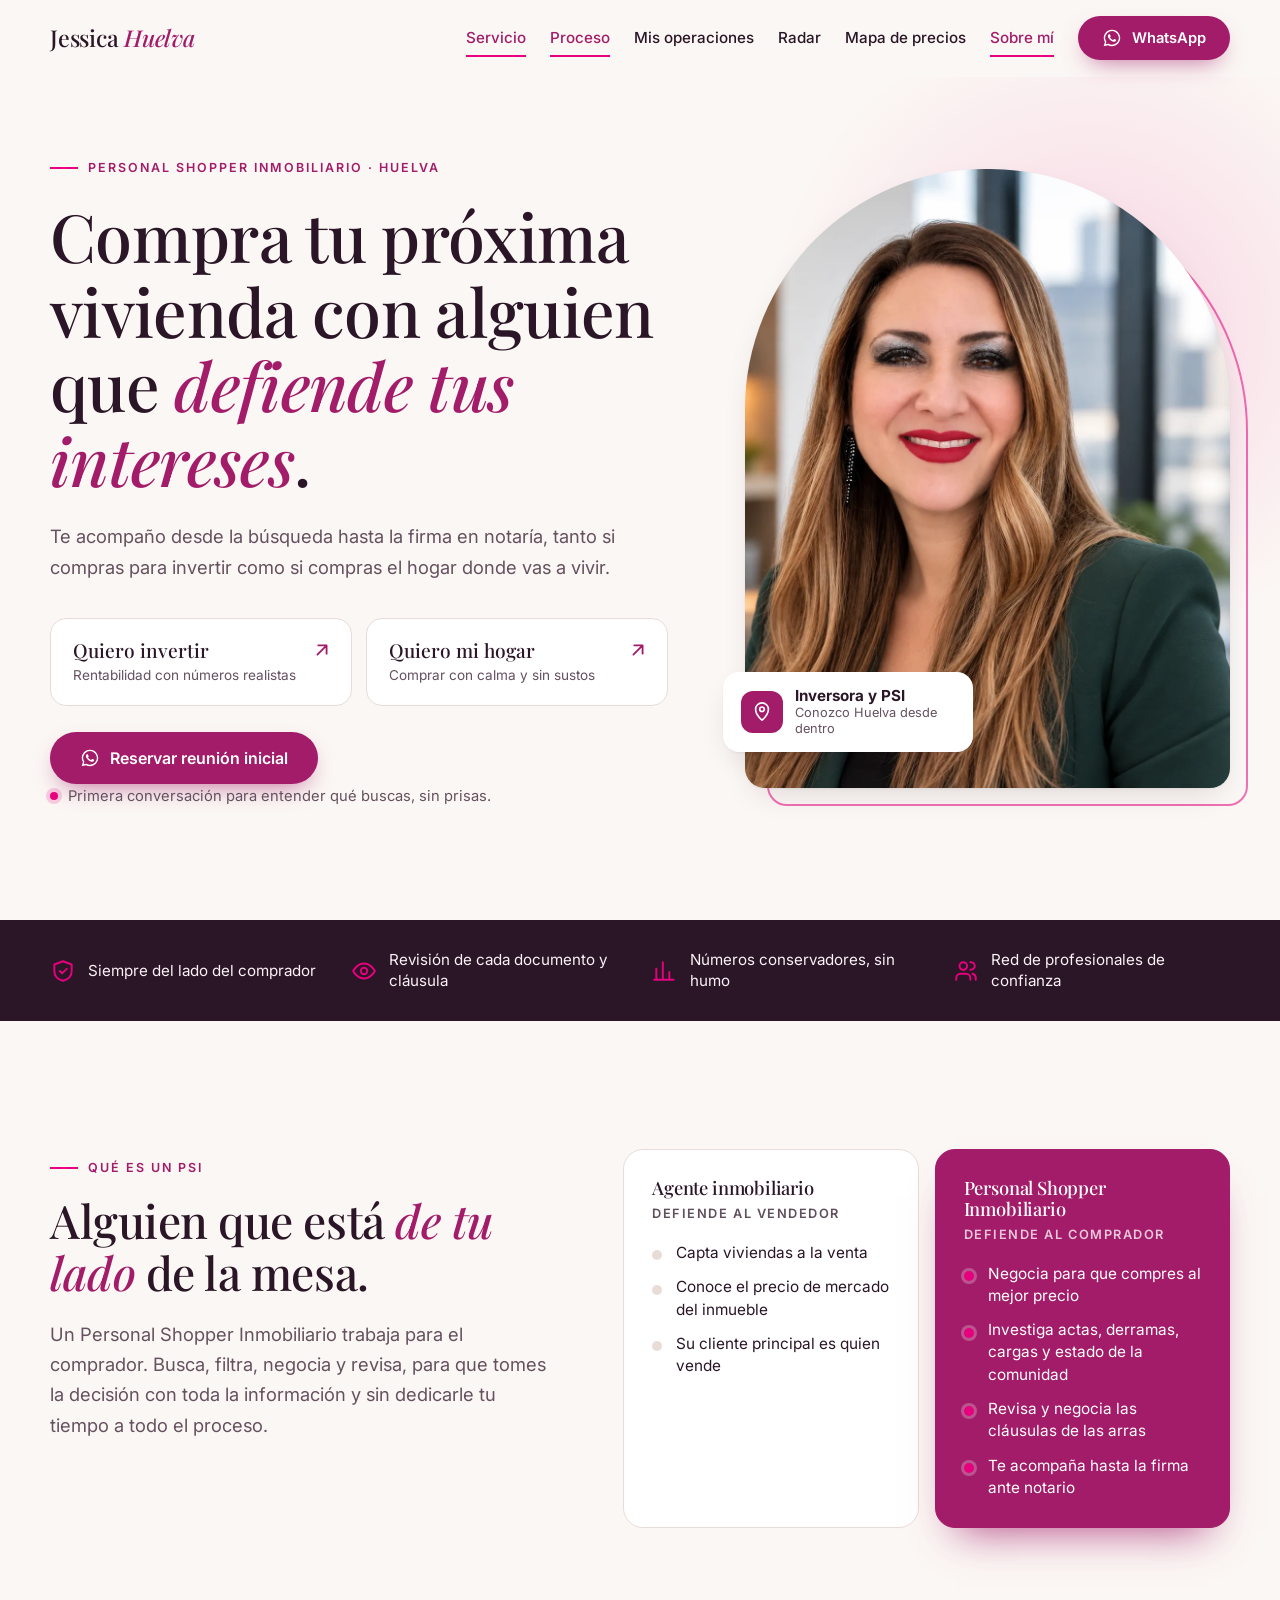
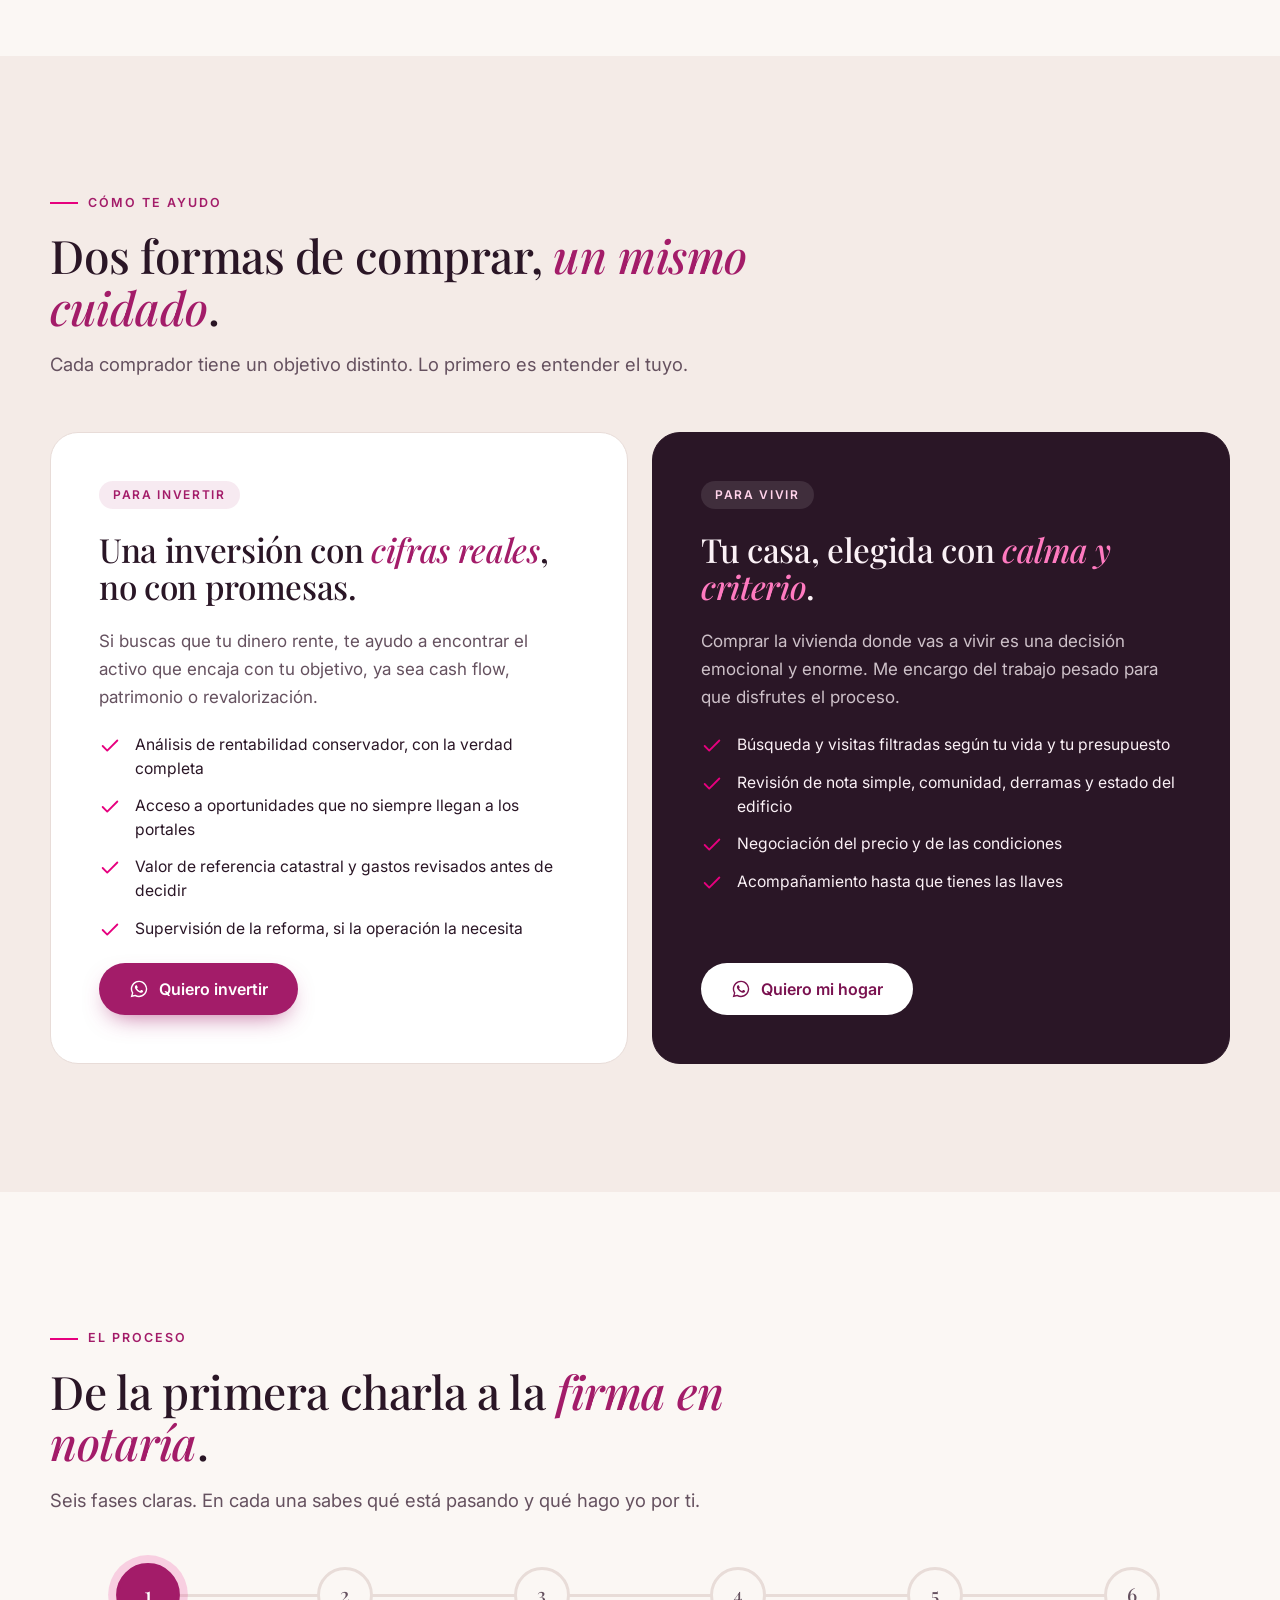
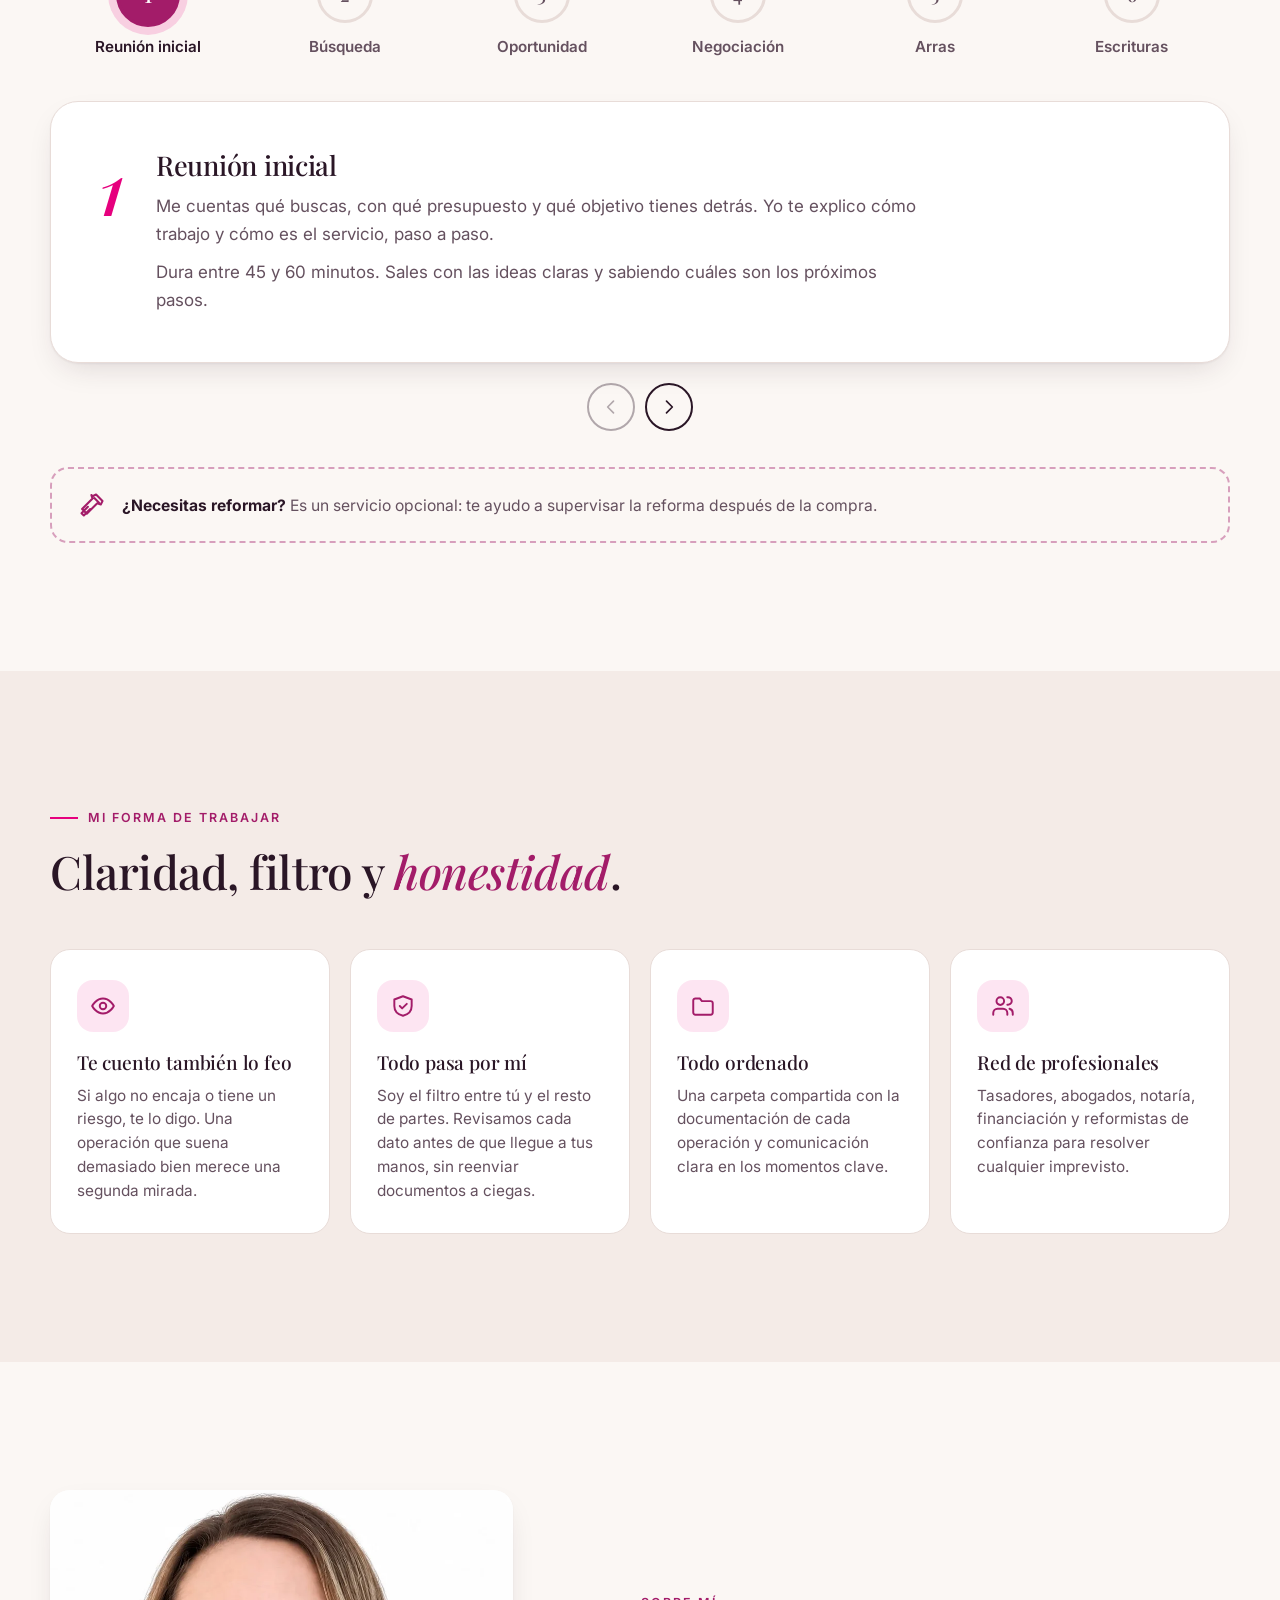
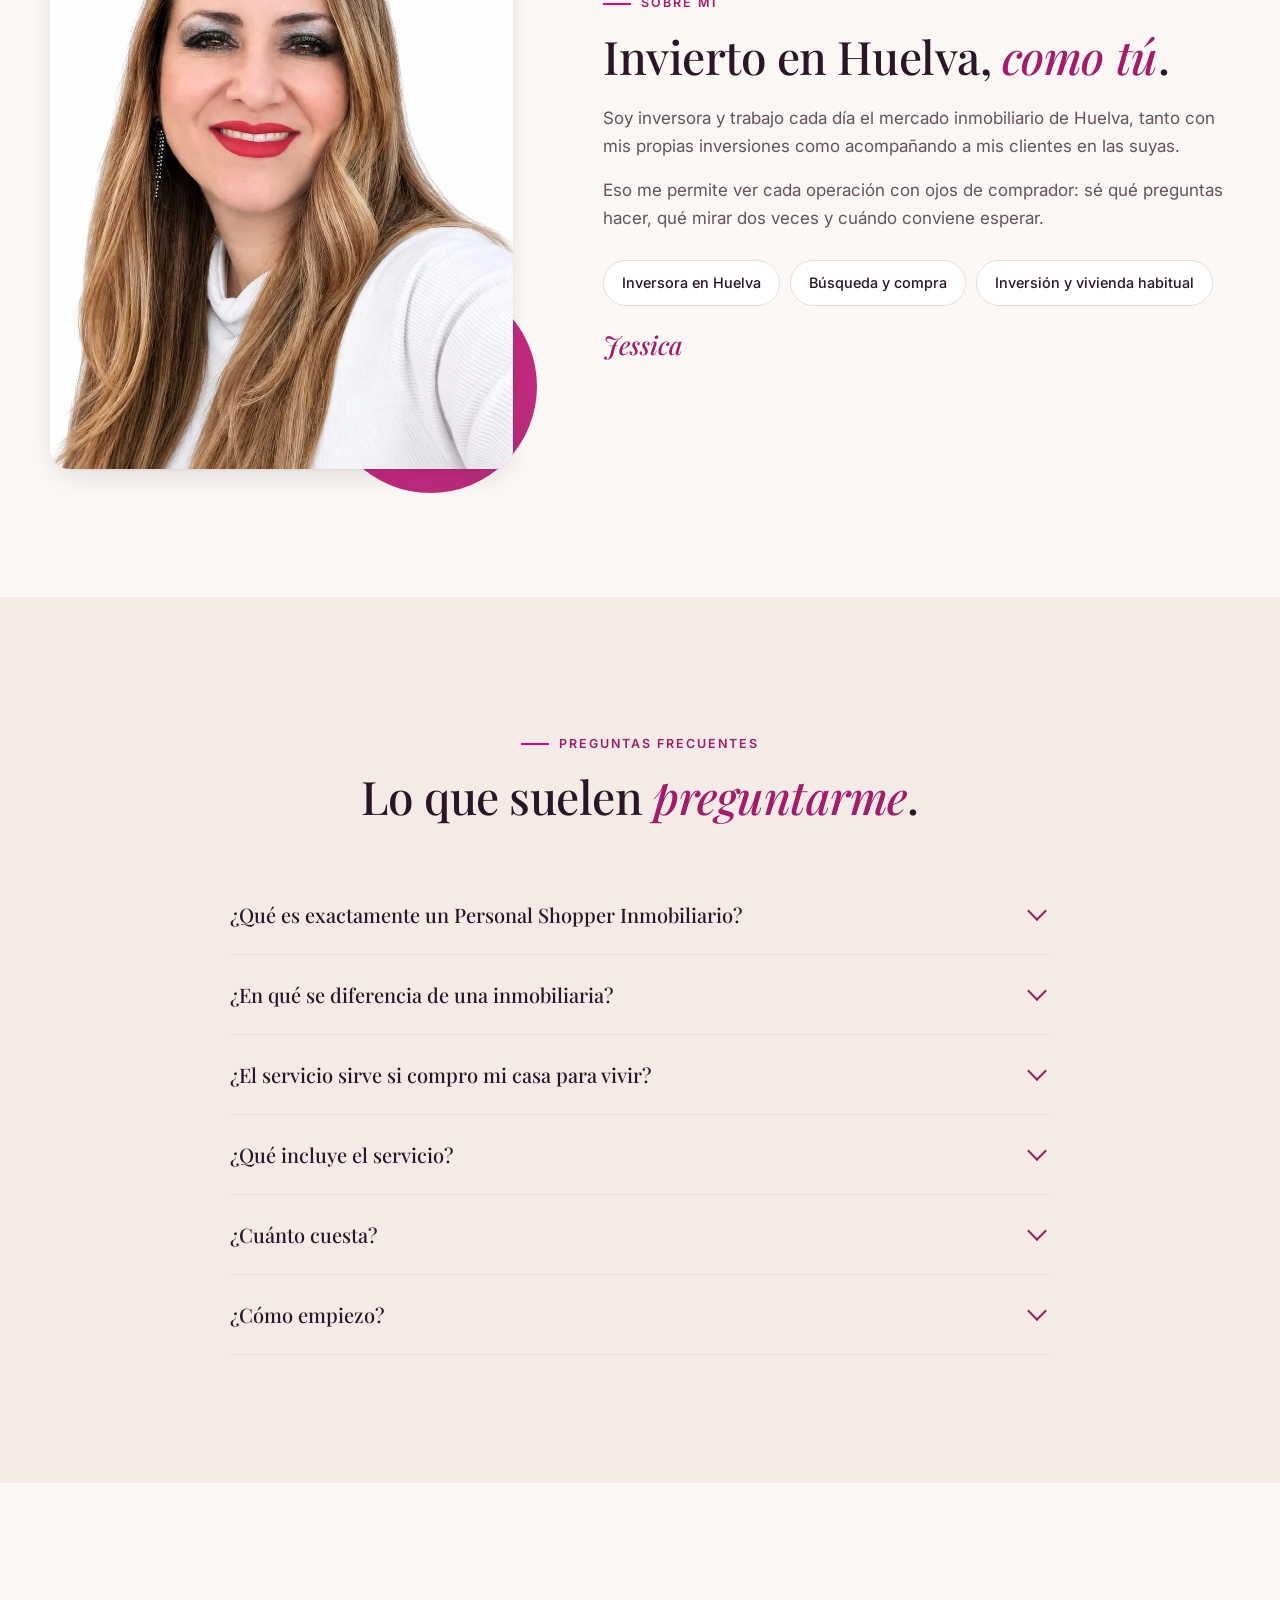
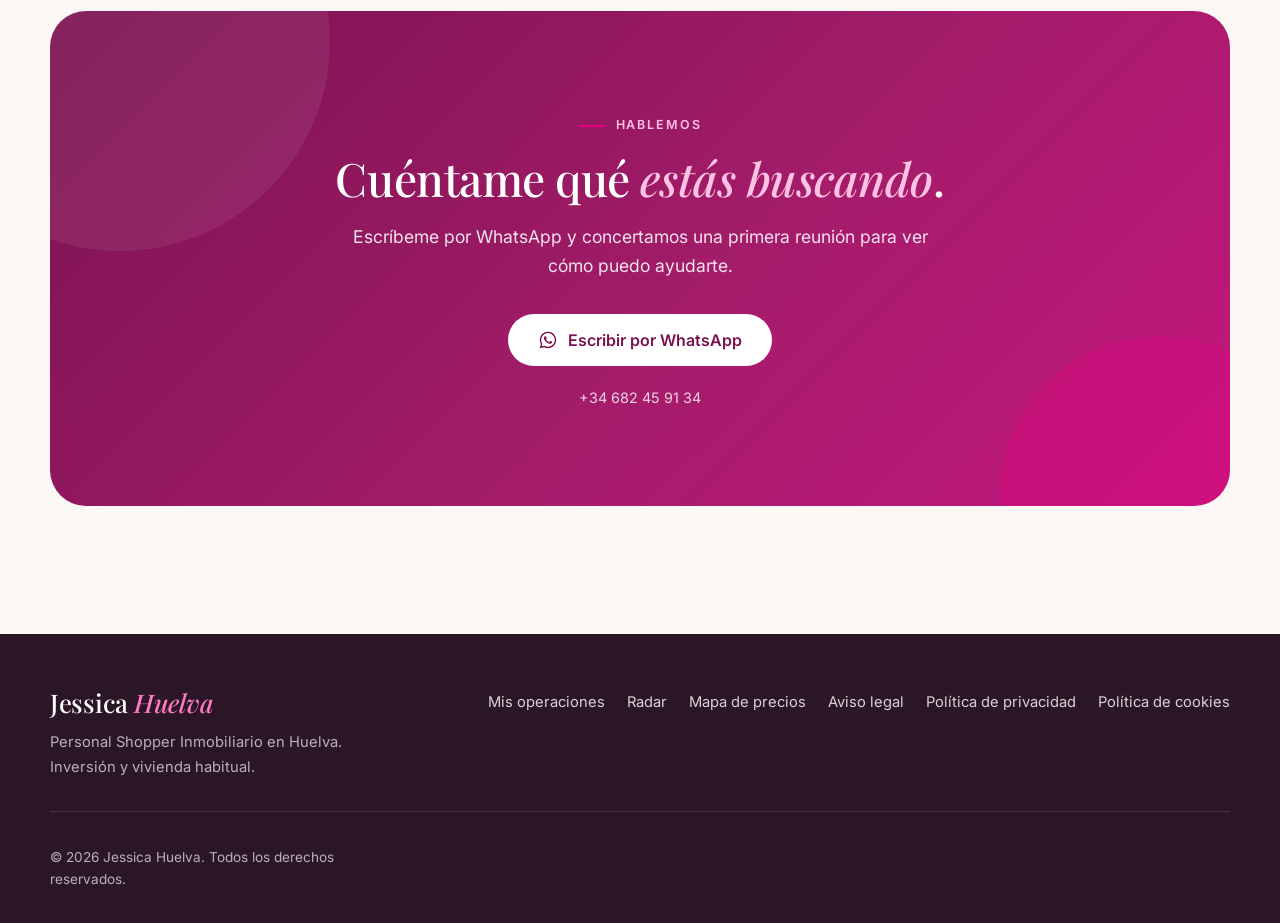
==== index.html @ d4043e0d "Añade radar de inversión y página Mis operaciones; menú actualizado Radar: capital, financiación, ob" ====
<!doctype html>
<html lang="es" class="no-js">
<head>
<meta charset="utf-8">
<meta name="viewport" content="width=device-width, initial-scale=1">
<title>Jessica Huelva · Personal Shopper Inmobiliario en Huelva</title>
<meta name="description" content="Personal Shopper Inmobiliario en Huelva. Te acompaño desde la búsqueda hasta la firma en notaría, tanto si compras para invertir como si compras tu hogar.">
<meta name="theme-color" content="#a31c69">
<meta property="og:title" content="Jessica Huelva · Personal Shopper Inmobiliario en Huelva">
<meta property="og:description" content="Compra con alguien que defiende tus intereses. Inversión y vivienda habitual en Huelva.">
<meta property="og:type" content="website">
<meta property="og:locale" content="es_ES">
<link rel="preconnect" href="https://fonts.googleapis.com">
<link rel="preconnect" href="https://fonts.gstatic.com" crossorigin>
<link rel="stylesheet" href="https://fonts.googleapis.com/css2?family=Inter:wght@400;500;600&family=Playfair+Display:ital,wght@0,400;0,500;0,600;1,400;1,500&display=swap">
<link rel="stylesheet" href="styles.css?v=20261005">
<script>document.documentElement.className = "js";</script>
</head>
<body>

<!-- Iconos reutilizables -->
<svg width="0" height="0" style="position:absolute" aria-hidden="true">
  <symbol id="i-wa" viewBox="0 0 24 24"><path fill="currentColor" d="M12.04 2a9.9 9.9 0 0 0-8.5 14.9L2 22l5.25-1.38A9.9 9.9 0 1 0 12.04 2Zm0 18.1a8.2 8.2 0 0 1-4.18-1.14l-.3-.18-3.12.82.83-3.04-.2-.31A8.2 8.2 0 1 1 12.04 20.1Zm4.5-6.1c-.25-.12-1.46-.72-1.69-.8-.22-.09-.39-.12-.55.12-.16.25-.63.8-.78.96-.14.17-.29.18-.53.06a6.7 6.7 0 0 1-3.34-2.92c-.25-.43.25-.4.72-1.33.08-.16.04-.3-.02-.42-.06-.12-.55-1.33-.76-1.82-.2-.48-.4-.41-.55-.42h-.47c-.16 0-.43.06-.65.3-.22.25-.85.83-.85 2.03s.87 2.36 1 2.52c.12.17 1.71 2.6 4.13 3.65 1.53.66 2.13.72 2.9.6.47-.07 1.46-.6 1.66-1.17.2-.58.2-1.07.14-1.17-.06-.1-.22-.16-.47-.28Z"/></symbol>
  <symbol id="i-arrow" viewBox="0 0 24 24"><path fill="none" stroke="currentColor" stroke-width="2" stroke-linecap="round" stroke-linejoin="round" d="M7 17 17 7M8 7h9v9"/></symbol>
  <symbol id="i-check" viewBox="0 0 24 24"><path fill="none" stroke="currentColor" stroke-width="2" stroke-linecap="round" stroke-linejoin="round" d="M20 6 9 17l-5-5"/></symbol>
  <symbol id="i-pin" viewBox="0 0 24 24"><path fill="none" stroke="currentColor" stroke-width="1.8" stroke-linecap="round" stroke-linejoin="round" d="M12 21s7-6.2 7-12a7 7 0 1 0-14 0c0 5.8 7 12 7 12Zm0-9.5a2.5 2.5 0 1 0 0-5 2.5 2.5 0 0 0 0 5Z"/></symbol>
  <symbol id="i-shield" viewBox="0 0 24 24"><path fill="none" stroke="currentColor" stroke-width="1.8" stroke-linecap="round" stroke-linejoin="round" d="M12 3 4 6v6c0 4.5 3.2 7.8 8 9 4.8-1.2 8-4.5 8-9V6l-8-3Zm-3 9 2.2 2.2L15.5 10"/></symbol>
  <symbol id="i-chart" viewBox="0 0 24 24"><path fill="none" stroke="currentColor" stroke-width="1.8" stroke-linecap="round" stroke-linejoin="round" d="M4 20V10m6 10V4m6 16v-7m4 7H2"/></symbol>
  <symbol id="i-people" viewBox="0 0 24 24"><path fill="none" stroke="currentColor" stroke-width="1.8" stroke-linecap="round" stroke-linejoin="round" d="M16 20v-1.5a4 4 0 0 0-4-4H7a4 4 0 0 0-4 4V20m13-9.2a3.5 3.5 0 1 0 0-6.9m5 16.1v-1.5a4 4 0 0 0-3-3.9M9.5 11a3.5 3.5 0 1 0 0-7 3.5 3.5 0 0 0 0 7Z"/></symbol>
  <symbol id="i-folder" viewBox="0 0 24 24"><path fill="none" stroke="currentColor" stroke-width="1.8" stroke-linecap="round" stroke-linejoin="round" d="M3 7a2 2 0 0 1 2-2h4l2 2.5h8a2 2 0 0 1 2 2V18a2 2 0 0 1-2 2H5a2 2 0 0 1-2-2V7Z"/></symbol>
  <symbol id="i-eye" viewBox="0 0 24 24"><path fill="none" stroke="currentColor" stroke-width="1.8" stroke-linecap="round" stroke-linejoin="round" d="M2 12s3.6-7 10-7 10 7 10 7-3.6 7-10 7S2 12 2 12Zm10 3a3 3 0 1 0 0-6 3 3 0 0 0 0 6Z"/></symbol>
  <symbol id="i-key" viewBox="0 0 24 24"><path fill="none" stroke="currentColor" stroke-width="1.8" stroke-linecap="round" stroke-linejoin="round" d="m15.5 8.5 5-5M18 6l2 2m-9.8 1.8a5 5 0 1 0 3.5 3.5L19 8M8 15.5h.01"/></symbol>
  <symbol id="i-hammer" viewBox="0 0 24 24"><path fill="none" stroke="currentColor" stroke-width="1.8" stroke-linecap="round" stroke-linejoin="round" d="m14 6 4 4m-9.5 3.5L3 19l2 2 5.5-5.5M12.5 4.5l3-1.5 5.5 5.5-1.5 3-3-1-9 9-4-4 9-9-1-3Z"/></symbol>
  <symbol id="i-left" viewBox="0 0 24 24"><path fill="none" stroke="currentColor" stroke-width="2" stroke-linecap="round" stroke-linejoin="round" d="M15 5 8 12l7 7"/></symbol>
  <symbol id="i-right" viewBox="0 0 24 24"><path fill="none" stroke="currentColor" stroke-width="2" stroke-linecap="round" stroke-linejoin="round" d="m9 5 7 7-7 7"/></symbol>
</svg>

<header class="header" id="top">
  <div class="wrap">
    <!-- PENDIENTE: apellido real de Jessica -->
    <a class="brand" href="#top" aria-label="Jessica Huelva, inicio">Jessica <span>Huelva</span></a>
    <button class="burger" aria-label="Abrir menú" aria-expanded="false" aria-controls="nav"><span></span><span></span><span></span></button>
    <nav class="nav" id="nav" aria-label="Principal">
      <a href="index.html#caminos" aria-current="page">Servicio</a>
      <a href="index.html#proceso" aria-current="page">Proceso</a>
      <a href="operaciones.html">Mis operaciones</a>
      <a href="radar.html">Radar</a>
      <a href="mapa.html">Mapa de precios</a>
      <a href="index.html#sobre-mi" aria-current="page">Sobre mí</a>
      <a class="btn btn-primary" href="https://wa.me/34682459134?text=Hola%20Jessica%2C%20me%20gustar%C3%ADa%20reservar%20una%20reuni%C3%B3n%20inicial." target="_blank" rel="noopener">
        <svg aria-hidden="true"><use href="#i-wa"/></svg>WhatsApp
      </a>
    </nav>
  </div>
</header>

<main>

<!-- ============ HERO ============ -->
<section class="hero">
  <div class="wrap hero-grid">
    <div>
      <span class="eyebrow reveal">Personal Shopper Inmobiliario · Huelva</span>
      <h1 class="reveal" style="--d:.08s">Compra tu próxima vivienda con alguien que <em>defiende tus intereses</em>.</h1>
      <p class="lead reveal" style="--d:.16s">Te acompaño desde la búsqueda hasta la firma en notaría, tanto si compras para invertir como si compras el hogar donde vas a vivir.</p>

      <div class="paths reveal" style="--d:.24s">
        <a class="path" href="#inversor">
          <svg aria-hidden="true"><use href="#i-arrow"/></svg>
          <strong>Quiero invertir</strong>
          <small>Rentabilidad con números realistas</small>
        </a>
        <a class="path" href="#hogar">
          <svg aria-hidden="true"><use href="#i-arrow"/></svg>
          <strong>Quiero mi hogar</strong>
          <small>Comprar con calma y sin sustos</small>
        </a>
      </div>

      <div class="reveal" style="--d:.32s">
        <a class="btn btn-primary" href="https://wa.me/34682459134?text=Hola%20Jessica%2C%20me%20gustar%C3%ADa%20reservar%20una%20reuni%C3%B3n%20inicial." target="_blank" rel="noopener">
          <svg aria-hidden="true"><use href="#i-wa"/></svg>Reservar reunión inicial
        </a>
      </div>
      <p class="hero-note reveal" style="--d:.4s"><i></i>Primera conversación para entender qué buscas, sin prisas.</p>
    </div>

    <div class="portrait reveal" style="--d:.2s">
      <div class="portrait-frame">
        <img src="assets/img/jessica-hero.webp" width="1000" height="1436" alt="Jessica, Personal Shopper Inmobiliario en Huelva, sonriendo con blazer verde" fetchpriority="high">
      </div>
      <div class="badge">
        <span class="badge-icon"><svg aria-hidden="true"><use href="#i-pin"/></svg></span>
        <div><b>Inversora y PSI</b><span>Conozco Huelva desde dentro</span></div>
      </div>
    </div>
  </div>
</section>

<div class="band">
  <div class="wrap">
    <ul>
      <li><svg aria-hidden="true"><use href="#i-shield"/></svg>Siempre del lado del comprador</li>
      <li><svg aria-hidden="true"><use href="#i-eye"/></svg>Revisión de cada documento y cláusula</li>
      <li><svg aria-hidden="true"><use href="#i-chart"/></svg>Números conservadores, sin humo</li>
      <li><svg aria-hidden="true"><use href="#i-people"/></svg>Red de profesionales de confianza</li>
    </ul>
  </div>
</div>

<!-- ============ QUÉ ES UN PSI ============ -->
<section class="section" id="psi">
  <div class="wrap split">
    <div>
      <span class="eyebrow reveal">Qué es un PSI</span>
      <h2 class="reveal">Alguien que está <em>de tu lado</em> de la mesa.</h2>
      <p class="lead reveal">Un Personal Shopper Inmobiliario trabaja para el comprador. Busca, filtra, negocia y revisa, para que tomes la decisión con toda la información y sin dedicarle tu tiempo a todo el proceso.</p>
    </div>
    <div class="compare reveal" style="--d:.1s">
      <article>
        <h3>Agente inmobiliario</h3>
        <span class="who">Defiende al vendedor</span>
        <ul>
          <li>Capta viviendas a la venta</li>
          <li>Conoce el precio de mercado del inmueble</li>
          <li>Su cliente principal es quien vende</li>
        </ul>
      </article>
      <article class="us">
        <h3>Personal Shopper Inmobiliario</h3>
        <span class="who">Defiende al comprador</span>
        <ul>
          <li>Negocia para que compres al mejor precio</li>
          <li>Investiga actas, derramas, cargas y estado de la comunidad</li>
          <li>Revisa y negocia las cláusulas de las arras</li>
          <li>Te acompaña hasta la firma ante notario</li>
        </ul>
      </article>
    </div>
  </div>
</section>

<!-- ============ DOS CAMINOS ============ -->
<section class="section paths-section" id="caminos">
  <div class="wrap">
    <div class="section-head">
      <span class="eyebrow reveal">Cómo te ayudo</span>
      <h2 class="reveal">Dos formas de comprar, <em>un mismo cuidado</em>.</h2>
      <p class="lead reveal">Cada comprador tiene un objetivo distinto. Lo primero es entender el tuyo.</p>
    </div>

    <div class="duo">
      <article class="card reveal" id="inversor">
        <span class="tag">Para invertir</span>
        <h3>Una inversión con <em>cifras reales</em>, no con promesas.</h3>
        <p>Si buscas que tu dinero rente, te ayudo a encontrar el activo que encaja con tu objetivo, ya sea cash flow, patrimonio o revalorización.</p>
        <ul class="checks">
          <li><svg aria-hidden="true"><use href="#i-check"/></svg>Análisis de rentabilidad conservador, con la verdad completa</li>
          <li><svg aria-hidden="true"><use href="#i-check"/></svg>Acceso a oportunidades que no siempre llegan a los portales</li>
          <li><svg aria-hidden="true"><use href="#i-check"/></svg>Valor de referencia catastral y gastos revisados antes de decidir</li>
          <li><svg aria-hidden="true"><use href="#i-check"/></svg>Supervisión de la reforma, si la operación la necesita</li>
        </ul>
        <a class="btn btn-primary" href="https://wa.me/34682459134?text=Hola%20Jessica%2C%20quiero%20invertir%20en%20vivienda%20en%20Huelva%20y%20me%20gustar%C3%ADa%20hablar%20contigo." target="_blank" rel="noopener">
          <svg aria-hidden="true"><use href="#i-wa"/></svg>Quiero invertir
        </a>
      </article>

      <article class="card alt reveal" style="--d:.1s" id="hogar">
        <span class="tag">Para vivir</span>
        <h3>Tu casa, elegida con <em>calma y criterio</em>.</h3>
        <p>Comprar la vivienda donde vas a vivir es una decisión emocional y enorme. Me encargo del trabajo pesado para que disfrutes el proceso.</p>
        <ul class="checks">
          <li><svg aria-hidden="true"><use href="#i-check"/></svg>Búsqueda y visitas filtradas según tu vida y tu presupuesto</li>
          <li><svg aria-hidden="true"><use href="#i-check"/></svg>Revisión de nota simple, comunidad, derramas y estado del edificio</li>
          <li><svg aria-hidden="true"><use href="#i-check"/></svg>Negociación del precio y de las condiciones</li>
          <li><svg aria-hidden="true"><use href="#i-check"/></svg>Acompañamiento hasta que tienes las llaves</li>
        </ul>
        <a class="btn btn-light" href="https://wa.me/34682459134?text=Hola%20Jessica%2C%20quiero%20comprar%20mi%20vivienda%20en%20Huelva%20y%20me%20gustar%C3%ADa%20hablar%20contigo." target="_blank" rel="noopener">
          <svg aria-hidden="true"><use href="#i-wa"/></svg>Quiero mi hogar
        </a>
      </article>
    </div>
  </div>
</section>

<!-- ============ PROCESO ============ -->
<section class="section" id="proceso">
  <div class="wrap">
    <div class="section-head">
      <span class="eyebrow reveal">El proceso</span>
      <h2 class="reveal">De la primera charla a la <em>firma en notaría</em>.</h2>
      <p class="lead reveal">Seis fases claras. En cada una sabes qué está pasando y qué hago yo por ti.</p>
    </div>

    <div class="timeline reveal" id="timeline">
      <span class="tl-progress" aria-hidden="true"></span>
      <ol class="tl-track">

        <li class="step">
          <button class="step-btn" type="button"><span class="dot">1</span><span class="step-title">Reunión inicial</span></button>
          <div class="step-detail">
            <p>Me cuentas qué buscas, con qué presupuesto y qué objetivo tienes detrás. Yo te explico cómo trabajo y cómo es el servicio, paso a paso.</p>
            <p>Dura entre 45 y 60 minutos. Sales con las ideas claras y sabiendo cuáles son los próximos pasos.</p>
          </div>
        </li>
        <li class="step">
          <button class="step-btn" type="button"><span class="dot">2</span><span class="step-title">Búsqueda</span></button>
          <div class="step-detail">
            <p>Es la fase que más trabajo lleva y la que menos se ve: portales a diario, contacto con inmobiliarias, llamadas y visitas.</p>
            <p>Solo ves lo que encaja con lo que me has pedido. Te mantengo al corriente aunque aún no haya nada que presentarte.</p>
          </div>
        </li>
        <li class="step">
          <button class="step-btn" type="button"><span class="dot">3</span><span class="step-title">Oportunidad</span></button>
          <div class="step-detail">
            <p>Cuando aparece una buena opción, la preparo en una carpeta compartida: fotos y vídeo, datos catastrales, nota simple y análisis.</p>
            <p>Te cuento los pros y también los contras, y lo hablamos con calma antes de decidir.</p>
          </div>
        </li>
        <li class="step">
          <button class="step-btn" type="button"><span class="dot">4</span><span class="step-title">Negociación</span></button>
          <div class="step-detail">
            <p>Negocio el precio con argumentos reales sobre el estado del inmueble, y también el plazo para escriturar.</p>
            <p>Mantengo una buena relación con quien vende para que la operación siga adelante.</p>
          </div>
        </li>
        <li class="step">
          <button class="step-btn" type="button"><span class="dot">5</span><span class="step-title">Arras</span></button>
          <div class="step-detail">
            <p>Reviso el contrato de arras antes que tú: datos, forma de pago y cláusulas. Si hay algo abusivo, se negocia.</p>
            <p>Solo cuando está todo en orden te lo paso para la firma.</p>
          </div>
        </li>
        <li class="step">
          <button class="step-btn" type="button"><span class="dot">6</span><span class="step-title">Escrituras</span></button>
          <div class="step-detail">
            <p>Coordino la fecha con todas las partes, reviso la documentación final y te acompaño en la notaría.</p>
            <p>Unos días antes te explico qué va a pasar, para llegar tranquilo/a. Después, las llaves son tuyas.</p>
          </div>
        </li>
      </ol>
    </div>

    <div class="tl-panel" id="tl-panel" aria-live="polite"></div>
    <div class="tl-controls">
      <button type="button" id="tl-prev" aria-label="Fase anterior"><svg aria-hidden="true"><use href="#i-left"/></svg></button>
      <button type="button" id="tl-next" aria-label="Fase siguiente"><svg aria-hidden="true"><use href="#i-right"/></svg></button>
    </div>

    <div class="tl-extra reveal">
      <svg aria-hidden="true"><use href="#i-hammer"/></svg>
      <p><b>¿Necesitas reformar?</b> Es un servicio opcional: te ayudo a supervisar la reforma después de la compra.</p>
    </div>
  </div>
</section>

<!-- ============ CÓMO TRABAJO ============ -->
<section class="section how" id="como-trabajo">
  <div class="wrap">
    <div class="section-head">
      <span class="eyebrow reveal">Mi forma de trabajar</span>
      <h2 class="reveal">Claridad, filtro y <em>honestidad</em>.</h2>
    </div>
    <div class="principles">
      <article class="principle reveal">
        <span class="ico"><svg aria-hidden="true"><use href="#i-eye"/></svg></span>
        <h3>Te cuento también lo feo</h3>
        <p>Si algo no encaja o tiene un riesgo, te lo digo. Una operación que suena demasiado bien merece una segunda mirada.</p>
      </article>
      <article class="principle reveal" style="--d:.08s">
        <span class="ico"><svg aria-hidden="true"><use href="#i-shield"/></svg></span>
        <h3>Todo pasa por mí</h3>
        <p>Soy el filtro entre tú y el resto de partes. Revisamos cada dato antes de que llegue a tus manos, sin reenviar documentos a ciegas.</p>
      </article>
      <article class="principle reveal" style="--d:.16s">
        <span class="ico"><svg aria-hidden="true"><use href="#i-folder"/></svg></span>
        <h3>Todo ordenado</h3>
        <p>Una carpeta compartida con la documentación de cada operación y comunicación clara en los momentos clave.</p>
      </article>
      <article class="principle reveal" style="--d:.24s">
        <span class="ico"><svg aria-hidden="true"><use href="#i-people"/></svg></span>
        <h3>Red de profesionales</h3>
        <p>Tasadores, abogados, notaría, financiación y reformistas de confianza para resolver cualquier imprevisto.</p>
      </article>
    </div>
  </div>
</section>

<!-- ============ SOBRE JESSICA ============ -->
<section class="section about" id="sobre-mi">
  <div class="wrap about-grid">
    <div class="about-photo reveal">
      <div class="frame">
        <img src="assets/img/jessica-sobre.webp" width="900" height="1170" alt="Retrato de Jessica sonriendo" loading="lazy">
      </div>
    </div>
    <div>
      <span class="eyebrow reveal">Sobre mí</span>
      <h2 class="reveal">Invierto en Huelva, <em>como tú</em>.</h2>
      <!-- PENDIENTE: sustituir por la historia real de Jessica cuando la envíe -->
      <p class="reveal">Soy inversora y trabajo cada día el mercado inmobiliario de Huelva, tanto con mis propias inversiones como acompañando a mis clientes en las suyas.</p>
      <p class="reveal">Eso me permite ver cada operación con ojos de comprador: sé qué preguntas hacer, qué mirar dos veces y cuándo conviene esperar.</p>
      <ul class="facts reveal">
        <li>Inversora en Huelva</li>
        <li>Búsqueda y compra</li>
        <li>Inversión y vivienda habitual</li>
      </ul>
      <p class="sign reveal">Jessica</p>
    </div>
  </div>
</section>

<!-- ============ FAQ ============ -->
<section class="section paths-section" id="faq">
  <div class="wrap faq-wrap">
    <div class="section-head">
      <span class="eyebrow reveal">Preguntas frecuentes</span>
      <h2 class="reveal">Lo que suelen <em>preguntarme</em>.</h2>
    </div>
    <div class="reveal">
      <details>
        <summary>¿Qué es exactamente un Personal Shopper Inmobiliario?</summary>
        <p>Es un profesional que ayuda a una persona a comprar un inmueble, para invertir o para vivir, y la acompaña durante todo el proceso, desde que se localiza la operación hasta la firma ante notario. Trabaja para el comprador.</p>
      </details>
      <details>
        <summary>¿En qué se diferencia de una inmobiliaria?</summary>
        <p>Una inmobiliaria representa a quien vende. Yo represento a quien compra: negocio el precio, reviso la documentación y las cláusulas, y te digo con franqueza si la operación te conviene o no.</p>
      </details>
      <details>
        <summary>¿El servicio sirve si compro mi casa para vivir?</summary>
        <p>Sí. Sirve tanto a inversores como a quienes compran su vivienda habitual. Cambia el enfoque: en una inversión miramos números y rentabilidad, y en tu hogar miramos cómo vas a vivir, la zona, el edificio y que no haya sorpresas.</p>
      </details>
      <details>
        <summary>¿Qué incluye el servicio?</summary>
        <p>Lo principal es la búsqueda y localización, la presentación de oportunidades, la negociación, la revisión de arras y el acompañamiento hasta la escritura. La supervisión de la reforma es un servicio opcional.</p>
      </details>
      <details>
        <summary>¿Cuánto cuesta?</summary>
        <p>Depende del tipo de operación y de lo que necesites. Lo explico con detalle en la reunión inicial, antes de que tomes ninguna decisión.</p>
      </details>
      <details>
        <summary>¿Cómo empiezo?</summary>
        <p>Escríbeme por WhatsApp y quedamos para una reunión inicial, presencial o por videollamada, de unos 45 a 60 minutos. Allí me cuentas qué buscas y yo te explico cómo trabajo.</p>
      </details>
    </div>
  </div>
</section>

<!-- ============ CTA ============ -->
<section class="section cta" id="contacto">
  <div class="wrap">
    <div class="cta-box reveal">
      <span class="eyebrow" style="color:#ffc2e3;justify-content:center">Hablemos</span>
      <h2 style="margin-top:18px">Cuéntame qué <em>estás buscando</em>.</h2>
      <p>Escríbeme por WhatsApp y concertamos una primera reunión para ver cómo puedo ayudarte.</p>
      <a class="btn btn-light" href="https://wa.me/34682459134?text=Hola%20Jessica%2C%20me%20gustar%C3%ADa%20reservar%20una%20reuni%C3%B3n%20inicial." target="_blank" rel="noopener">
        <svg aria-hidden="true"><use href="#i-wa"/></svg>Escribir por WhatsApp
      </a>
      <small>+34 682 45 91 34</small>
    </div>
  </div>
</section>

</main>

<footer class="footer">
  <div class="wrap">
    <div class="footer-grid">
      <div>
        <a class="brand" href="#top">Jessica <span>Huelva</span></a>
        <p>Personal Shopper Inmobiliario en Huelva. Inversión y vivienda habitual.</p>
      </div>
      <nav aria-label="Legal">
        <a href="operaciones.html">Mis operaciones</a>
        <a href="radar.html">Radar</a>
        <a href="mapa.html">Mapa de precios</a>
        <a href="aviso-legal.html">Aviso legal</a>
        <a href="privacidad.html">Política de privacidad</a>
        <a href="cookies.html">Política de cookies</a>
      </nav>
    </div>
    <p class="copy">© <span id="year">2026</span> Jessica Huelva. Todos los derechos reservados.</p>
  </div>
</footer>

<a class="wa-float" href="https://wa.me/34682459134?text=Hola%20Jessica%2C%20me%20gustar%C3%ADa%20reservar%20una%20reuni%C3%B3n%20inicial." target="_blank" rel="noopener" aria-label="Escribir por WhatsApp">
  <svg aria-hidden="true"><use href="#i-wa"/></svg>
</a>

<script defer src="main.js?v=20261005"></script>
</body>
</html>
---- styles.css ----
/* =========================================================
   Jessica Huelva — Personal Shopper Inmobiliario
   Paleta: fondo cálido · magenta (marca) · fucsia (acento) · tinta ciruela
   ========================================================= */
:root {
  --bg: #fbf7f4;
  --bg-soft: #f4ebe7;
  --card: #ffffff;
  --ink: #2a1626;
  --muted: #65515f;
  --line: #e8dcd8;
  --magenta: #a31c69;
  --magenta-deep: #7a1250;
  --fucsia: #e6007e;
  --ink-bg: #2a1626;
  --on-dark: #fbf1f6;

  --serif: "Playfair Display", Georgia, "Times New Roman", serif;
  --sans: "Inter", system-ui, -apple-system, "Segoe UI", Roboto, sans-serif;

  --r: 20px;
  --shadow: 0 1px 2px rgba(42, 22, 38, .05), 0 12px 32px -12px rgba(42, 22, 38, .18);
  --ease: cubic-bezier(.22, .8, .24, 1);
  --wrap: 1180px;
}

*, *::before, *::after { box-sizing: border-box; }
html { scroll-behavior: smooth; scroll-padding-top: 84px; -webkit-text-size-adjust: 100%; }
body {
  margin: 0; background: var(--bg); color: var(--ink);
  font: 400 17px/1.65 var(--sans);
  -webkit-font-smoothing: antialiased; overflow-x: clip;
}
img { max-width: 100%; display: block; }
svg[aria-hidden="true"]:not([width]) { aspect-ratio: 1; }
a { color: inherit; }
h1, h2, h3 { font-family: var(--serif); font-weight: 500; line-height: 1.12; margin: 0; letter-spacing: -.01em; }
h1 { font-size: clamp(2.35rem, 5.2vw, 4.2rem); }
h2 { font-size: clamp(1.9rem, 3.6vw, 3rem); }
h3 { font-size: 1.35rem; }
h1 em, h2 em { font-style: italic; color: var(--magenta); }
p { margin: 0; }
.wrap { width: min(var(--wrap), 100% - 40px); margin-inline: auto; }
.section { padding: clamp(72px, 10vw, 128px) 0; }
.eyebrow {
  display: inline-flex; align-items: center; gap: 10px;
  font: 600 .78rem/1 var(--sans); letter-spacing: .16em; text-transform: uppercase; color: var(--magenta);
}
.eyebrow::before { content: ""; width: 28px; height: 2px; background: var(--fucsia); }
.lead { font-size: 1.15rem; color: var(--muted); max-width: 56ch; }
.sr-only { position: absolute; width: 1px; height: 1px; overflow: hidden; clip: rect(0 0 0 0); white-space: nowrap; }
:focus-visible { outline: 3px solid var(--fucsia); outline-offset: 3px; border-radius: 6px; }

/* ---------- Botones ---------- */
.btn {
  display: inline-flex; align-items: center; justify-content: center; gap: 10px;
  min-height: 52px; padding: 0 28px; border-radius: 999px; border: 2px solid transparent;
  font: 600 1rem/1 var(--sans); text-decoration: none; cursor: pointer;
  transition: transform .25s var(--ease), background .25s, box-shadow .25s, color .25s, border-color .25s;
}
.btn svg { width: 20px; height: 20px; flex: none; }
.btn-primary { background: var(--magenta); color: #fff; box-shadow: 0 10px 24px -10px rgba(163, 28, 105, .7); }
.btn-primary:hover { background: var(--magenta-deep); transform: translateY(-2px); box-shadow: 0 16px 28px -10px rgba(163, 28, 105, .75); }
.btn-ghost { border-color: var(--ink); color: var(--ink); }
.btn-ghost:hover { background: var(--ink); color: #fff; }
.btn-light { background: #fff; color: var(--magenta-deep); }
.btn-light:hover { transform: translateY(-2px); background: var(--on-dark); }

/* ---------- Cabecera ---------- */
.header {
  position: sticky; top: 0; z-index: 50;
  background: rgba(251, 247, 244, .86); backdrop-filter: blur(14px); -webkit-backdrop-filter: blur(14px);
  border-bottom: 1px solid transparent; transition: border-color .3s, box-shadow .3s;
}
.header.is-scrolled { border-color: var(--line); box-shadow: 0 8px 24px -18px rgba(42, 22, 38, .4); }
.header .wrap { display: flex; align-items: center; justify-content: space-between; height: 76px; gap: 24px; }
.brand { font: 500 1.45rem/1 var(--serif); text-decoration: none; letter-spacing: -.01em; }
.brand span { color: var(--magenta); font-style: italic; }
.nav { display: flex; align-items: center; gap: 30px; }
.nav a:not(.btn) { text-decoration: none; font-size: .95rem; font-weight: 500; position: relative; padding: 6px 0; }
.nav a:not(.btn)::after {
  content: ""; position: absolute; left: 0; right: 100%; bottom: 0; height: 2px; background: var(--fucsia);
  transition: right .3s var(--ease);
}
.nav a:not(.btn):hover::after { right: 0; }
.nav .btn { min-height: 44px; padding: 0 22px; font-size: .92rem; }
.burger { display: none; width: 48px; height: 48px; border: 0; background: none; cursor: pointer; border-radius: 12px; }
.burger span { display: block; width: 24px; height: 2px; background: var(--ink); margin: 5px auto; transition: transform .3s, opacity .3s; }
.burger[aria-expanded="true"] span:nth-child(1) { transform: translateY(7px) rotate(45deg); }
.burger[aria-expanded="true"] span:nth-child(2) { opacity: 0; }
.burger[aria-expanded="true"] span:nth-child(3) { transform: translateY(-7px) rotate(-45deg); }

/* ---------- Hero ---------- */
.hero { padding: clamp(32px, 6vw, 72px) 0 clamp(64px, 9vw, 112px); position: relative; overflow: hidden; }
.hero::before {
  content: ""; position: absolute; z-index: -1; right: -10%; top: -8%; width: 640px; height: 640px; border-radius: 50%;
  background: radial-gradient(closest-side, rgba(230, 0, 126, .14), rgba(230, 0, 126, 0));
}
.hero-grid { display: grid; grid-template-columns: 1.12fr .88fr; gap: clamp(32px, 6vw, 88px); align-items: center; }
.hero h1 { margin: 22px 0 24px; }
.hero .lead { margin-bottom: 36px; }
.paths { display: grid; grid-template-columns: 1fr 1fr; gap: 14px; margin-bottom: 26px; }
.path {
  display: flex; flex-direction: column; gap: 4px; padding: 20px 22px; text-decoration: none;
  background: var(--card); border: 1px solid var(--line); border-radius: 16px; position: relative;
  transition: transform .3s var(--ease), border-color .3s, box-shadow .3s;
}
.path small { color: var(--muted); font-size: .85rem; line-height: 1.4; }
.path strong { font: 500 1.2rem/1.2 var(--serif); }
.path svg { position: absolute; right: 18px; top: 20px; width: 22px; height: 22px; color: var(--magenta); transition: transform .3s var(--ease); }
.path:hover { transform: translateY(-3px); border-color: var(--magenta); box-shadow: var(--shadow); }
.path:hover svg { transform: translate(3px, -3px); }
.hero-note { font-size: .92rem; color: var(--muted); display: flex; gap: 10px; align-items: center; }
.hero-note i { width: 8px; height: 8px; border-radius: 50%; background: var(--fucsia); box-shadow: 0 0 0 4px rgba(230, 0, 126, .18); flex: none; }

.portrait { position: relative; }
.portrait-frame {
  border-radius: 240px 240px var(--r) var(--r); overflow: hidden; aspect-ratio: 4 / 5.1;
  box-shadow: var(--shadow); background: var(--bg-soft);
}
.portrait-frame img { width: 100%; height: 100%; object-fit: cover; object-position: 50% 18%; }
.portrait::before {
  content: ""; position: absolute; inset: 22px -18px -18px 22px; border: 2px solid var(--fucsia);
  border-radius: 240px 240px var(--r) var(--r); z-index: -1; opacity: .55;
}
.badge {
  position: absolute; left: -22px; bottom: 36px; background: var(--card); border-radius: 16px; padding: 14px 18px;
  box-shadow: var(--shadow); display: flex; align-items: center; gap: 12px; max-width: 250px;
}
.badge .badge-icon { color: #fff; width: 42px; height: 42px; border-radius: 12px; background: var(--magenta); color: #fff; display: grid; place-items: center; flex: none; }
.badge-icon svg { width: 22px; height: 22px; }
.badge b { display: block; font-size: .95rem; line-height: 1.25; }
.badge span { font-size: .8rem; color: var(--muted); line-height: 1.3; display: block; }

/* ---------- Banda de valores ---------- */
.band { background: var(--ink-bg); color: var(--on-dark); padding: 30px 0; }
.band ul { list-style: none; margin: 0; padding: 0; display: grid; grid-template-columns: repeat(4, 1fr); gap: 24px; }
.band li { display: flex; gap: 12px; align-items: center; font-size: .95rem; line-height: 1.35; }
.band svg { width: 26px; height: 26px; color: var(--fucsia); flex: none; }

/* ---------- Qué es un PSI ---------- */
.split { display: grid; grid-template-columns: .9fr 1.1fr; gap: clamp(32px, 6vw, 88px); align-items: start; }
.split h2 { margin: 18px 0 20px; }
.compare { display: grid; grid-template-columns: 1fr 1fr; gap: 16px; }
.compare article { background: var(--card); border: 1px solid var(--line); border-radius: var(--r); padding: 28px; }
.compare article.us { background: var(--magenta); border-color: var(--magenta); color: #fff; box-shadow: 0 24px 40px -22px rgba(163, 28, 105, .8); }
.compare h3 { font-size: 1.15rem; margin-bottom: 4px; }
.compare .who { font-size: .8rem; letter-spacing: .12em; text-transform: uppercase; font-weight: 600; opacity: .75; margin-bottom: 18px; display: block; }
.compare ul { list-style: none; padding: 0; margin: 0; display: grid; gap: 12px; font-size: .96rem; line-height: 1.45; }
.compare li { padding-left: 24px; position: relative; }
.compare li::before { content: ""; position: absolute; left: 0; top: .55em; width: 10px; height: 10px; border-radius: 50%; background: var(--line); }
.compare .us li::before { background: var(--fucsia); box-shadow: 0 0 0 3px rgba(255, 255, 255, .25); }

/* ---------- Dos caminos ---------- */
.paths-section { background: var(--bg-soft); }
.section-head { max-width: 720px; margin-bottom: 52px; }
.section-head h2 { margin: 18px 0 16px; }
.duo { display: grid; grid-template-columns: 1fr 1fr; gap: 24px; }
.card {
  background: var(--card); border-radius: 28px; padding: clamp(28px, 4vw, 48px);
  border: 1px solid var(--line); display: flex; flex-direction: column; gap: 22px; position: relative; overflow: hidden;
}
.card .tag {
  align-self: flex-start; font: 600 .75rem/1 var(--sans); letter-spacing: .14em; text-transform: uppercase;
  color: var(--magenta); background: rgba(163, 28, 105, .09); padding: 8px 14px; border-radius: 999px;
}
.card h3 { font-size: clamp(1.6rem, 2.6vw, 2.1rem); }
.card p { color: var(--muted); }
.checks { list-style: none; padding: 0; margin: 0; display: grid; gap: 14px; }
.checks li { display: flex; gap: 14px; align-items: flex-start; font-size: .98rem; line-height: 1.5; }
.checks svg { width: 22px; height: 22px; color: var(--fucsia); flex: none; margin-top: 2px; }
.card .btn { margin-top: auto; align-self: flex-start; }
.card.alt { background: var(--ink-bg); color: var(--on-dark); border-color: var(--ink-bg); }
.card.alt p { color: rgba(251, 241, 246, .78); }
.card.alt .tag { color: #ffd3ea; background: rgba(255, 255, 255, .1); }
.card.alt h3 em { color: #ff7ac0; font-style: italic; }
.card h3 em { font-style: italic; color: var(--magenta); }

/* ---------- Proceso / línea de tiempo ---------- */
.timeline { position: relative; }
.tl-track { list-style: none; margin: 0; padding: 0; }
.tl-track { position: relative; display: grid; grid-template-columns: repeat(6, 1fr); }
.tl-track::before {
  content: ""; position: absolute; left: calc(100% / 12); right: calc(100% / 12); top: 27px; height: 3px;
  background: var(--line); border-radius: 3px;
}
.tl-progress {
  position: absolute; left: calc(100% / 12); top: 27px; height: 3px; border-radius: 3px;
  background: linear-gradient(90deg, var(--magenta), var(--fucsia)); width: 0; z-index: 1; transition: width .5s var(--ease);
}
.step { position: relative; text-align: center; padding: 0 6px; }
.step-btn {
  all: unset; box-sizing: border-box; cursor: pointer; display: flex; flex-direction: column; align-items: center; gap: 14px; width: 100%;
}
.step-btn:focus-visible { outline: 3px solid var(--fucsia); outline-offset: 6px; border-radius: 12px; }
.dot {
  width: 56px; height: 56px; border-radius: 50%; display: grid; place-items: center; position: relative; z-index: 2;
  background: var(--bg); border: 3px solid var(--line); font: 500 1.2rem/1 var(--serif); color: var(--muted);
  transition: all .35s var(--ease);
}
.step-title { font-weight: 600; font-size: .95rem; line-height: 1.3; color: var(--muted); transition: color .3s; }
.step.is-done .dot { border-color: var(--magenta); color: var(--magenta); }
.step.is-active .dot { background: var(--magenta); border-color: var(--magenta); color: #fff; transform: scale(1.14); box-shadow: 0 0 0 7px rgba(230, 0, 126, .16); }
.step.is-active .step-title, .step.is-done .step-title { color: var(--ink); }
.step-btn:hover .dot { border-color: var(--fucsia); }
.step-detail { display: none; }
.js .tl-panel {
  margin-top: 44px; background: var(--card); border: 1px solid var(--line); border-radius: 28px;
  padding: clamp(28px, 4vw, 48px); display: grid; grid-template-columns: auto 1fr; gap: 12px 32px; align-items: start;
  box-shadow: var(--shadow); min-height: 190px;
}
.tl-panel .num { font: italic 500 4.5rem/1 var(--serif); color: var(--fucsia); grid-row: span 2; }
.tl-panel h3 { font-size: 1.7rem; align-self: end; }
.tl-panel p { color: var(--muted); max-width: 70ch; align-self: start; }
.tl-panel p + p { margin-top: 10px; }
.tl-panel .body { grid-column: 2; }
.tl-controls { display: flex; gap: 10px; margin-top: 20px; justify-content: center; }
.tl-controls button {
  width: 48px; height: 48px; border-radius: 50%; border: 2px solid var(--ink); background: none; cursor: pointer;
  display: grid; place-items: center; color: var(--ink); transition: all .25s;
}
.tl-controls button:hover { background: var(--ink); color: #fff; }
.tl-controls svg { width: 20px; height: 20px; }
.tl-extra {
  margin-top: 36px; padding: 22px 26px; border-radius: 18px; border: 2px dashed rgba(163, 28, 105, .4);
  display: flex; gap: 16px; align-items: center; color: var(--muted); font-size: .98rem;
}
.tl-extra svg { width: 28px; height: 28px; color: var(--magenta); flex: none; }
.tl-extra b { color: var(--ink); }
.no-js .tl-panel, .no-js .tl-controls { display: none; }

/* ---------- Cómo trabajo ---------- */
.how { background: var(--bg-soft); }
.principles { display: grid; grid-template-columns: repeat(4, 1fr); gap: 20px; }
.principle { background: var(--card); border-radius: var(--r); padding: 30px 26px; border: 1px solid var(--line); transition: transform .35s var(--ease), box-shadow .35s; }
.principle:hover { transform: translateY(-5px); box-shadow: var(--shadow); }
.principle .ico { width: 52px; height: 52px; border-radius: 16px; background: rgba(230, 0, 126, .1); color: var(--magenta); display: grid; place-items: center; margin-bottom: 20px; }
.principle .ico svg { width: 26px; height: 26px; }
.principle h3 { font-size: 1.2rem; margin-bottom: 10px; }
.principle p { font-size: .96rem; color: var(--muted); line-height: 1.55; }

/* ---------- Sobre Jessica ---------- */
.about-grid { display: grid; grid-template-columns: .85fr 1.15fr; gap: clamp(32px, 7vw, 100px); align-items: center; }
.about-photo { position: relative; }
.about-photo .frame { border-radius: var(--r); overflow: hidden; box-shadow: var(--shadow); background: #fff; aspect-ratio: 4 / 5; }
.about-photo img { width: 100%; height: 100%; object-fit: cover; object-position: 50% 15%; }
.about-photo::after {
  content: ""; position: absolute; width: 46%; aspect-ratio: 1; right: -24px; bottom: -24px; z-index: -1; border-radius: 50%;
  background: radial-gradient(circle at 30% 30%, var(--fucsia), var(--magenta)); opacity: .9;
}
.about h2 { margin: 18px 0 22px; }
.about p { color: var(--muted); margin-bottom: 16px; max-width: 58ch; }
.about .sign { font: italic 500 1.6rem/1 var(--serif); color: var(--magenta); margin-top: 26px; }
.facts { display: flex; flex-wrap: wrap; gap: 10px; margin: 28px 0 0; padding: 0; list-style: none; }
.facts li { padding: 10px 18px; border-radius: 999px; background: var(--card); border: 1px solid var(--line); font-size: .9rem; font-weight: 500; }

/* ---------- FAQ ---------- */
.faq-wrap { max-width: 820px; margin-inline: auto; }
.faq-wrap .section-head { text-align: center; margin-inline: auto; }
.faq-wrap .eyebrow { justify-content: center; }
details { border-bottom: 1px solid var(--line); }
summary {
  list-style: none; cursor: pointer; padding: 26px 56px 26px 0; position: relative;
  font: 500 1.25rem/1.35 var(--serif);
}
summary::-webkit-details-marker { display: none; }
summary::after {
  content: ""; position: absolute; right: 6px; top: 50%; width: 14px; height: 14px; margin-top: -10px;
  border-right: 2.5px solid var(--magenta); border-bottom: 2.5px solid var(--magenta); transform: rotate(45deg);
  transition: transform .3s var(--ease);
}
details[open] summary::after { transform: rotate(-135deg); margin-top: -4px; }
details p { padding: 0 56px 28px 0; color: var(--muted); }

/* ---------- CTA final ---------- */
.cta { padding-bottom: clamp(72px, 10vw, 128px); }
.cta-box {
  background: linear-gradient(135deg, var(--magenta-deep), var(--magenta) 55%, #c4167f);
  border-radius: 36px; color: #fff; text-align: center; padding: clamp(48px, 8vw, 96px) 24px; position: relative; overflow: hidden;
}
.cta-box::before, .cta-box::after { content: ""; position: absolute; border-radius: 50%; background: rgba(255, 255, 255, .07); }
.cta-box::before { width: 420px; height: 420px; left: -140px; top: -180px; }
.cta-box::after { width: 320px; height: 320px; right: -90px; bottom: -150px; background: rgba(230, 0, 126, .28); }
.cta-box > * { position: relative; z-index: 1; }
.cta-box h2 { color: #fff; margin-bottom: 18px; }
.cta-box h2 em { color: #ffc2e3; }
.cta-box p { max-width: 54ch; margin: 0 auto 34px; color: rgba(255, 255, 255, .88); font-size: 1.1rem; }
.cta-box small { display: block; margin-top: 20px; opacity: .8; font-size: .9rem; }

/* ---------- Footer ---------- */
.footer { background: var(--ink-bg); color: var(--on-dark); padding: 56px 0 32px; font-size: .92rem; }
.footer-grid { display: flex; justify-content: space-between; gap: 32px; flex-wrap: wrap; padding-bottom: 32px; border-bottom: 1px solid rgba(255, 255, 255, .12); }
.footer .brand { color: #fff; font-size: 1.6rem; }
.footer .brand span { color: #ff7ac0; }
.footer p { color: rgba(251, 241, 246, .7); margin-top: 10px; max-width: 36ch; }
.footer nav { display: flex; gap: 22px; flex-wrap: wrap; align-items: flex-start; }
.footer nav a { color: rgba(251, 241, 246, .85); text-decoration: none; }
.footer nav a:hover { color: #fff; text-decoration: underline; }
.copy { padding-top: 24px; color: rgba(251, 241, 246, .55); font-size: .85rem; }

/* ---------- WhatsApp flotante ---------- */
.wa-float {
  position: fixed; right: 18px; bottom: 18px; z-index: 60; width: 60px; height: 60px; border-radius: 50%;
  background: var(--magenta); color: #fff; display: none; place-items: center; box-shadow: 0 14px 28px -8px rgba(163, 28, 105, .8);
}
.wa-float svg { width: 30px; height: 30px; }

/* ---------- Revelado al hacer scroll (mejora progresiva) ---------- */
.js .reveal { opacity: 0; transform: translateY(26px); transition: opacity .8s var(--ease), transform .8s var(--ease); transition-delay: var(--d, 0s); }
.js .reveal.in { opacity: 1; transform: none; }

/* ---------- Páginas legales ---------- */
.legal { padding: 64px 0 96px; }
.legal .wrap { max-width: 780px; }
.legal h1 { font-size: clamp(2rem, 4vw, 3rem); margin-bottom: 12px; }
.legal h2 { font-size: 1.4rem; margin: 36px 0 10px; }
.legal p, .legal li { color: var(--muted); margin-bottom: 10px; }
.legal .todo { background: rgba(230, 0, 126, .1); border-left: 4px solid var(--fucsia); padding: 14px 18px; border-radius: 10px; color: var(--ink); margin: 20px 0 32px; font-size: .95rem; }
.legal mark { background: rgba(230, 0, 126, .18); padding: 0 4px; border-radius: 4px; color: var(--ink); }

/* ---------- Responsive ---------- */
@media (max-width: 1000px) {
  .hero-grid, .split, .about-grid { grid-template-columns: 1fr; }
  .portrait { max-width: 460px; margin-inline: auto; width: 100%; order: -1; }
  .band ul { grid-template-columns: 1fr 1fr; }
  .principles { grid-template-columns: 1fr 1fr; }
  .about-photo { max-width: 420px; }
}
@media (max-width: 899px) {
  /* Línea de tiempo en vertical */
  .tl-track { grid-template-columns: 1fr; gap: 0; padding-left: 0; }
  .tl-track::before { left: 27px; right: auto; top: 28px; bottom: 28px; width: 3px; height: auto; }
  .tl-progress { display: none; }
  .step { text-align: left; padding: 0 0 30px; }
  .step:last-child { padding-bottom: 0; }
  .step-btn { flex-direction: row; align-items: center; gap: 18px; }
  .step-title { font-size: 1.1rem; color: var(--ink); }
  .step.is-active .dot { transform: none; box-shadow: none; }
  .step-detail, .js .step-detail { display: block; margin: 12px 0 0 74px; color: var(--muted); font-size: .96rem; line-height: 1.6; }
  .step-detail p + p { margin-top: 8px; }
  .js .tl-panel, .tl-controls { display: none; }
  .step.is-active .dot, .step .dot { background: var(--bg); }
  .step .dot, .step.is-active .dot { border-color: var(--magenta); color: var(--magenta); }
}
@media (max-width: 820px) {
  body { font-size: 16px; }
  .nav {
    position: fixed; inset: 76px 0 auto 0; background: var(--bg); flex-direction: column; align-items: stretch; gap: 0;
    padding: 12px 20px 28px; border-bottom: 1px solid var(--line); box-shadow: 0 24px 40px -24px rgba(42, 22, 38, .45);
    transform: translateY(-12px); opacity: 0; pointer-events: none; transition: opacity .25s, transform .25s var(--ease);
  }
  .nav.open { transform: none; opacity: 1; pointer-events: auto; }
  .nav a:not(.btn) { padding: 16px 4px; font-size: 1.05rem; border-bottom: 1px solid var(--line); }
  .nav a:not(.btn)::after { display: none; }
  .nav .btn { margin-top: 18px; }
  .burger { display: block; }
  .paths, .duo, .compare { grid-template-columns: 1fr; }
  .badge { left: 12px; bottom: 12px; }
  .portrait::before { inset: 14px -10px -10px 14px; }
  .wa-float { display: grid; }
  .tl-extra { flex-direction: column; text-align: center; }
  summary { font-size: 1.12rem; padding-right: 40px; }
  details p { padding-right: 0; }
}
@media (max-width: 520px) {
  .band ul, .principles { grid-template-columns: 1fr; }
  .btn { width: 100%; }
  .card .btn { align-self: stretch; }
}
@media (prefers-reduced-motion: reduce) {
  html { scroll-behavior: auto; }
  .js .reveal { transition-duration: .01s; transform: none; }
}

/* ---------- Mapa de precios (subpágina) ---------- */
.map-hero { padding: clamp(40px, 7vw, 88px) 0 24px; }
.map-hero h1 { margin: 20px 0 18px; font-size: clamp(2.1rem, 4.6vw, 3.6rem); }
.crumb { font-size: .9rem; color: var(--muted); margin-bottom: 20px; }
.crumb a { color: var(--magenta); text-decoration: none; font-weight: 500; }
.stat-row { display: flex; flex-wrap: wrap; gap: 14px; margin-top: 30px; }
.stat { background: var(--card); border: 1px solid var(--line); border-radius: 16px; padding: 16px 22px; min-width: 170px; }
.stat small { display: block; color: var(--muted); font-size: .8rem; letter-spacing: .06em; text-transform: uppercase; font-weight: 600; }
.stat strong { font: 500 1.9rem/1.2 var(--serif); }
.map-grid { display: grid; grid-template-columns: 1.25fr .75fr; gap: 24px; align-items: start; }
.tiles { display: grid; grid-template-columns: repeat(6, 1fr); gap: 12px; }
.tile {
  all: unset; box-sizing: border-box; cursor: pointer; grid-column: span 2; min-height: 150px; border-radius: 20px; padding: 18px 20px;
  display: flex; flex-direction: column; justify-content: space-between; border: 2px solid transparent;
  transition: transform .3s var(--ease), box-shadow .3s, border-color .3s;
}
.tile:first-child { grid-column: span 4; grid-row: span 2; min-height: 312px; }
.tile:hover { transform: translateY(-3px); box-shadow: var(--shadow); }
.tile:focus-visible { outline: 3px solid var(--fucsia); outline-offset: 3px; }
.tile.is-selected { border-color: var(--ink); box-shadow: var(--shadow); }
.tile .rank { font-size: .75rem; font-weight: 600; letter-spacing: .12em; text-transform: uppercase; opacity: .75; }
.tile .name { font: 500 1.15rem/1.25 var(--serif); margin-top: 6px; }
.tile:first-child .name { font-size: 1.7rem; }
.tile .val { font: 500 1.9rem/1 var(--serif); }
.tile:first-child .val { font-size: 3rem; }
.tile .val small { font: 500 .8rem/1 var(--sans); opacity: .8; margin-left: 4px; }
.scale { display: flex; align-items: center; gap: 12px; margin-top: 18px; font-size: .85rem; color: var(--muted); }
.scale i { flex: 1; height: 10px; border-radius: 6px; background: linear-gradient(90deg, #f6dfe9, #a31c69); max-width: 260px; }
.detail { background: var(--card); border: 1px solid var(--line); border-radius: 24px; padding: 30px; box-shadow: var(--shadow); position: sticky; top: 100px; }
.detail .tag { font: 600 .75rem/1 var(--sans); letter-spacing: .14em; text-transform: uppercase; color: var(--magenta); }
.detail h2 { font-size: 1.7rem; margin: 10px 0 6px; }
.detail .big { font: 500 3.2rem/1.1 var(--serif); color: var(--magenta); }
.detail .big small { font: 500 1rem/1 var(--sans); color: var(--muted); margin-left: 6px; }
.vs { margin: 8px 0 22px; color: var(--muted); font-size: .95rem; }
.vs b { color: var(--ink); }
.chips { display: grid; grid-template-columns: repeat(3, 1fr); gap: 10px; margin-bottom: 20px; }
.chip { background: var(--bg); border-radius: 14px; padding: 12px 8px; text-align: center; }
.chip small { display: block; font-size: .72rem; color: var(--muted); text-transform: uppercase; letter-spacing: .06em; font-weight: 600; }
.chip b { font-size: 1.05rem; }
.up { color: #2f7a3d; } .down { color: #b3261e; } .nd { color: var(--muted); }
.maxline { font-size: .88rem; color: var(--muted); border-top: 1px solid var(--line); padding-top: 16px; }
.ranking { margin-top: 56px; }
.ranking h2 { font-size: 1.8rem; margin-bottom: 24px; }
.bars { display: grid; gap: 14px; position: relative; }
.bar-row { display: grid; grid-template-columns: minmax(130px, 220px) 1fr 90px; gap: 16px; align-items: center; font-size: .95rem; }
.bar-row .track { height: 16px; background: var(--bg-soft); border-radius: 10px; position: relative; }
.bar-row .fill { height: 100%; border-radius: 10px; background: linear-gradient(90deg, var(--magenta), var(--fucsia)); width: 0; transition: width .9s var(--ease); }
.bar-row b { text-align: right; font-weight: 600; }
.avg-mark { position: absolute; top: -6px; bottom: -6px; width: 2px; background: var(--ink); opacity: .7; }
.avg-label { font-size: .8rem; color: var(--muted); margin-top: 10px; }
.source { margin-top: 40px; padding: 20px 24px; border-radius: 16px; background: var(--bg-soft); color: var(--muted); font-size: .9rem; line-height: 1.6; }
@media (max-width: 1000px) { .map-grid { grid-template-columns: 1fr; } .detail { position: static; } }
@media (max-width: 620px) {
  .tiles { grid-template-columns: 1fr 1fr; }
  .tile, .tile:first-child { grid-column: span 1; grid-row: auto; min-height: 140px; }
  .tile:first-child { grid-column: span 2; min-height: 170px; }
  .tile:first-child .val { font-size: 2.4rem; }
  .bar-row { grid-template-columns: 1fr 80px; }
  .bar-row .track { grid-column: 1 / -1; order: 3; }
  .chips { grid-template-columns: 1fr 1fr 1fr; }
}

/* Mapa de calor (Leaflet) */
.mapbox { border-radius: 24px; overflow: hidden; border: 1px solid var(--line); box-shadow: var(--shadow); background: #eef0ef; }
#map { height: clamp(380px, 58vw, 560px); z-index: 1; }
.mode { display: inline-flex; gap: 4px; padding: 5px; background: var(--card); border: 1px solid var(--line); border-radius: 999px; margin-bottom: 14px; }
.mode button { all: unset; cursor: pointer; padding: 10px 20px; border-radius: 999px; font: 600 .9rem/1 var(--sans); color: var(--muted); transition: all .25s; }
.mode button.is-on { background: var(--ink); color: #fff; }
.mode button:focus-visible { outline: 3px solid var(--fucsia); outline-offset: 2px; }
.nodata { display: inline-flex; align-items: center; gap: 6px; margin-left: 12px; font-style: normal; }
.nodata b { width: 14px; height: 10px; border-radius: 3px; background: #d9d4d6; display: inline-block; }
.zone-label { background: rgba(255,255,255,.94); border: 0; border-radius: 10px; box-shadow: 0 4px 14px rgba(42,22,38,.25); font: 600 12px/1.25 var(--sans); color: var(--ink); padding: 4px 8px; text-align: center; }
.zone-label::before { display: none; }
.zone-label small { display: block; font-weight: 500; color: var(--magenta); font-size: 12px; }
.bar-row { cursor: pointer; border-radius: 10px; padding: 4px 6px; margin: -4px -6px; transition: background .2s; }
.bar-row:hover, .bar-row.is-selected { background: rgba(163,28,105,.07); }
.bar-row:focus-visible { outline: 3px solid var(--fucsia); }
@media (max-width: 620px) {
  .zone-label { font-size: 0; padding: 3px 7px; }
  .zone-label small { font-size: 12px; color: var(--ink); font-weight: 600; }
}

.mode .toggle { margin-left: 6px; border-left: 1px solid var(--line); border-radius: 0 999px 999px 0; padding-left: 22px; }
.mode .toggle.is-on { background: var(--magenta); }
.barrio-label span { display: block; transform: translate(-50%, -50%); white-space: nowrap; font: 600 10px/1 var(--sans); color: #4a3a46; text-shadow: 0 0 3px #fff, 0 0 3px #fff, 0 0 3px #fff; pointer-events: none; }
.maxline.pending { color: var(--magenta); font-weight: 500; }

.nav { gap: 24px; }
.nav a[aria-current="page"]:not(.btn) { color: var(--magenta); }
.nav a[aria-current="page"]:not(.btn)::after { right: 0; }
@media (max-width: 1060px) {
  .nav {
    position: fixed; inset: 76px 0 auto 0; background: var(--bg); flex-direction: column; align-items: stretch; gap: 0;
    padding: 12px 20px 28px; border-bottom: 1px solid var(--line); box-shadow: 0 24px 40px -24px rgba(42, 22, 38, .45);
    transform: translateY(-12px); opacity: 0; pointer-events: none; transition: opacity .25s, transform .25s var(--ease);
  }
  .nav.open { transform: none; opacity: 1; pointer-events: auto; }
  .nav a:not(.btn) { padding: 16px 4px; font-size: 1.05rem; border-bottom: 1px solid var(--line); }
  .nav a:not(.btn)::after { display: none; }
  .nav .btn { margin-top: 18px; }
  .burger { display: block; }
}
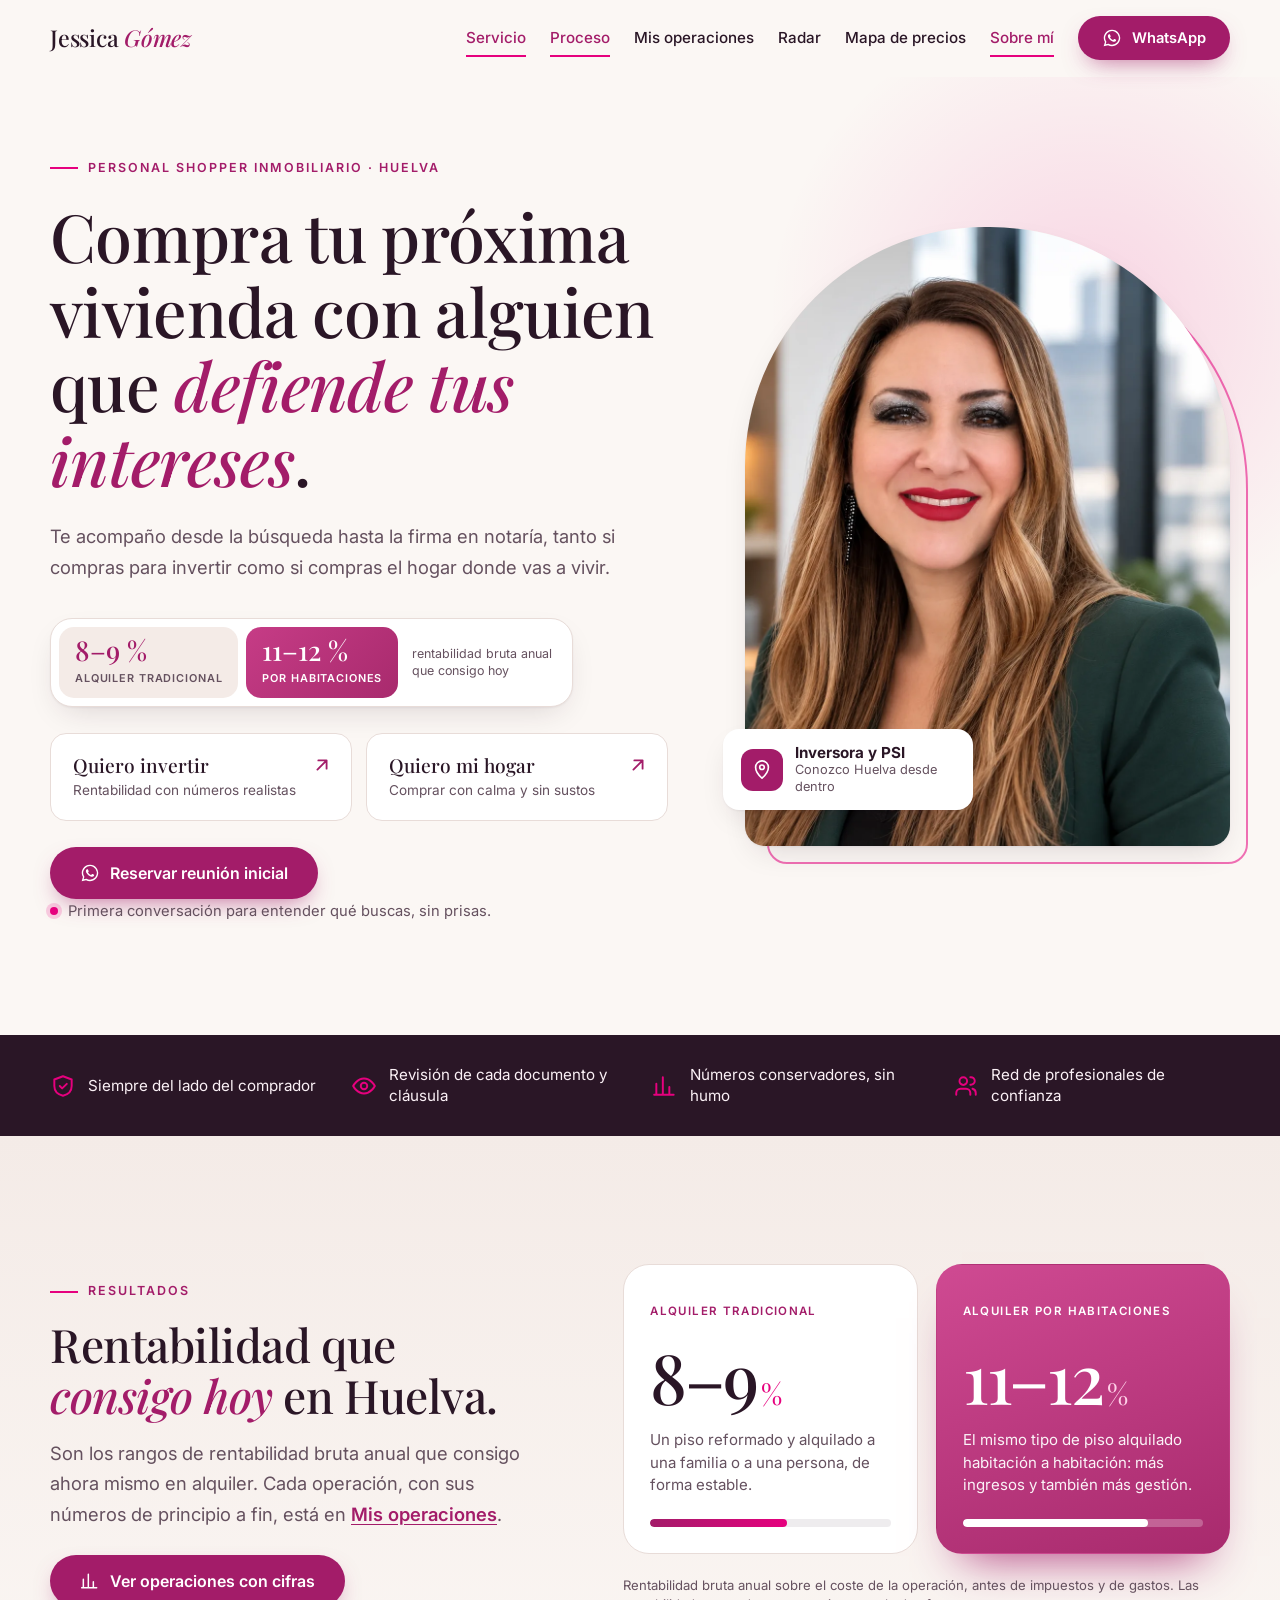
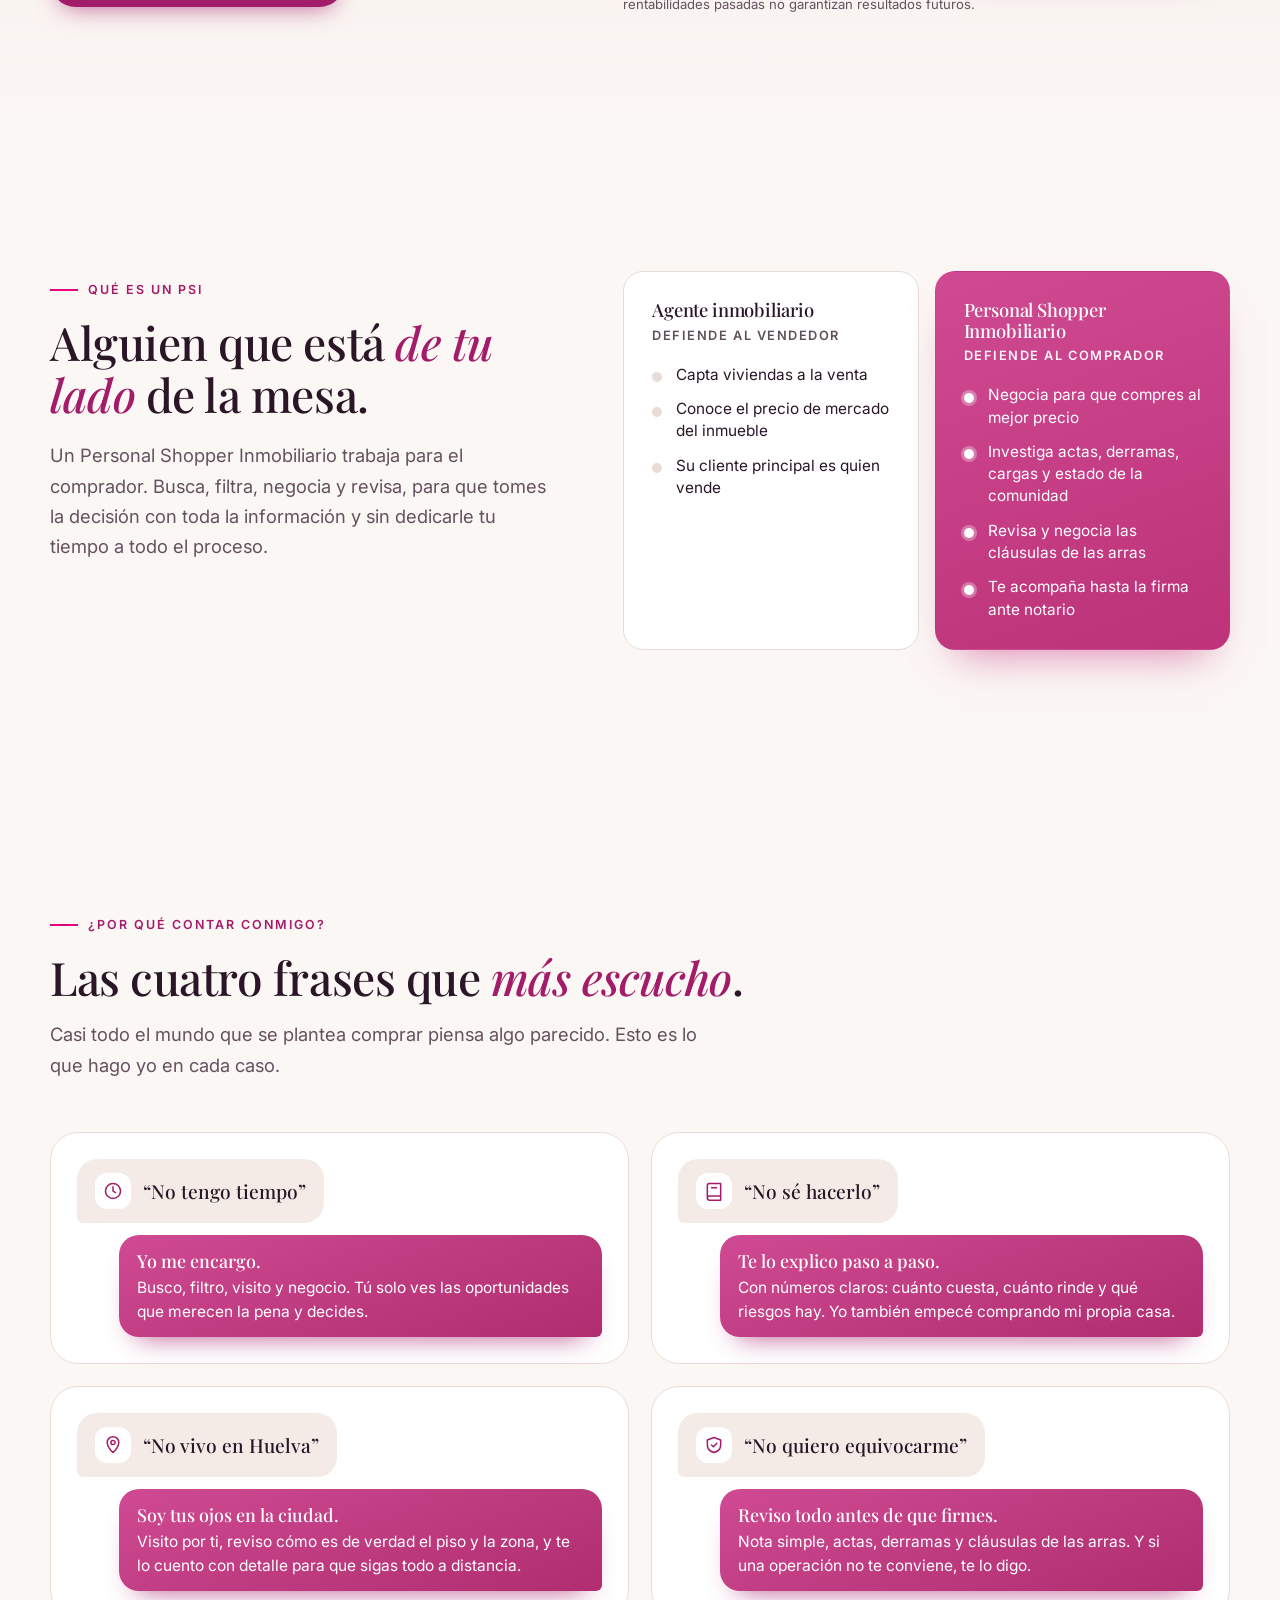
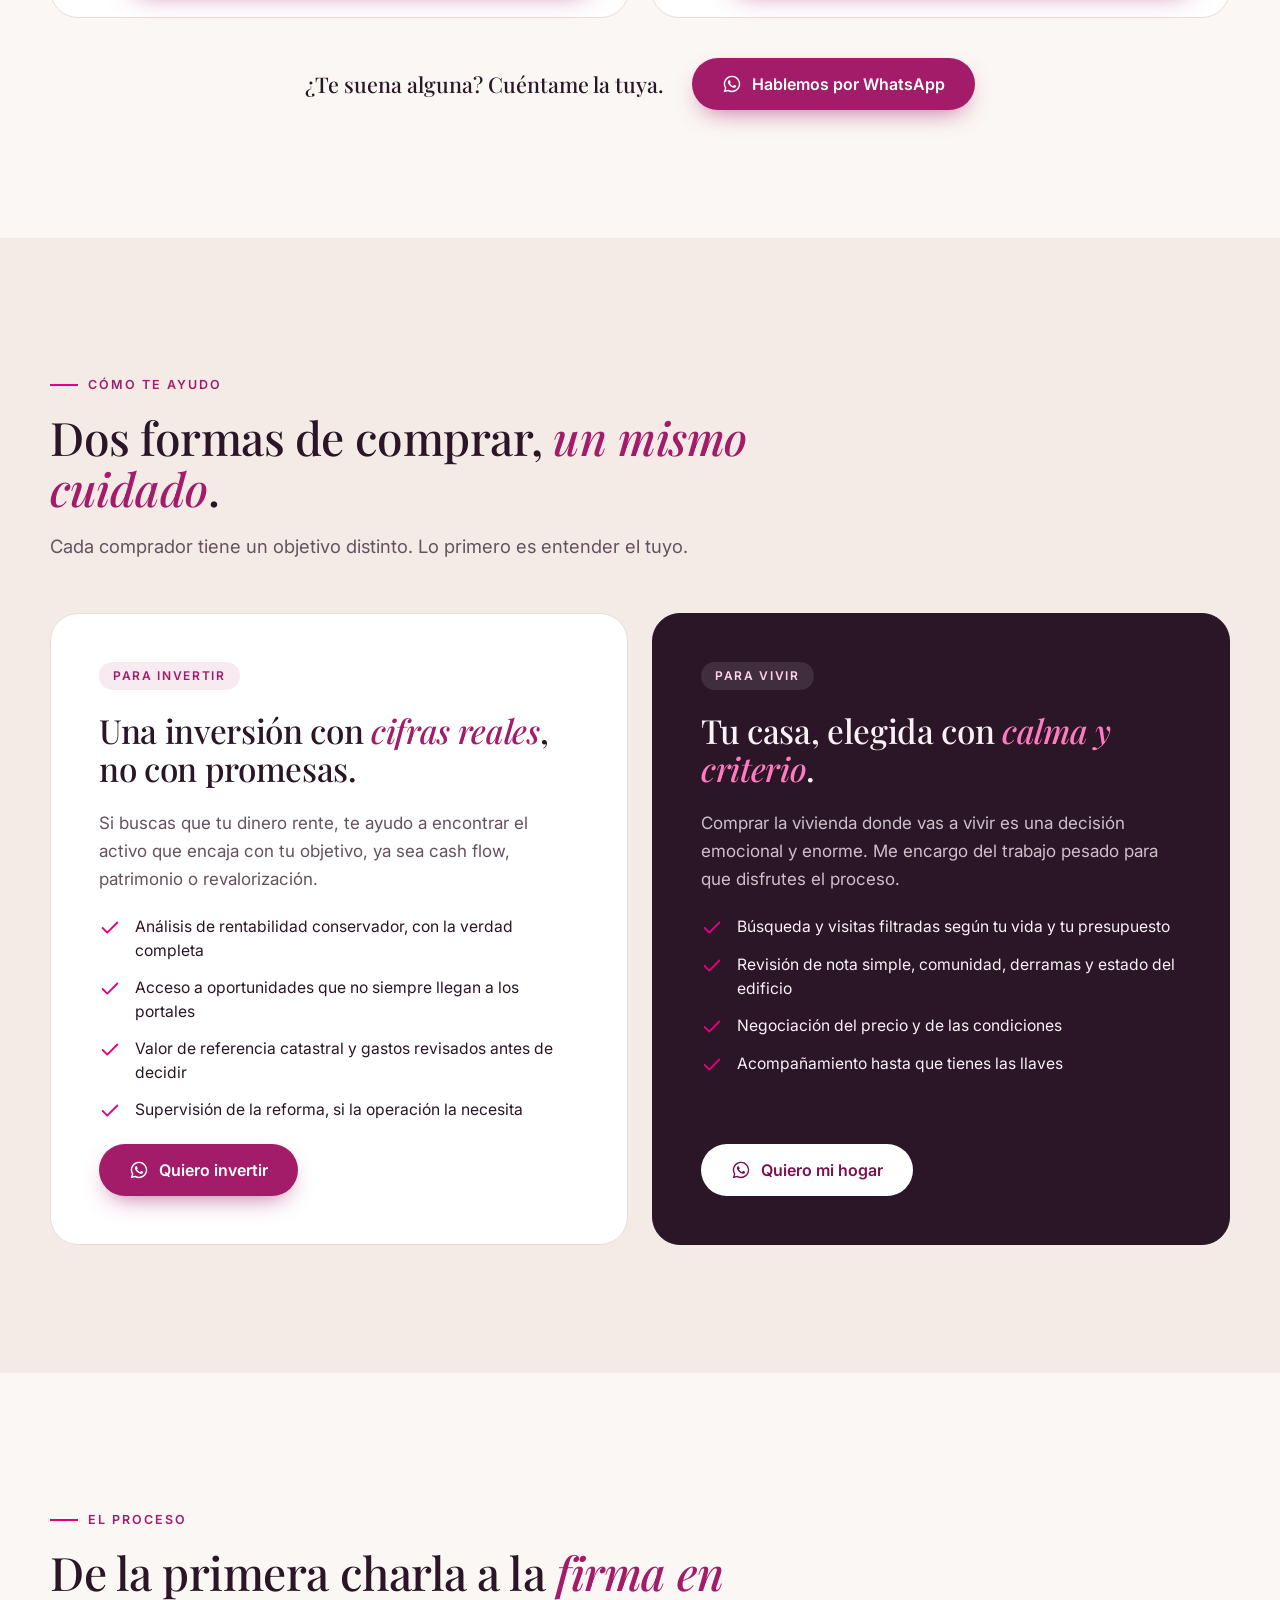
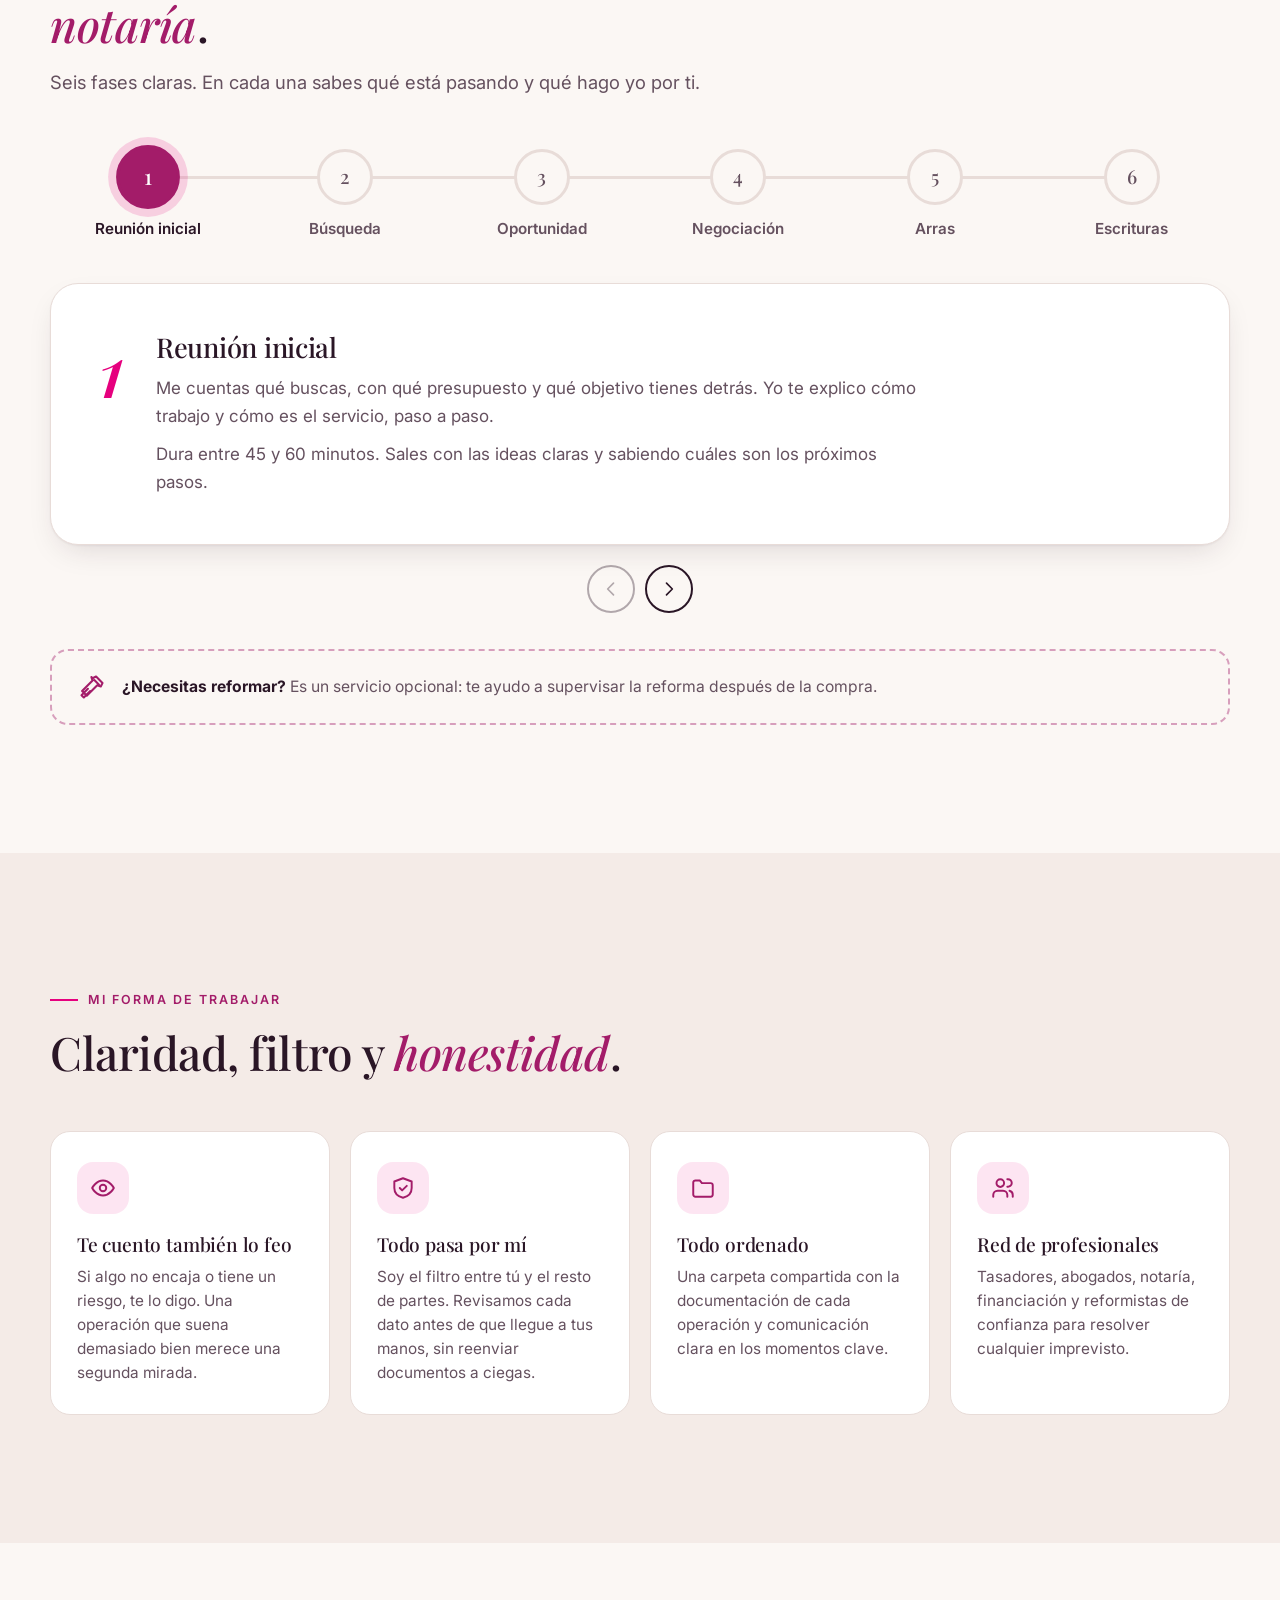
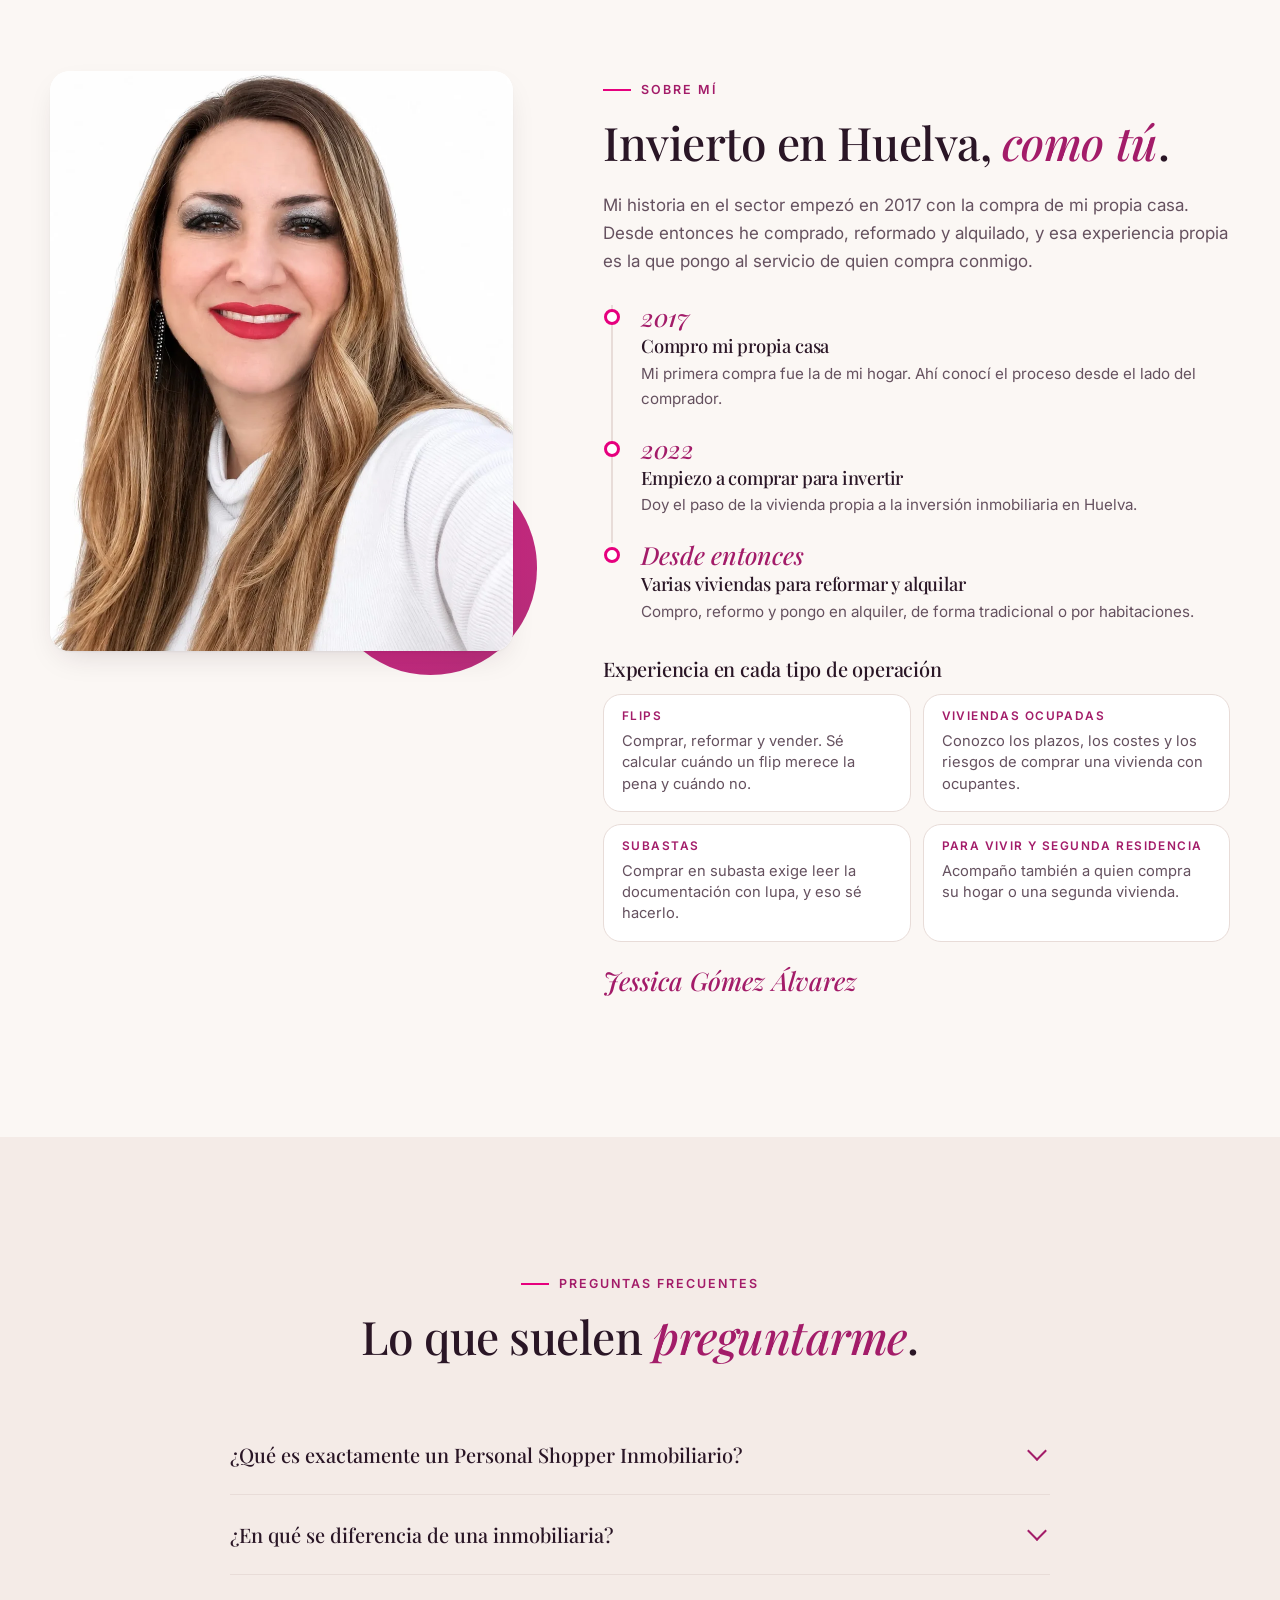
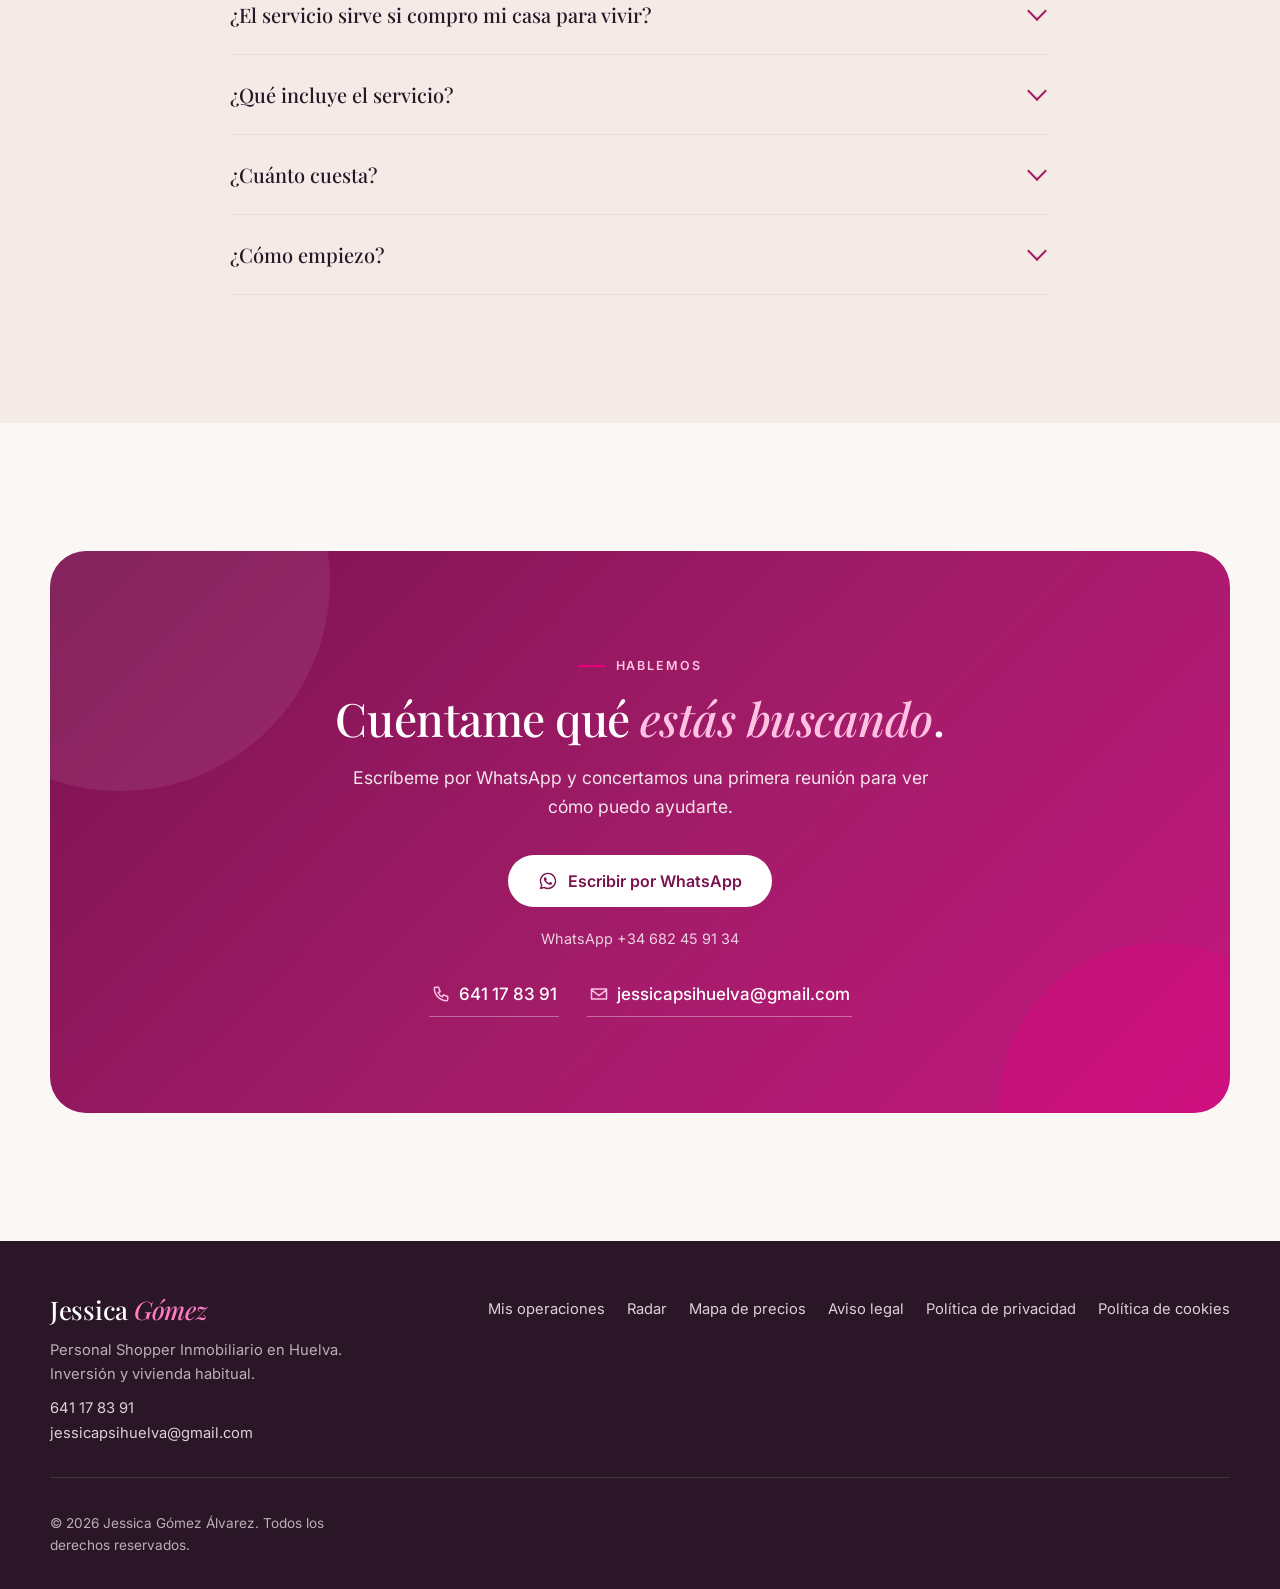
==== commit d7ff9c11: "feat: operaciones reales, rentabilidad visible, por qué contar conmigo y sobre mí ampliado - Mis ope" ====
--- a/index.html
+++ b/index.html
@@ -3,17 +3,18 @@
 <head>
 <meta charset="utf-8">
 <meta name="viewport" content="width=device-width, initial-scale=1">
-<title>Jessica Huelva · Personal Shopper Inmobiliario en Huelva</title>
+<title>Jessica Gómez · Personal Shopper Inmobiliario en Huelva</title>
 <meta name="description" content="Personal Shopper Inmobiliario en Huelva. Te acompaño desde la búsqueda hasta la firma en notaría, tanto si compras para invertir como si compras tu hogar.">
 <meta name="theme-color" content="#a31c69">
-<meta property="og:title" content="Jessica Huelva · Personal Shopper Inmobiliario en Huelva">
+<meta property="og:title" content="Jessica Gómez · Personal Shopper Inmobiliario en Huelva">
 <meta property="og:description" content="Compra con alguien que defiende tus intereses. Inversión y vivienda habitual en Huelva.">
 <meta property="og:type" content="website">
 <meta property="og:locale" content="es_ES">
 <link rel="preconnect" href="https://fonts.googleapis.com">
 <link rel="preconnect" href="https://fonts.gstatic.com" crossorigin>
 <link rel="stylesheet" href="https://fonts.googleapis.com/css2?family=Inter:wght@400;500;600&family=Playfair+Display:ital,wght@0,400;0,500;0,600;1,400;1,500&display=swap">
-<link rel="stylesheet" href="styles.css?v=20261005">
+<link rel="stylesheet" href="styles.css?v=20261021">
+<link rel="stylesheet" href="home.css?v=20261021">
 <script>document.documentElement.className = "js";</script>
 </head>
 <body>
@@ -31,14 +32,17 @@
   <symbol id="i-eye" viewBox="0 0 24 24"><path fill="none" stroke="currentColor" stroke-width="1.8" stroke-linecap="round" stroke-linejoin="round" d="M2 12s3.6-7 10-7 10 7 10 7-3.6 7-10 7S2 12 2 12Zm10 3a3 3 0 1 0 0-6 3 3 0 0 0 0 6Z"/></symbol>
   <symbol id="i-key" viewBox="0 0 24 24"><path fill="none" stroke="currentColor" stroke-width="1.8" stroke-linecap="round" stroke-linejoin="round" d="m15.5 8.5 5-5M18 6l2 2m-9.8 1.8a5 5 0 1 0 3.5 3.5L19 8M8 15.5h.01"/></symbol>
   <symbol id="i-hammer" viewBox="0 0 24 24"><path fill="none" stroke="currentColor" stroke-width="1.8" stroke-linecap="round" stroke-linejoin="round" d="m14 6 4 4m-9.5 3.5L3 19l2 2 5.5-5.5M12.5 4.5l3-1.5 5.5 5.5-1.5 3-3-1-9 9-4-4 9-9-1-3Z"/></symbol>
+  <symbol id="i-clock" viewBox="0 0 24 24"><path fill="none" stroke="currentColor" stroke-width="1.8" stroke-linecap="round" stroke-linejoin="round" d="M12 7v5l3 2m6-2a9 9 0 1 1-18 0 9 9 0 0 1 18 0Z"/></symbol>
+  <symbol id="i-book" viewBox="0 0 24 24"><path fill="none" stroke="currentColor" stroke-width="1.8" stroke-linecap="round" stroke-linejoin="round" d="M4 5.5A2.5 2.5 0 0 1 6.5 3H20v15H6.5A2.5 2.5 0 0 0 4 20.5v-15Zm0 15A2.5 2.5 0 0 0 6.5 23H20v-5M9 8h6"/></symbol>
+  <symbol id="i-mail" viewBox="0 0 24 24"><path fill="none" stroke="currentColor" stroke-width="1.8" stroke-linecap="round" stroke-linejoin="round" d="M3 6h18v12H3V6Zm0 1 9 7 9-7"/></symbol>
+  <symbol id="i-phone" viewBox="0 0 24 24"><path fill="none" stroke="currentColor" stroke-width="1.8" stroke-linecap="round" stroke-linejoin="round" d="M5 4h4l2 5-2.5 1.5a11 11 0 0 0 5 5L15 13l5 2v4a1 1 0 0 1-1 1A15 15 0 0 1 4 5a1 1 0 0 1 1-1Z"/></symbol>
   <symbol id="i-left" viewBox="0 0 24 24"><path fill="none" stroke="currentColor" stroke-width="2" stroke-linecap="round" stroke-linejoin="round" d="M15 5 8 12l7 7"/></symbol>
   <symbol id="i-right" viewBox="0 0 24 24"><path fill="none" stroke="currentColor" stroke-width="2" stroke-linecap="round" stroke-linejoin="round" d="m9 5 7 7-7 7"/></symbol>
 </svg>
 
 <header class="header" id="top">
   <div class="wrap">
-    <!-- PENDIENTE: apellido real de Jessica -->
-    <a class="brand" href="#top" aria-label="Jessica Huelva, inicio">Jessica <span>Huelva</span></a>
+    <a class="brand" href="#top" aria-label="Jessica Gómez, inicio">Jessica <span>Gómez</span></a>
     <button class="burger" aria-label="Abrir menú" aria-expanded="false" aria-controls="nav"><span></span><span></span><span></span></button>
     <nav class="nav" id="nav" aria-label="Principal">
       <a href="index.html#caminos" aria-current="page">Servicio</a>
@@ -64,6 +68,12 @@
       <h1 class="reveal" style="--d:.08s">Compra tu próxima vivienda con alguien que <em>defiende tus intereses</em>.</h1>
       <p class="lead reveal" style="--d:.16s">Te acompaño desde la búsqueda hasta la firma en notaría, tanto si compras para invertir como si compras el hogar donde vas a vivir.</p>
 
+      <a class="yield-chips reveal" style="--d:.2s" href="#rentabilidad" aria-label="Rentabilidad bruta que consigo hoy: 8 a 9 por ciento en alquiler tradicional y 11 a 12 por ciento en alquiler por habitaciones">
+        <span class="yc"><b>8–9 %</b><small>alquiler tradicional</small></span>
+        <span class="yc yc-hab"><b>11–12 %</b><small>por habitaciones</small></span>
+        <span class="yc-note">rentabilidad bruta anual <br>que consigo hoy</span>
+      </a>
+
       <div class="paths reveal" style="--d:.24s">
         <a class="path" href="#inversor">
           <svg aria-hidden="true"><use href="#i-arrow"/></svg>
@@ -108,6 +118,33 @@
   </div>
 </div>
 
+<!-- ============ RENTABILIDAD ============ -->
+<section class="section yield" id="rentabilidad">
+  <div class="wrap yield-grid">
+    <div>
+      <span class="eyebrow reveal">Resultados</span>
+      <h2 class="reveal">Rentabilidad que <em>consigo hoy</em> en Huelva.</h2>
+      <p class="lead reveal">Son los rangos de rentabilidad bruta anual que consigo ahora mismo en alquiler. Cada operación, con sus números de principio a fin, está en <a class="txt-link" href="operaciones.html">Mis operaciones</a>.</p>
+      <a class="btn btn-primary reveal" href="operaciones.html"><svg aria-hidden="true"><use href="#i-chart"/></svg>Ver operaciones con cifras</a>
+    </div>
+    <div class="yield-cards">
+      <article class="yield-card reveal">
+        <span class="yield-tag">Alquiler tradicional</span>
+        <div class="yield-num"><b>8–9</b><span>%</span></div>
+        <p>Un piso reformado y alquilado a una familia o a una persona, de forma estable.</p>
+        <div class="yield-bar" aria-hidden="true"><i style="--w:57%"></i></div>
+      </article>
+      <article class="yield-card hot reveal" style="--d:.1s">
+        <span class="yield-tag">Alquiler por habitaciones</span>
+        <div class="yield-num"><b>11–12</b><span>%</span></div>
+        <p>El mismo tipo de piso alquilado habitación a habitación: más ingresos y también más gestión.</p>
+        <div class="yield-bar" aria-hidden="true"><i style="--w:77%"></i></div>
+      </article>
+      <p class="yield-foot reveal">Rentabilidad bruta anual sobre el coste de la operación, antes de impuestos y de gastos. Las rentabilidades pasadas no garantizan resultados futuros.</p>
+    </div>
+  </div>
+</section>
+
 <!-- ============ QUÉ ES UN PSI ============ -->
 <section class="section" id="psi">
   <div class="wrap split">
@@ -136,6 +173,41 @@
           <li>Te acompaña hasta la firma ante notario</li>
         </ul>
       </article>
+    </div>
+  </div>
+</section>
+
+<!-- ============ POR QUÉ CONTAR CONMIGO ============ -->
+<section class="section why" id="por-que">
+  <div class="wrap">
+    <div class="section-head">
+      <span class="eyebrow reveal">¿Por qué contar conmigo?</span>
+      <h2 class="reveal">Las cuatro frases que <em>más escucho</em>.</h2>
+      <p class="lead reveal">Casi todo el mundo que se plantea comprar piensa algo parecido. Esto es lo que hago yo en cada caso.</p>
+    </div>
+    <div class="chats">
+      <article class="chat reveal">
+        <div class="bubble in"><span class="ico"><svg aria-hidden="true"><use href="#i-clock"/></svg></span><q>No tengo tiempo</q></div>
+        <div class="bubble out"><b>Yo me encargo.</b> Busco, filtro, visito y negocio. Tú solo ves las oportunidades que merecen la pena y decides.</div>
+      </article>
+      <article class="chat reveal" style="--d:.08s">
+        <div class="bubble in"><span class="ico"><svg aria-hidden="true"><use href="#i-book"/></svg></span><q>No sé hacerlo</q></div>
+        <div class="bubble out"><b>Te lo explico paso a paso.</b> Con números claros: cuánto cuesta, cuánto rinde y qué riesgos hay. Yo también empecé comprando mi propia casa.</div>
+      </article>
+      <article class="chat reveal" style="--d:.16s">
+        <div class="bubble in"><span class="ico"><svg aria-hidden="true"><use href="#i-pin"/></svg></span><q>No vivo en Huelva</q></div>
+        <div class="bubble out"><b>Soy tus ojos en la ciudad.</b> Visito por ti, reviso cómo es de verdad el piso y la zona, y te lo cuento con detalle para que sigas todo a distancia.</div>
+      </article>
+      <article class="chat reveal" style="--d:.24s">
+        <div class="bubble in"><span class="ico"><svg aria-hidden="true"><use href="#i-shield"/></svg></span><q>No quiero equivocarme</q></div>
+        <div class="bubble out"><b>Reviso todo antes de que firmes.</b> Nota simple, actas, derramas y cláusulas de las arras. Y si una operación no te conviene, te lo digo.</div>
+      </article>
+    </div>
+    <div class="why-cta reveal">
+      <p>¿Te suena alguna? Cuéntame la tuya.</p>
+      <a class="btn btn-primary" href="https://wa.me/34682459134?text=Hola%20Jessica%2C%20me%20gustar%C3%ADa%20reservar%20una%20reuni%C3%B3n%20inicial." target="_blank" rel="noopener">
+        <svg aria-hidden="true"><use href="#i-wa"/></svg>Hablemos por WhatsApp
+      </a>
     </div>
   </div>
 </section>
@@ -297,15 +369,33 @@
     <div>
       <span class="eyebrow reveal">Sobre mí</span>
       <h2 class="reveal">Invierto en Huelva, <em>como tú</em>.</h2>
-      <!-- PENDIENTE: sustituir por la historia real de Jessica cuando la envíe -->
-      <p class="reveal">Soy inversora y trabajo cada día el mercado inmobiliario de Huelva, tanto con mis propias inversiones como acompañando a mis clientes en las suyas.</p>
-      <p class="reveal">Eso me permite ver cada operación con ojos de comprador: sé qué preguntas hacer, qué mirar dos veces y cuándo conviene esperar.</p>
-      <ul class="facts reveal">
-        <li>Inversora en Huelva</li>
-        <li>Búsqueda y compra</li>
-        <li>Inversión y vivienda habitual</li>
+      <!-- PENDIENTE: ampliar con la historia real de Jessica cuando la envíe (este texto parte de su resumen) -->
+      <p class="reveal">Mi historia en el sector empezó en 2017 con la compra de mi propia casa. Desde entonces he comprado, reformado y alquilado, y esa experiencia propia es la que pongo al servicio de quien compra conmigo.</p>
+
+      <ol class="story reveal">
+        <li>
+          <span class="when">2017</span>
+          <div><h3>Compro mi propia casa</h3><p>Mi primera compra fue la de mi hogar. Ahí conocí el proceso desde el lado del comprador.</p></div>
+        </li>
+        <li>
+          <span class="when">2022</span>
+          <div><h3>Empiezo a comprar para invertir</h3><p>Doy el paso de la vivienda propia a la inversión inmobiliaria en Huelva.</p></div>
+        </li>
+        <li>
+          <span class="when">Desde entonces</span>
+          <div><h3>Varias viviendas para reformar y alquilar</h3><p>Compro, reformo y pongo en alquiler, de forma tradicional o por habitaciones.</p></div>
+        </li>
+      </ol>
+
+      <h3 class="exp-title reveal">Experiencia en cada tipo de operación</h3>
+      <ul class="exp reveal">
+        <li><b>Flips</b><span>Comprar, reformar y vender. Sé calcular cuándo un flip merece la pena y cuándo no.</span></li>
+        <li><b>Viviendas ocupadas</b><span>Conozco los plazos, los costes y los riesgos de comprar una vivienda con ocupantes.</span></li>
+        <li><b>Subastas</b><span>Comprar en subasta exige leer la documentación con lupa, y eso sé hacerlo.</span></li>
+        <li><b>Para vivir y segunda residencia</b><span>Acompaño también a quien compra su hogar o una segunda vivienda.</span></li>
       </ul>
-      <p class="sign reveal">Jessica</p>
+
+      <p class="sign reveal">Jessica Gómez Álvarez</p>
     </div>
   </div>
 </section>
@@ -356,7 +446,11 @@
       <a class="btn btn-light" href="https://wa.me/34682459134?text=Hola%20Jessica%2C%20me%20gustar%C3%ADa%20reservar%20una%20reuni%C3%B3n%20inicial." target="_blank" rel="noopener">
         <svg aria-hidden="true"><use href="#i-wa"/></svg>Escribir por WhatsApp
       </a>
-      <small>+34 682 45 91 34</small>
+      <small>WhatsApp +34 682 45 91 34</small>
+      <ul class="cta-contact">
+        <li><a href="tel:+34641178391"><svg aria-hidden="true"><use href="#i-phone"/></svg>641 17 83 91</a></li>
+        <li><a href="mailto:jessicapsihuelva@gmail.com"><svg aria-hidden="true"><use href="#i-mail"/></svg>jessicapsihuelva@gmail.com</a></li>
+      </ul>
     </div>
   </div>
 </section>
@@ -367,8 +461,9 @@
   <div class="wrap">
     <div class="footer-grid">
       <div>
-        <a class="brand" href="#top">Jessica <span>Huelva</span></a>
+        <a class="brand" href="#top">Jessica <span>Gómez</span></a>
         <p>Personal Shopper Inmobiliario en Huelva. Inversión y vivienda habitual.</p>
+        <p class="foot-contact"><a href="tel:+34641178391">641 17 83 91</a><br><a href="mailto:jessicapsihuelva@gmail.com">jessicapsihuelva@gmail.com</a></p>
       </div>
       <nav aria-label="Legal">
         <a href="operaciones.html">Mis operaciones</a>
@@ -379,7 +474,7 @@
         <a href="cookies.html">Política de cookies</a>
       </nav>
     </div>
-    <p class="copy">© <span id="year">2026</span> Jessica Huelva. Todos los derechos reservados.</p>
+    <p class="copy">© <span id="year">2026</span> Jessica Gómez Álvarez. Todos los derechos reservados.</p>
   </div>
 </footer>
 
@@ -387,6 +482,6 @@
   <svg aria-hidden="true"><use href="#i-wa"/></svg>
 </a>
 
-<script defer src="main.js?v=20261005"></script>
+<script defer src="main.js?v=20261021"></script>
 </body>
 </html>
--- a/styles.css
+++ b/styles.css
@@ -296,6 +296,8 @@
 .footer nav { display: flex; gap: 22px; flex-wrap: wrap; align-items: flex-start; }
 .footer nav a { color: rgba(251, 241, 246, .85); text-decoration: none; }
 .footer nav a:hover { color: #fff; text-decoration: underline; }
+.footer .foot-contact a { color: rgba(251, 241, 246, .85); text-decoration: none; }
+.footer .foot-contact a:hover { color: #fff; text-decoration: underline; }
 .copy { padding-top: 24px; color: rgba(251, 241, 246, .55); font-size: .85rem; }
 
 /* ---------- WhatsApp flotante ---------- */
--- a/home.css
+++ b/home.css
@@ -0,0 +1,109 @@
+/* =========================================================
+   Home v2 · rentabilidad, "por qué contar conmigo", sobre mí ampliado
+   Solo se carga en index.html, después de styles.css
+   ========================================================= */
+
+/* Tarjeta del PSI: rosa más claro y suave (antes magenta intenso) */
+.compare article.us {
+  background: linear-gradient(160deg, #cf4a92, #bd3279);
+  border-color: transparent;
+  box-shadow: 0 24px 40px -22px rgba(201, 58, 134, .65);
+}
+.compare .us .who { opacity: .95; }
+.compare .us li::before { background: #fff; box-shadow: 0 0 0 3px rgba(255, 255, 255, .3); }
+
+/* Chips de rentabilidad en el hero */
+.yield-chips {
+  display: inline-flex; align-items: stretch; gap: 8px; margin: 0 0 26px; padding: 8px; max-width: 100%;
+  border-radius: 22px; background: var(--card); border: 1px solid var(--line); box-shadow: var(--shadow);
+  text-decoration: none; color: inherit; transition: transform .3s var(--ease), border-color .3s;
+}
+.yield-chips:hover { transform: translateY(-2px); border-color: var(--magenta); }
+.yc { display: flex; flex-direction: column; justify-content: center; padding: 10px 16px; border-radius: 15px; background: var(--bg-soft); min-width: 0; }
+.yc b { font: 500 1.7rem/1 var(--serif); color: var(--magenta); white-space: nowrap; }
+.yc small { font-size: .68rem; letter-spacing: .08em; text-transform: uppercase; color: var(--muted); font-weight: 600; margin-top: 6px; }
+.yc-hab { background: linear-gradient(135deg, #c63c86, #a82a6d); }
+.yc-hab b, .yc-hab small { color: #fff; }
+.yc-note { align-self: center; padding: 0 12px 0 6px; font-size: .78rem; line-height: 1.35; color: var(--muted); }
+
+/* Sección de resultados */
+.yield { background: linear-gradient(180deg, var(--bg-soft), var(--bg)); }
+.yield-grid { display: grid; grid-template-columns: .9fr 1.1fr; gap: clamp(32px, 6vw, 80px); align-items: center; }
+.yield-grid h2 { margin: 18px 0 16px; }
+.yield .lead { margin-bottom: 26px; }
+.txt-link { color: var(--magenta); font-weight: 600; text-underline-offset: 3px; }
+.yield-cards { display: grid; grid-template-columns: 1fr 1fr; gap: 18px; }
+.yield-card { background: var(--card); border: 1px solid var(--line); border-radius: 26px; padding: 30px 26px 26px; }
+.yield-card.hot { background: linear-gradient(160deg, #cf4a92, #a82a6d); border-color: transparent; color: #fff; box-shadow: 0 28px 44px -26px rgba(163, 28, 105, .85); }
+.yield-tag { font: 600 .72rem/1 var(--sans); letter-spacing: .12em; text-transform: uppercase; color: var(--magenta); }
+.hot .yield-tag { color: #fff; }
+.yield-num { display: flex; align-items: baseline; gap: 4px; margin: 18px 0 12px; font-family: var(--serif); }
+.yield-num b { font-weight: 500; font-size: clamp(3rem, 5.4vw, 4.4rem); line-height: 1; letter-spacing: -.03em; white-space: nowrap; }
+.yield-num span { font-size: 1.8rem; color: var(--fucsia); }
+.hot .yield-num span { color: #ffd1e8; }
+.yield-card p { font-size: .94rem; line-height: 1.5; color: var(--muted); margin: 0 0 22px; }
+.yield-card.hot p { color: rgba(255, 255, 255, .94); }
+.yield-bar { height: 8px; border-radius: 8px; background: rgba(42, 22, 38, .08); overflow: hidden; }
+.yield-card.hot .yield-bar { background: rgba(255, 255, 255, .25); }
+.yield-bar i { display: block; height: 100%; width: var(--w); border-radius: 8px; background: linear-gradient(90deg, var(--magenta), var(--fucsia)); }
+.yield-card.hot .yield-bar i { background: #fff; }
+.js .yield-bar i { transform: scaleX(0); transform-origin: left; transition: transform 1.1s var(--ease) .35s; }
+.js .yield-card.in .yield-bar i { transform: none; }
+.yield-foot { grid-column: 1 / -1; font-size: .82rem; line-height: 1.5; color: var(--muted); margin: 4px 0 0; }
+
+/* ¿Por qué contar conmigo? — conversación */
+.chats { display: grid; grid-template-columns: 1fr 1fr; gap: 22px; }
+.chat { display: flex; flex-direction: column; gap: 12px; background: var(--card); border: 1px solid var(--line); border-radius: 28px; padding: 26px; }
+.bubble { max-width: 92%; padding: 14px 18px; border-radius: 20px; font-size: .97rem; line-height: 1.5; }
+.bubble.in { align-self: flex-start; display: flex; align-items: center; gap: 12px; background: var(--bg-soft); border-bottom-left-radius: 6px; font: 500 1.2rem/1.3 var(--serif); }
+.bubble.in q { quotes: none; }
+.bubble.in q::before { content: "“"; }
+.bubble.in q::after { content: "”"; }
+.bubble .ico { width: 36px; height: 36px; border-radius: 12px; background: var(--card); color: var(--magenta); display: grid; place-items: center; flex: none; }
+.bubble .ico svg { width: 20px; height: 20px; }
+.bubble.out { align-self: flex-end; background: linear-gradient(160deg, #cf4a92, #b02d70); color: #fff; border-bottom-right-radius: 6px; box-shadow: 0 16px 28px -18px rgba(163, 28, 105, .85); }
+.bubble.out b { display: block; font: 500 1.12rem/1.3 var(--serif); margin-bottom: 4px; }
+.js .chat .bubble.out { opacity: 0; transform: translateY(10px); transition: opacity .5s var(--ease) .5s, transform .5s var(--ease) .5s; }
+.js .chat.in .bubble.out { opacity: 1; transform: none; }
+.why-cta { display: flex; align-items: center; justify-content: center; gap: 18px 28px; flex-wrap: wrap; margin-top: 40px; text-align: center; }
+.why-cta p { font: 500 1.35rem/1.3 var(--serif); }
+
+/* Sobre mí ampliado */
+.about-grid { align-items: start; }
+.about-photo { position: sticky; top: 100px; }
+.story { list-style: none; margin: 30px 0 34px; padding: 0; }
+.story li { position: relative; margin-left: 8px; padding: 0 0 26px 28px; border-left: 2px solid var(--line); }
+.story li:last-child { border-color: transparent; padding-bottom: 0; }
+.story li::before { content: ""; position: absolute; left: -9px; top: 4px; width: 16px; height: 16px; border-radius: 50%; background: var(--card); border: 3px solid var(--fucsia); }
+.story .when { display: block; font: italic 500 1.55rem/1 var(--serif); color: var(--magenta); margin-bottom: 6px; }
+.story h3 { font-size: 1.15rem; }
+.story p { margin: 4px 0 0; font-size: .95rem; }
+.exp-title { font-size: 1.25rem; margin: 8px 0 14px; }
+.exp { list-style: none; margin: 0 0 8px; padding: 0; display: grid; grid-template-columns: 1fr 1fr; gap: 12px; }
+.exp li { display: flex; flex-direction: column; gap: 8px; background: var(--card); border: 1px solid var(--line); border-radius: 18px; padding: 16px 18px; transition: transform .3s var(--ease), border-color .3s; }
+.exp li:hover { transform: translateY(-3px); border-color: var(--magenta); }
+.exp b { font: 600 .74rem/1 var(--sans); letter-spacing: .12em; text-transform: uppercase; color: var(--magenta); }
+.exp span { font-size: .92rem; line-height: 1.45; color: var(--muted); }
+
+/* Contacto */
+.cta-contact { list-style: none; display: flex; justify-content: center; gap: 12px 28px; flex-wrap: wrap; margin: 22px 0 0; padding: 0; }
+.cta-contact a { display: inline-flex; gap: 8px; align-items: center; color: #fff; text-decoration: none; font-weight: 500; padding: 8px 2px; border-bottom: 1px solid rgba(255, 255, 255, .35); }
+.cta-contact a:hover { border-color: #fff; }
+.cta-contact svg { width: 20px; height: 20px; color: #ffc2e3; }
+
+@media (max-width: 1060px) {
+  .yield-grid { grid-template-columns: 1fr; }
+  .about-photo { position: static; }
+}
+@media (max-width: 820px) {
+  .chats { grid-template-columns: 1fr; }
+}
+@media (max-width: 620px) {
+  .yield-cards { grid-template-columns: 1fr; }
+  .yield-chips { display: grid; grid-template-columns: 1fr 1fr; width: 100%; }
+  .yc-note { grid-column: 1 / -1; padding: 2px 8px 4px; text-align: center; }
+  .yc-note br { display: none; }
+  .exp { grid-template-columns: 1fr; }
+  .chat { padding: 20px; }
+  .bubble { max-width: 100%; }
+}
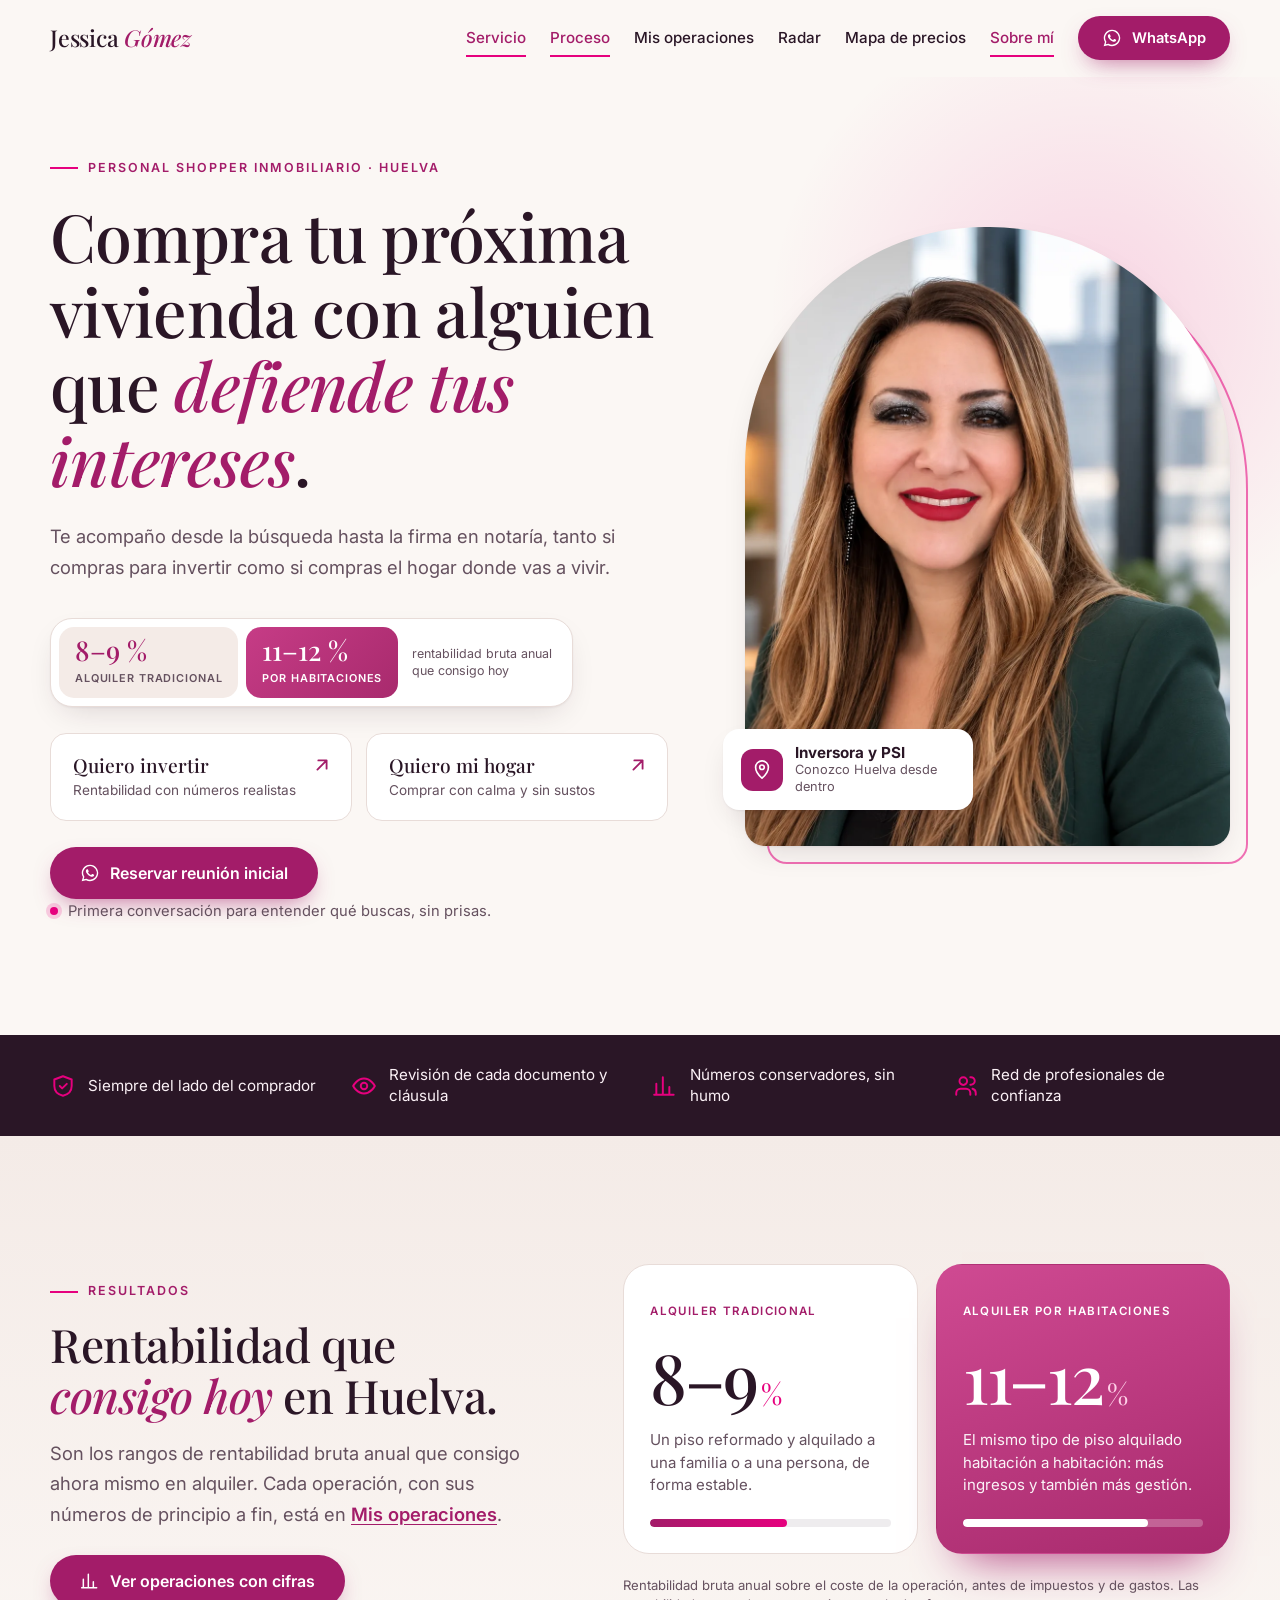
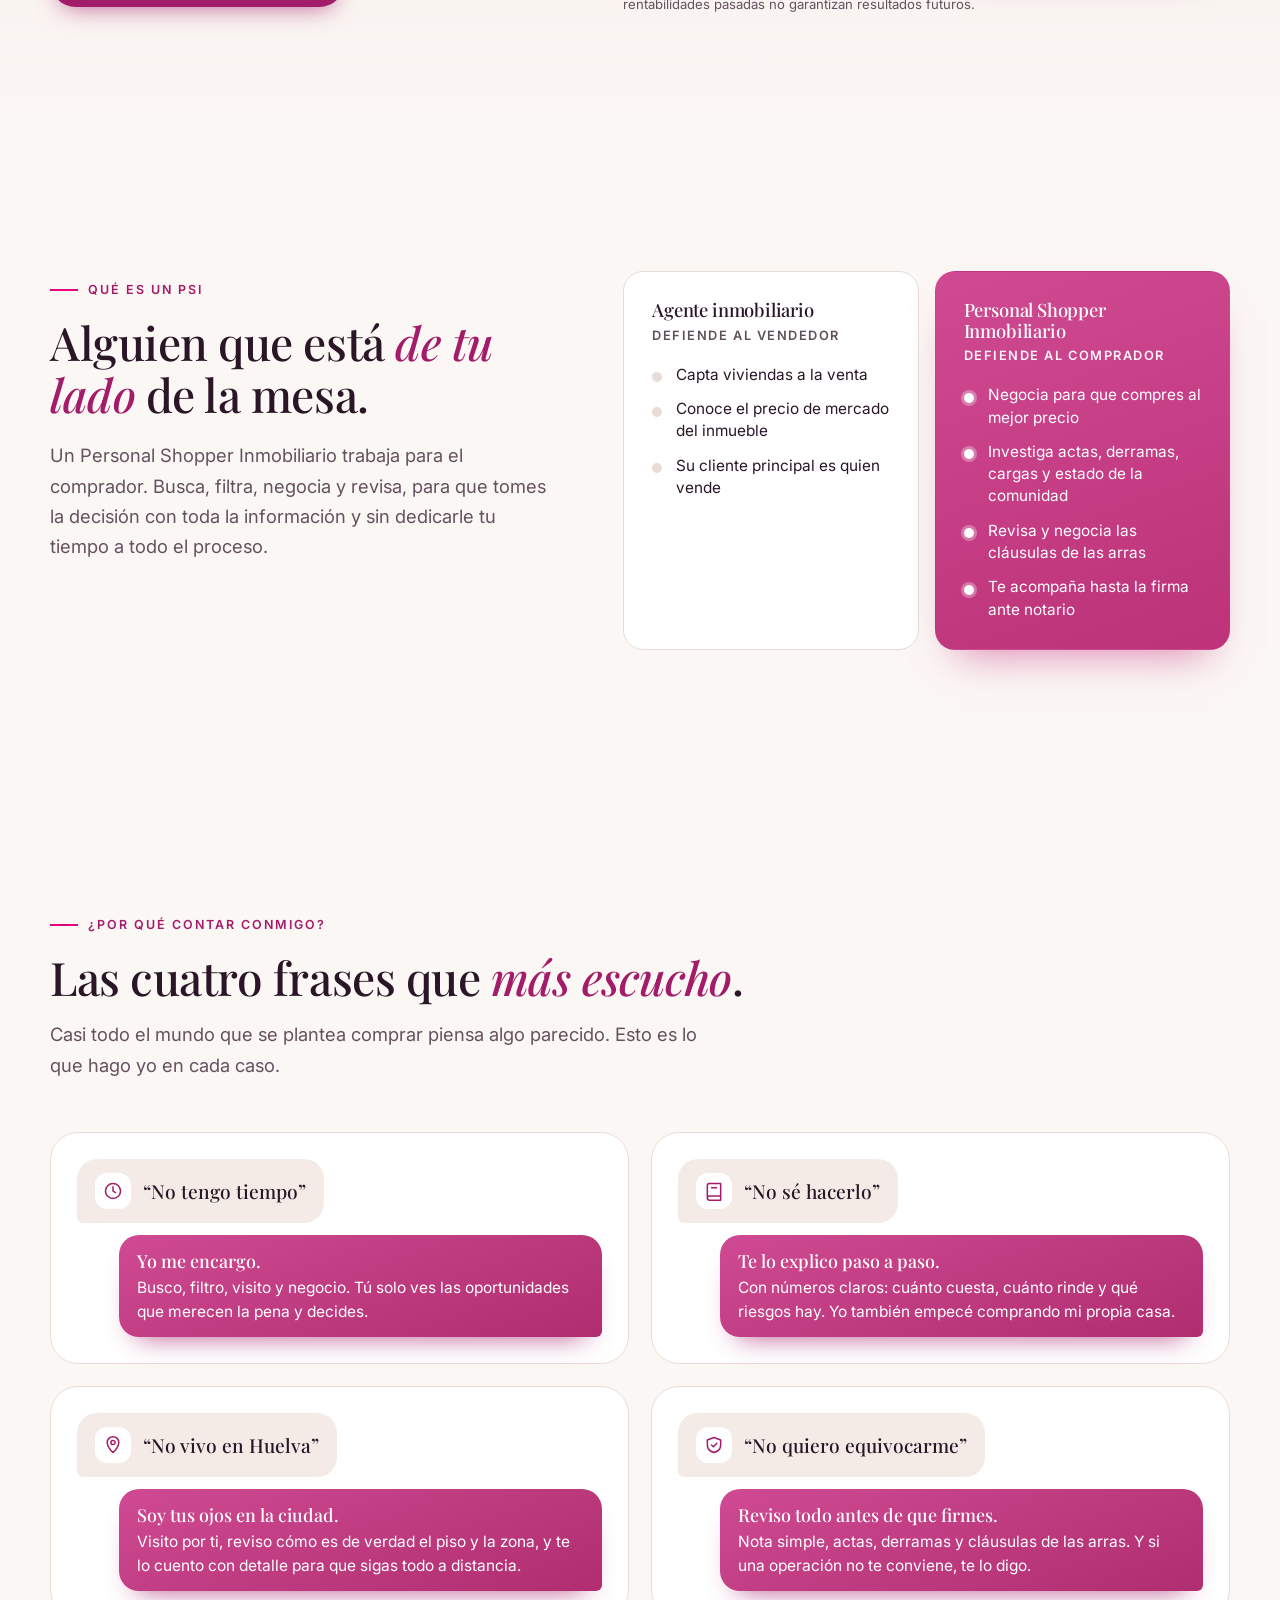
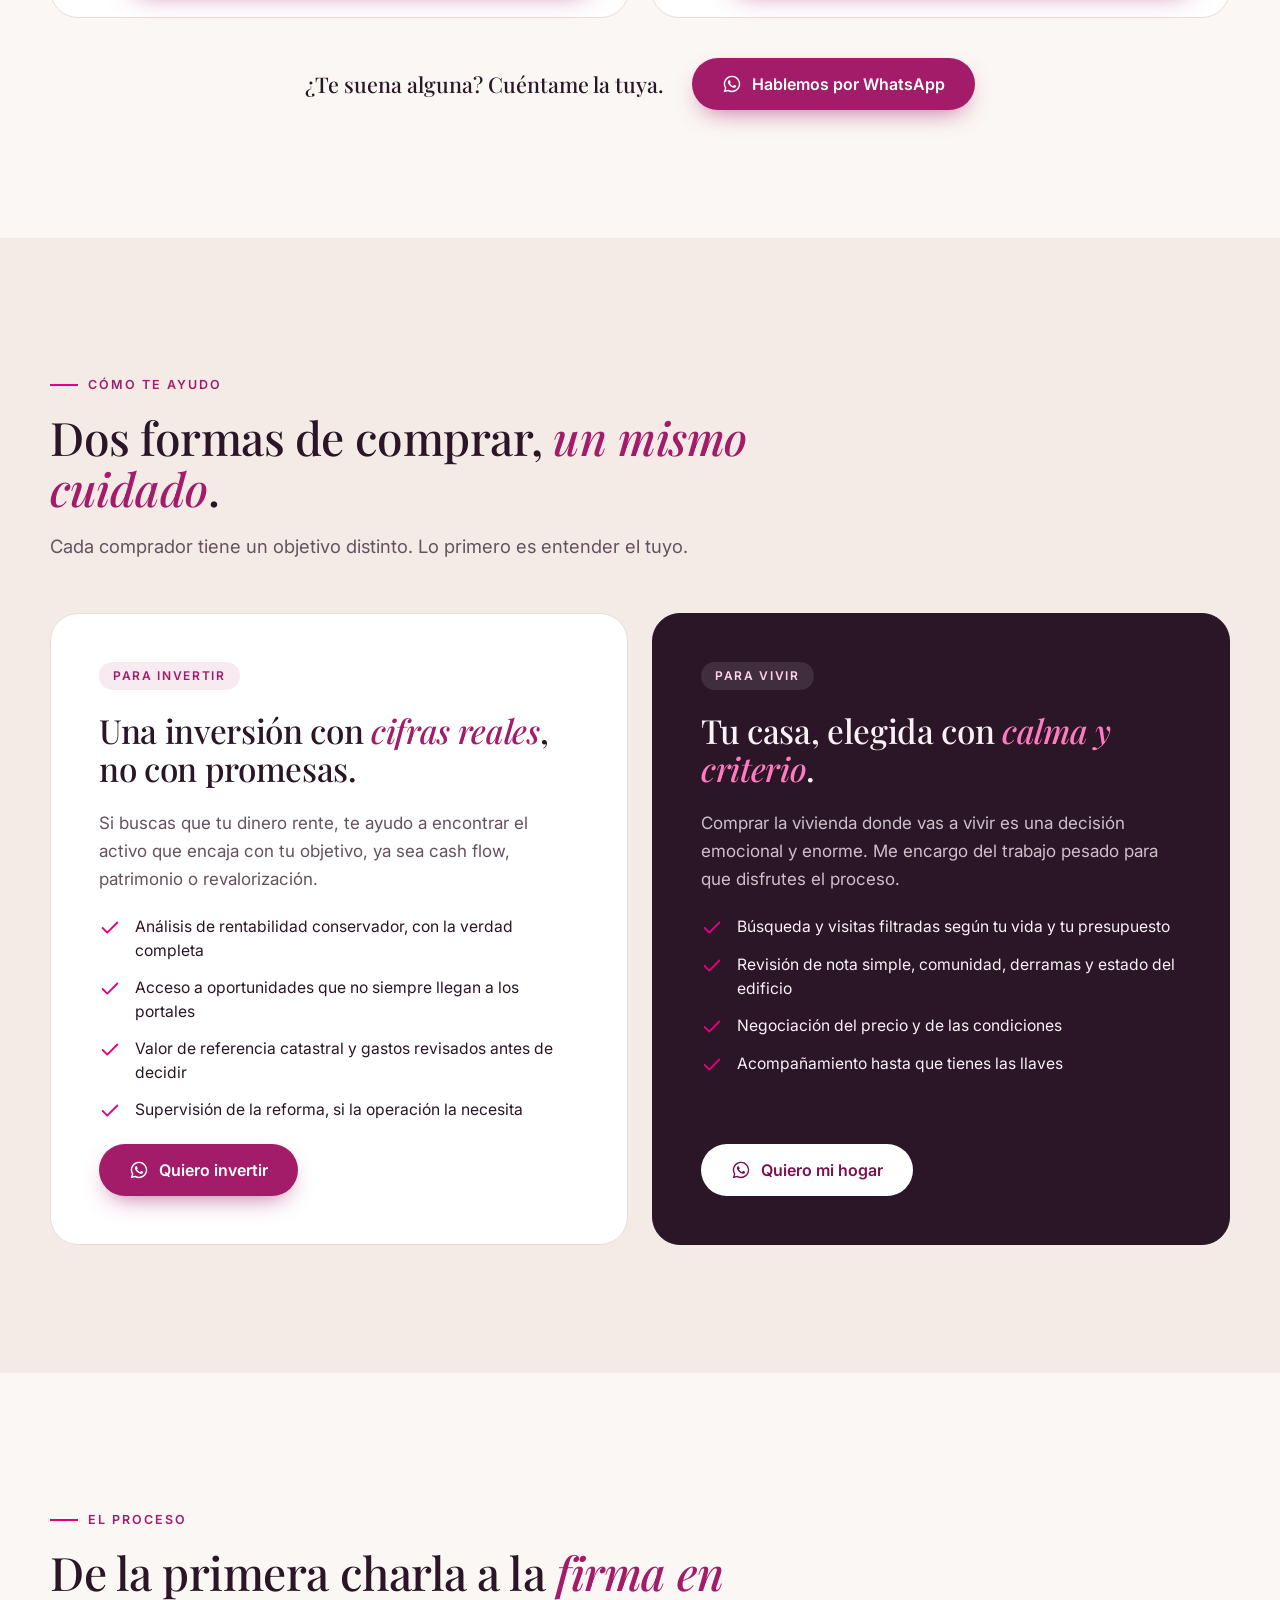
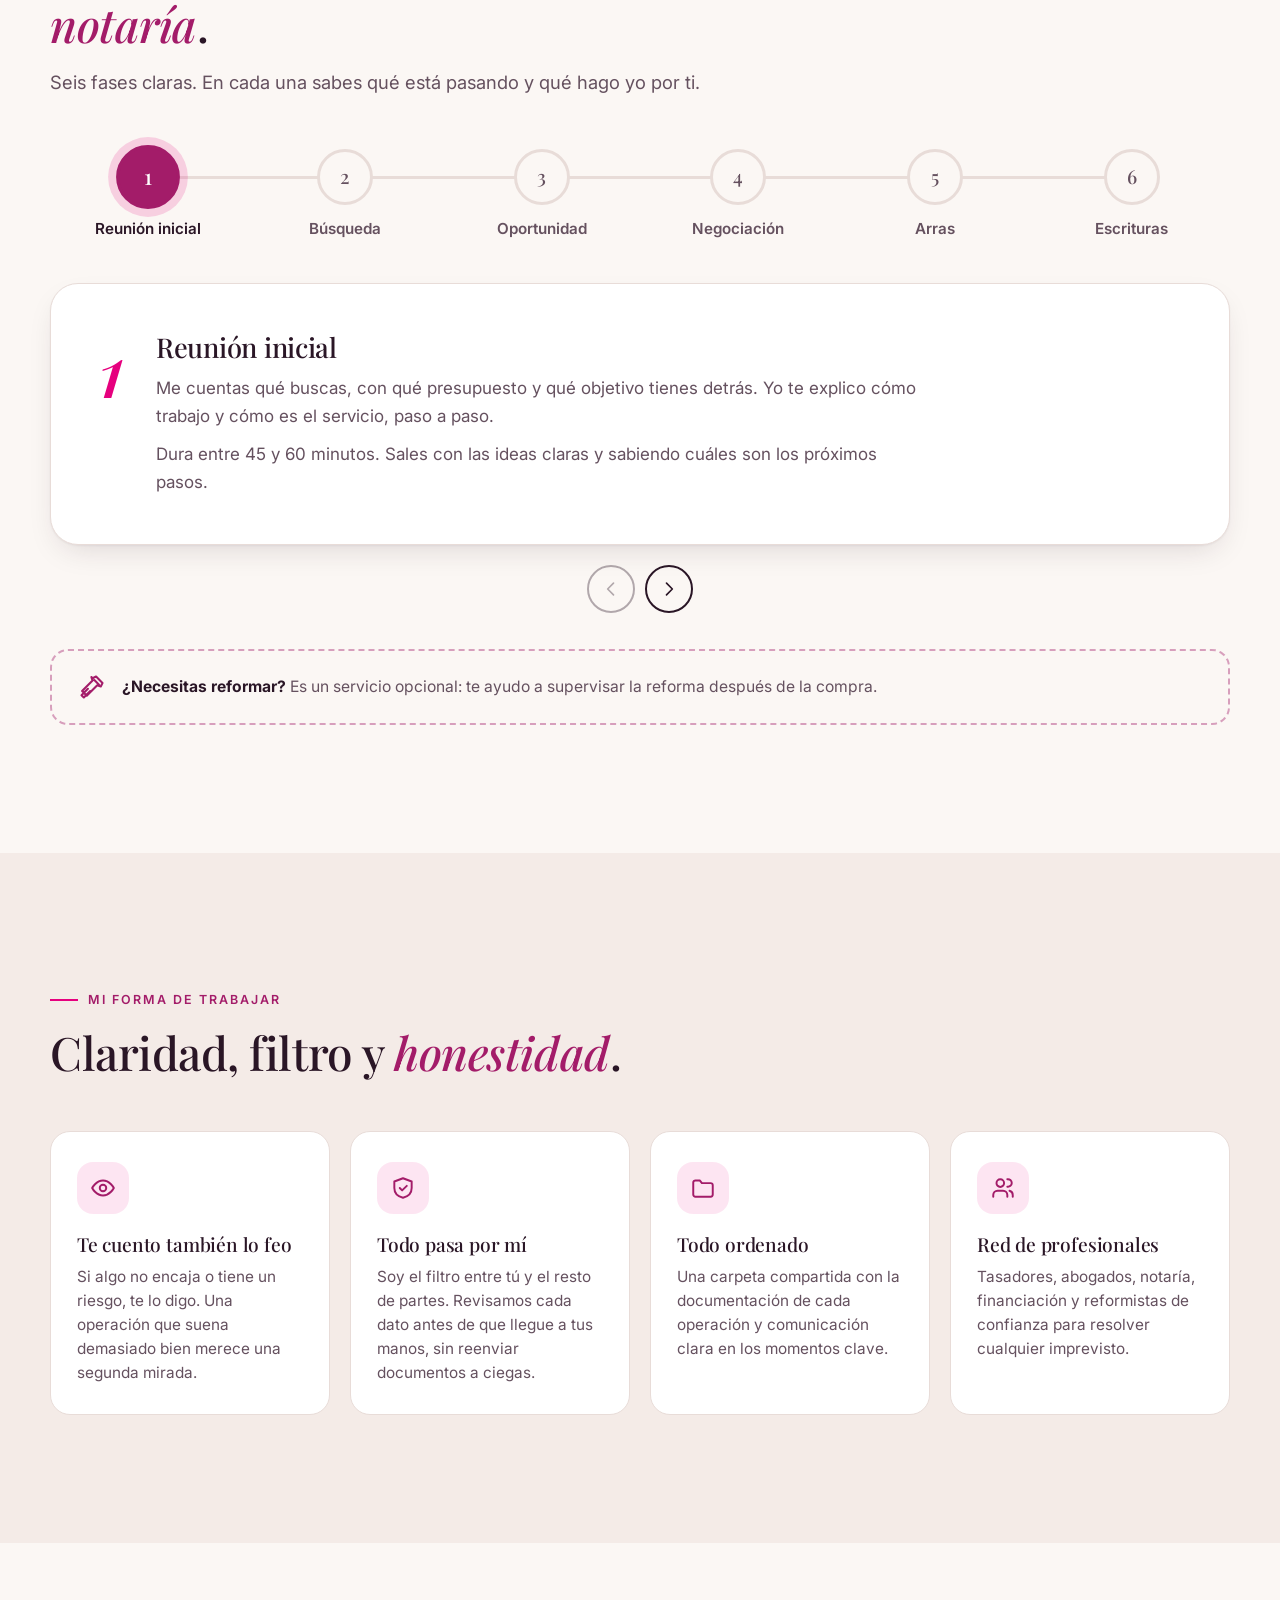
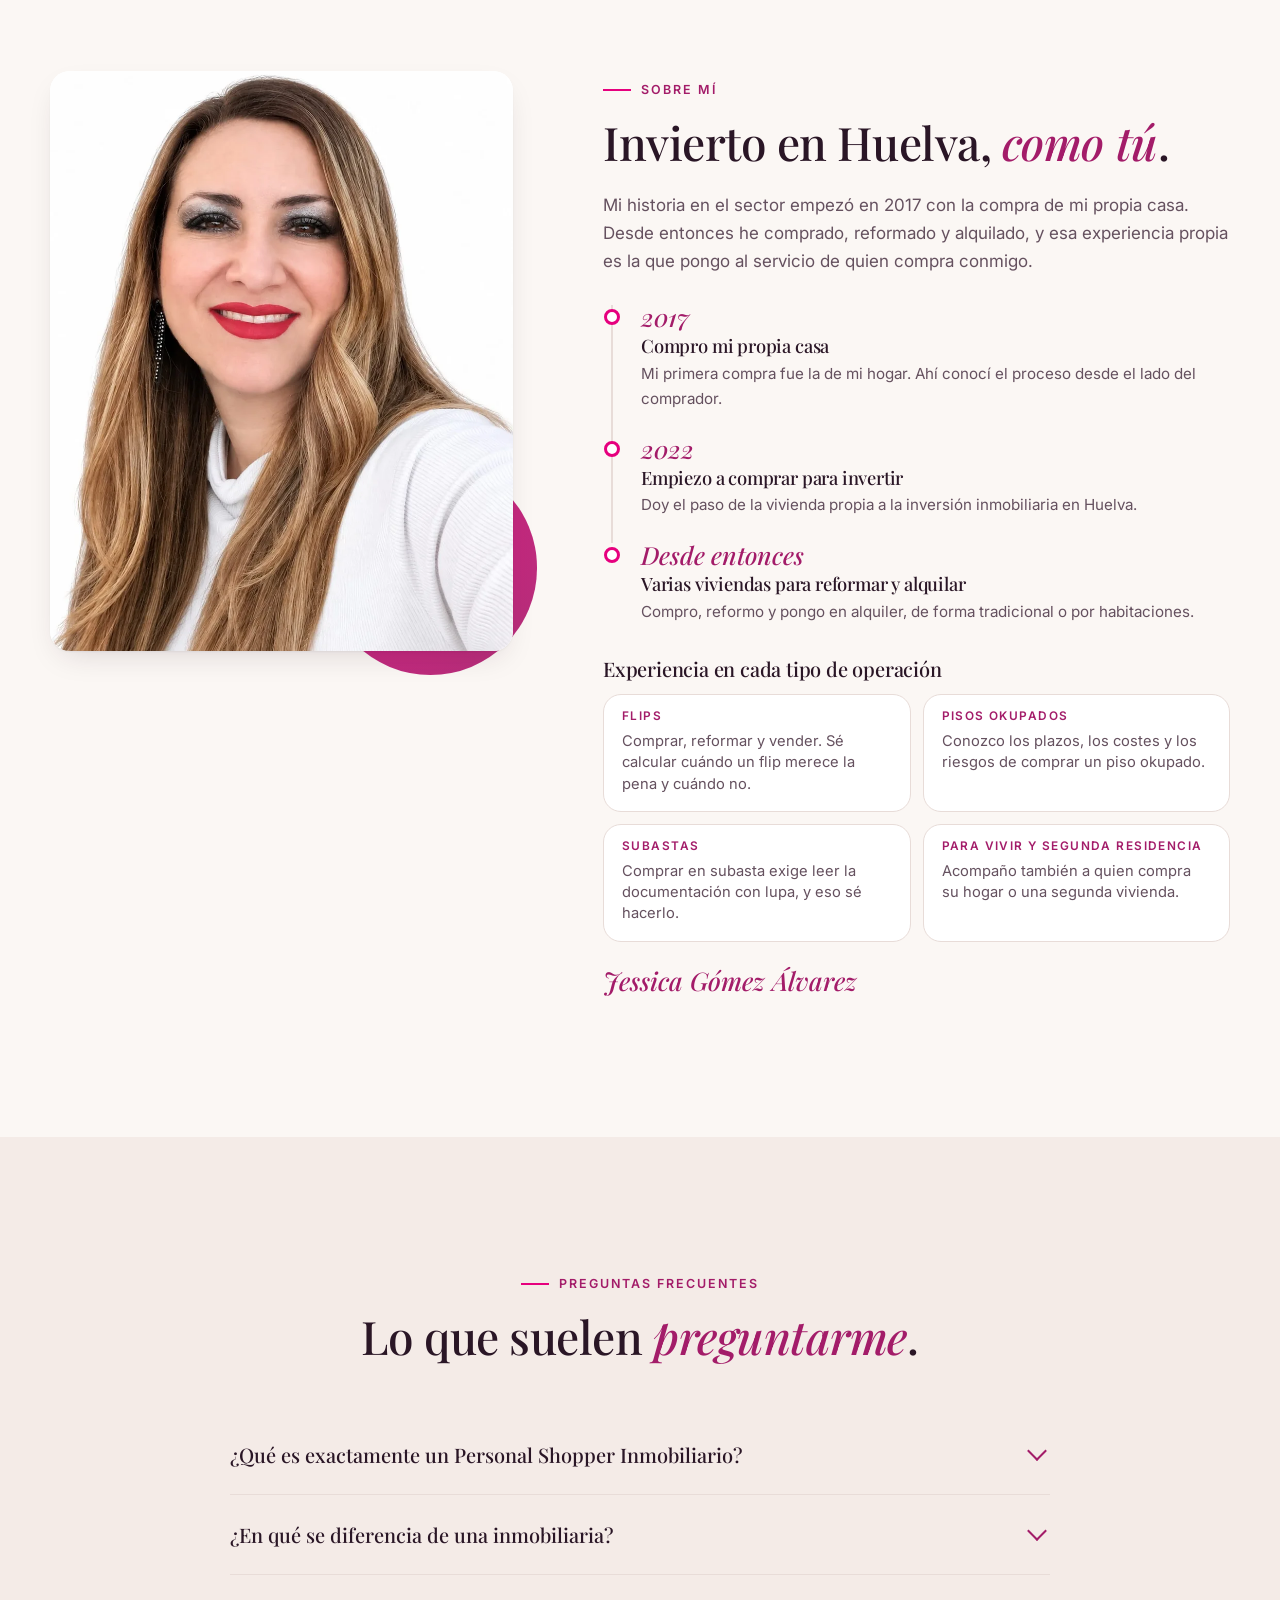
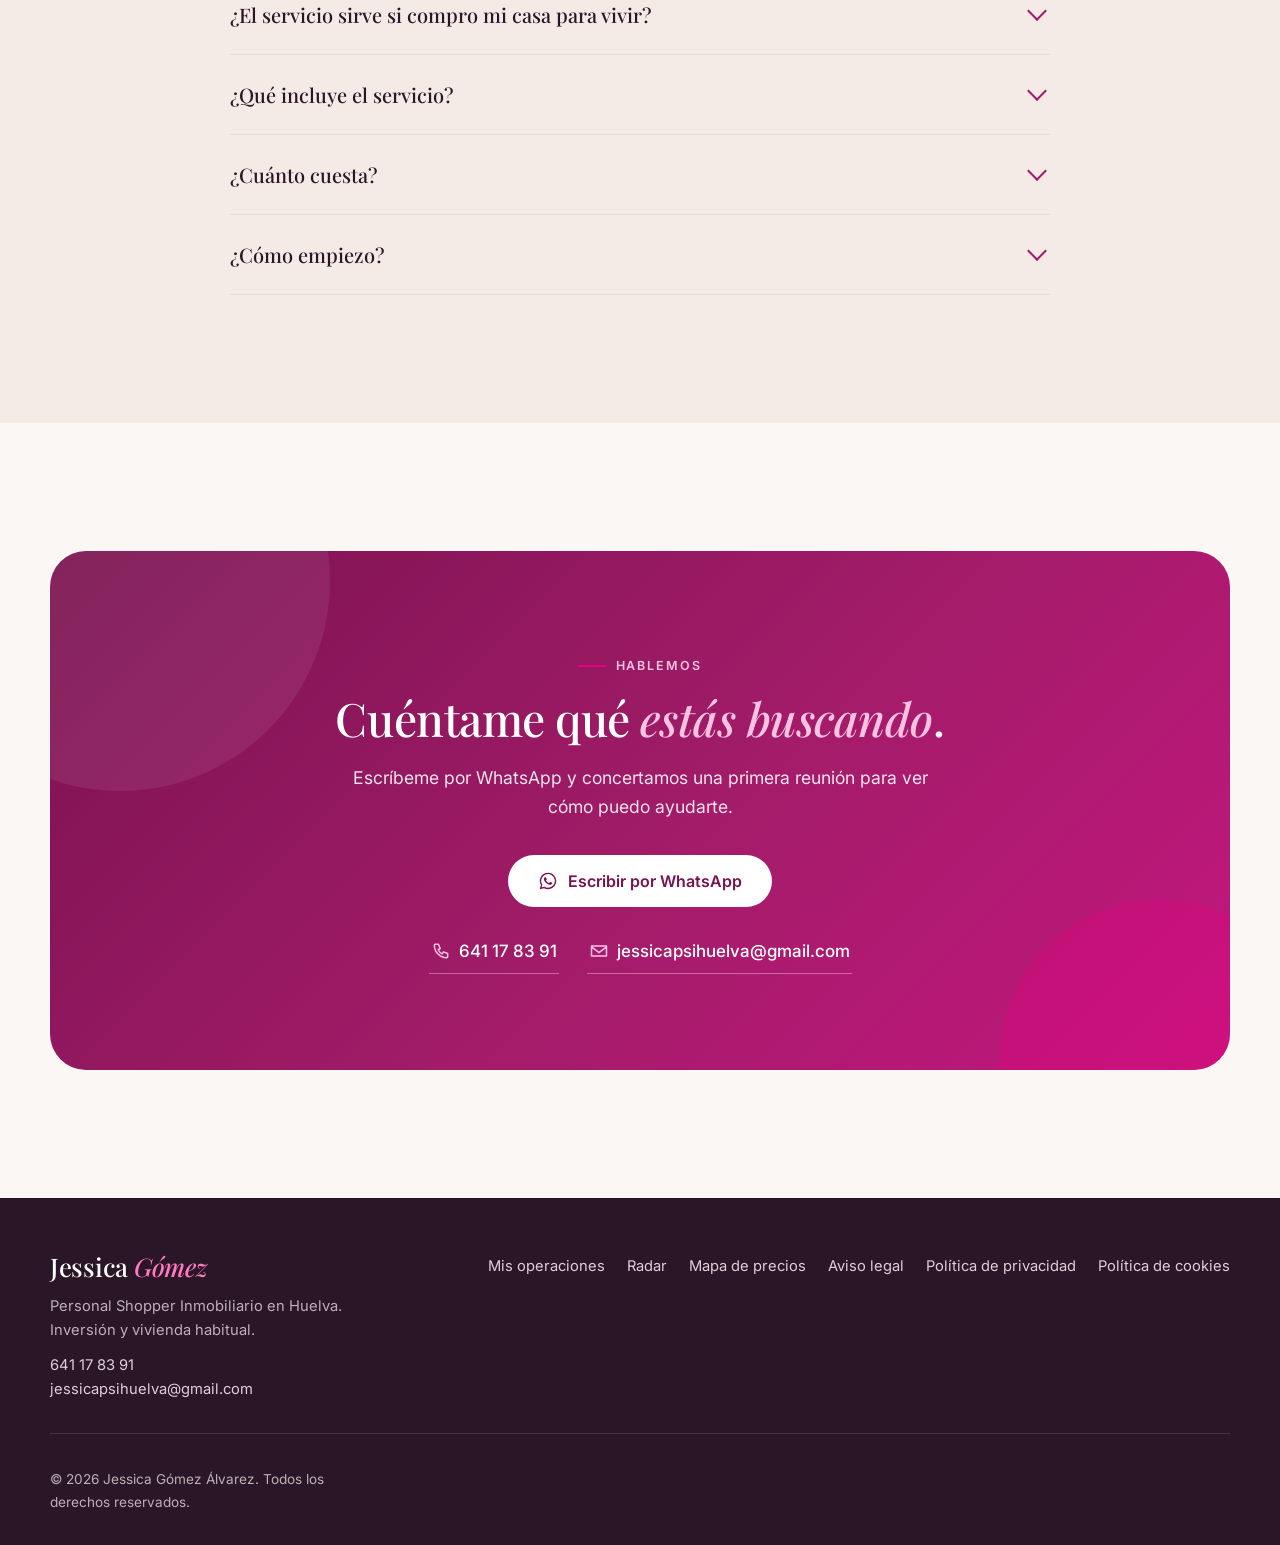
==== commit 3b6c260f: "fix: WhatsApp 641 17 83 91, comisiones de intermediarios y modalidad de alquiler - Un único número (" ====
--- a/index.html
+++ b/index.html
@@ -51,7 +51,7 @@
       <a href="radar.html">Radar</a>
       <a href="mapa.html">Mapa de precios</a>
       <a href="index.html#sobre-mi" aria-current="page">Sobre mí</a>
-      <a class="btn btn-primary" href="https://wa.me/34682459134?text=Hola%20Jessica%2C%20me%20gustar%C3%ADa%20reservar%20una%20reuni%C3%B3n%20inicial." target="_blank" rel="noopener">
+      <a class="btn btn-primary" href="https://wa.me/34641178391?text=Hola%20Jessica%2C%20me%20gustar%C3%ADa%20reservar%20una%20reuni%C3%B3n%20inicial." target="_blank" rel="noopener">
         <svg aria-hidden="true"><use href="#i-wa"/></svg>WhatsApp
       </a>
     </nav>
@@ -88,7 +88,7 @@
       </div>
 
       <div class="reveal" style="--d:.32s">
-        <a class="btn btn-primary" href="https://wa.me/34682459134?text=Hola%20Jessica%2C%20me%20gustar%C3%ADa%20reservar%20una%20reuni%C3%B3n%20inicial." target="_blank" rel="noopener">
+        <a class="btn btn-primary" href="https://wa.me/34641178391?text=Hola%20Jessica%2C%20me%20gustar%C3%ADa%20reservar%20una%20reuni%C3%B3n%20inicial." target="_blank" rel="noopener">
           <svg aria-hidden="true"><use href="#i-wa"/></svg>Reservar reunión inicial
         </a>
       </div>
@@ -205,7 +205,7 @@
     </div>
     <div class="why-cta reveal">
       <p>¿Te suena alguna? Cuéntame la tuya.</p>
-      <a class="btn btn-primary" href="https://wa.me/34682459134?text=Hola%20Jessica%2C%20me%20gustar%C3%ADa%20reservar%20una%20reuni%C3%B3n%20inicial." target="_blank" rel="noopener">
+      <a class="btn btn-primary" href="https://wa.me/34641178391?text=Hola%20Jessica%2C%20me%20gustar%C3%ADa%20reservar%20una%20reuni%C3%B3n%20inicial." target="_blank" rel="noopener">
         <svg aria-hidden="true"><use href="#i-wa"/></svg>Hablemos por WhatsApp
       </a>
     </div>
@@ -232,7 +232,7 @@
           <li><svg aria-hidden="true"><use href="#i-check"/></svg>Valor de referencia catastral y gastos revisados antes de decidir</li>
           <li><svg aria-hidden="true"><use href="#i-check"/></svg>Supervisión de la reforma, si la operación la necesita</li>
         </ul>
-        <a class="btn btn-primary" href="https://wa.me/34682459134?text=Hola%20Jessica%2C%20quiero%20invertir%20en%20vivienda%20en%20Huelva%20y%20me%20gustar%C3%ADa%20hablar%20contigo." target="_blank" rel="noopener">
+        <a class="btn btn-primary" href="https://wa.me/34641178391?text=Hola%20Jessica%2C%20quiero%20invertir%20en%20vivienda%20en%20Huelva%20y%20me%20gustar%C3%ADa%20hablar%20contigo." target="_blank" rel="noopener">
           <svg aria-hidden="true"><use href="#i-wa"/></svg>Quiero invertir
         </a>
       </article>
@@ -247,7 +247,7 @@
           <li><svg aria-hidden="true"><use href="#i-check"/></svg>Negociación del precio y de las condiciones</li>
           <li><svg aria-hidden="true"><use href="#i-check"/></svg>Acompañamiento hasta que tienes las llaves</li>
         </ul>
-        <a class="btn btn-light" href="https://wa.me/34682459134?text=Hola%20Jessica%2C%20quiero%20comprar%20mi%20vivienda%20en%20Huelva%20y%20me%20gustar%C3%ADa%20hablar%20contigo." target="_blank" rel="noopener">
+        <a class="btn btn-light" href="https://wa.me/34641178391?text=Hola%20Jessica%2C%20quiero%20comprar%20mi%20vivienda%20en%20Huelva%20y%20me%20gustar%C3%ADa%20hablar%20contigo." target="_blank" rel="noopener">
           <svg aria-hidden="true"><use href="#i-wa"/></svg>Quiero mi hogar
         </a>
       </article>
@@ -390,7 +390,7 @@
       <h3 class="exp-title reveal">Experiencia en cada tipo de operación</h3>
       <ul class="exp reveal">
         <li><b>Flips</b><span>Comprar, reformar y vender. Sé calcular cuándo un flip merece la pena y cuándo no.</span></li>
-        <li><b>Viviendas ocupadas</b><span>Conozco los plazos, los costes y los riesgos de comprar una vivienda con ocupantes.</span></li>
+        <li><b>Pisos okupados</b><span>Conozco los plazos, los costes y los riesgos de comprar un piso okupado.</span></li>
         <li><b>Subastas</b><span>Comprar en subasta exige leer la documentación con lupa, y eso sé hacerlo.</span></li>
         <li><b>Para vivir y segunda residencia</b><span>Acompaño también a quien compra su hogar o una segunda vivienda.</span></li>
       </ul>
@@ -443,10 +443,9 @@
       <span class="eyebrow" style="color:#ffc2e3;justify-content:center">Hablemos</span>
       <h2 style="margin-top:18px">Cuéntame qué <em>estás buscando</em>.</h2>
       <p>Escríbeme por WhatsApp y concertamos una primera reunión para ver cómo puedo ayudarte.</p>
-      <a class="btn btn-light" href="https://wa.me/34682459134?text=Hola%20Jessica%2C%20me%20gustar%C3%ADa%20reservar%20una%20reuni%C3%B3n%20inicial." target="_blank" rel="noopener">
+      <a class="btn btn-light" href="https://wa.me/34641178391?text=Hola%20Jessica%2C%20me%20gustar%C3%ADa%20reservar%20una%20reuni%C3%B3n%20inicial." target="_blank" rel="noopener">
         <svg aria-hidden="true"><use href="#i-wa"/></svg>Escribir por WhatsApp
       </a>
-      <small>WhatsApp +34 682 45 91 34</small>
       <ul class="cta-contact">
         <li><a href="tel:+34641178391"><svg aria-hidden="true"><use href="#i-phone"/></svg>641 17 83 91</a></li>
         <li><a href="mailto:jessicapsihuelva@gmail.com"><svg aria-hidden="true"><use href="#i-mail"/></svg>jessicapsihuelva@gmail.com</a></li>
@@ -478,7 +477,7 @@
   </div>
 </footer>
 
-<a class="wa-float" href="https://wa.me/34682459134?text=Hola%20Jessica%2C%20me%20gustar%C3%ADa%20reservar%20una%20reuni%C3%B3n%20inicial." target="_blank" rel="noopener" aria-label="Escribir por WhatsApp">
+<a class="wa-float" href="https://wa.me/34641178391?text=Hola%20Jessica%2C%20me%20gustar%C3%ADa%20reservar%20una%20reuni%C3%B3n%20inicial." target="_blank" rel="noopener" aria-label="Escribir por WhatsApp">
   <svg aria-hidden="true"><use href="#i-wa"/></svg>
 </a>
 
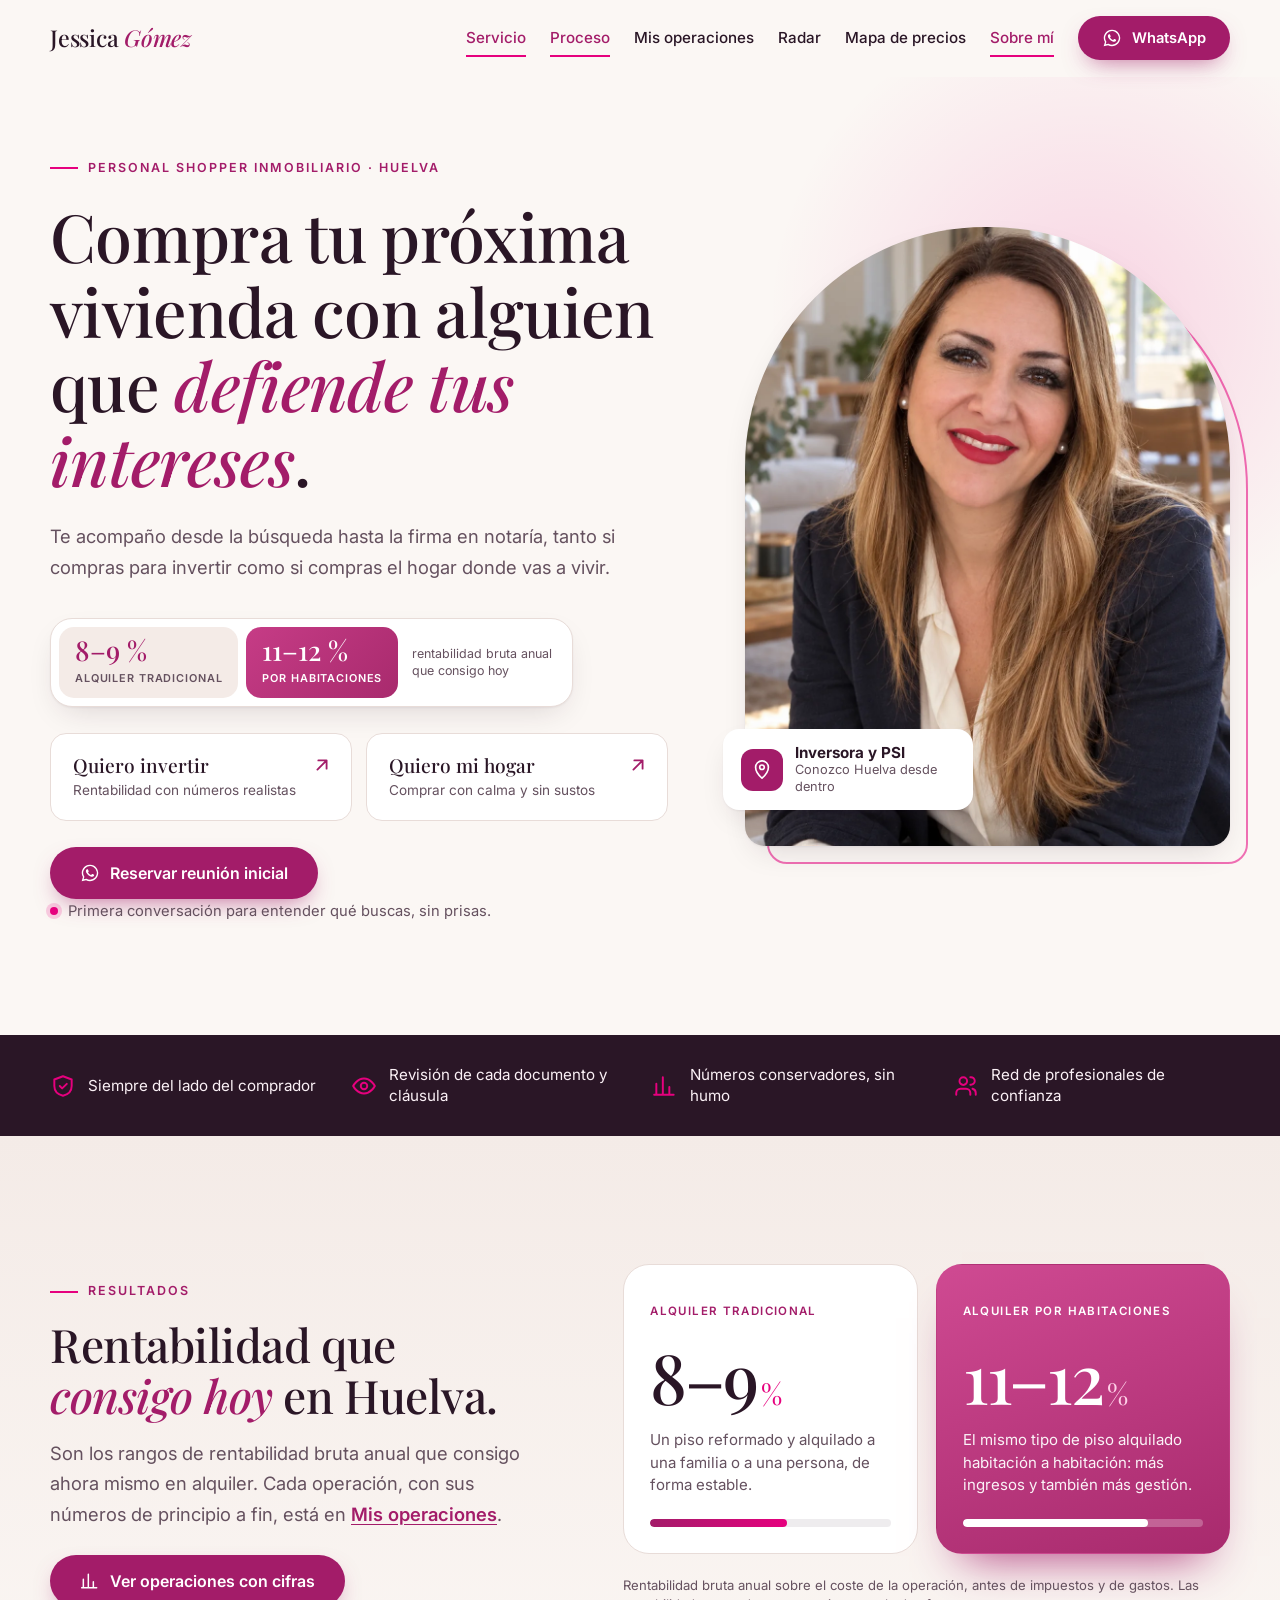
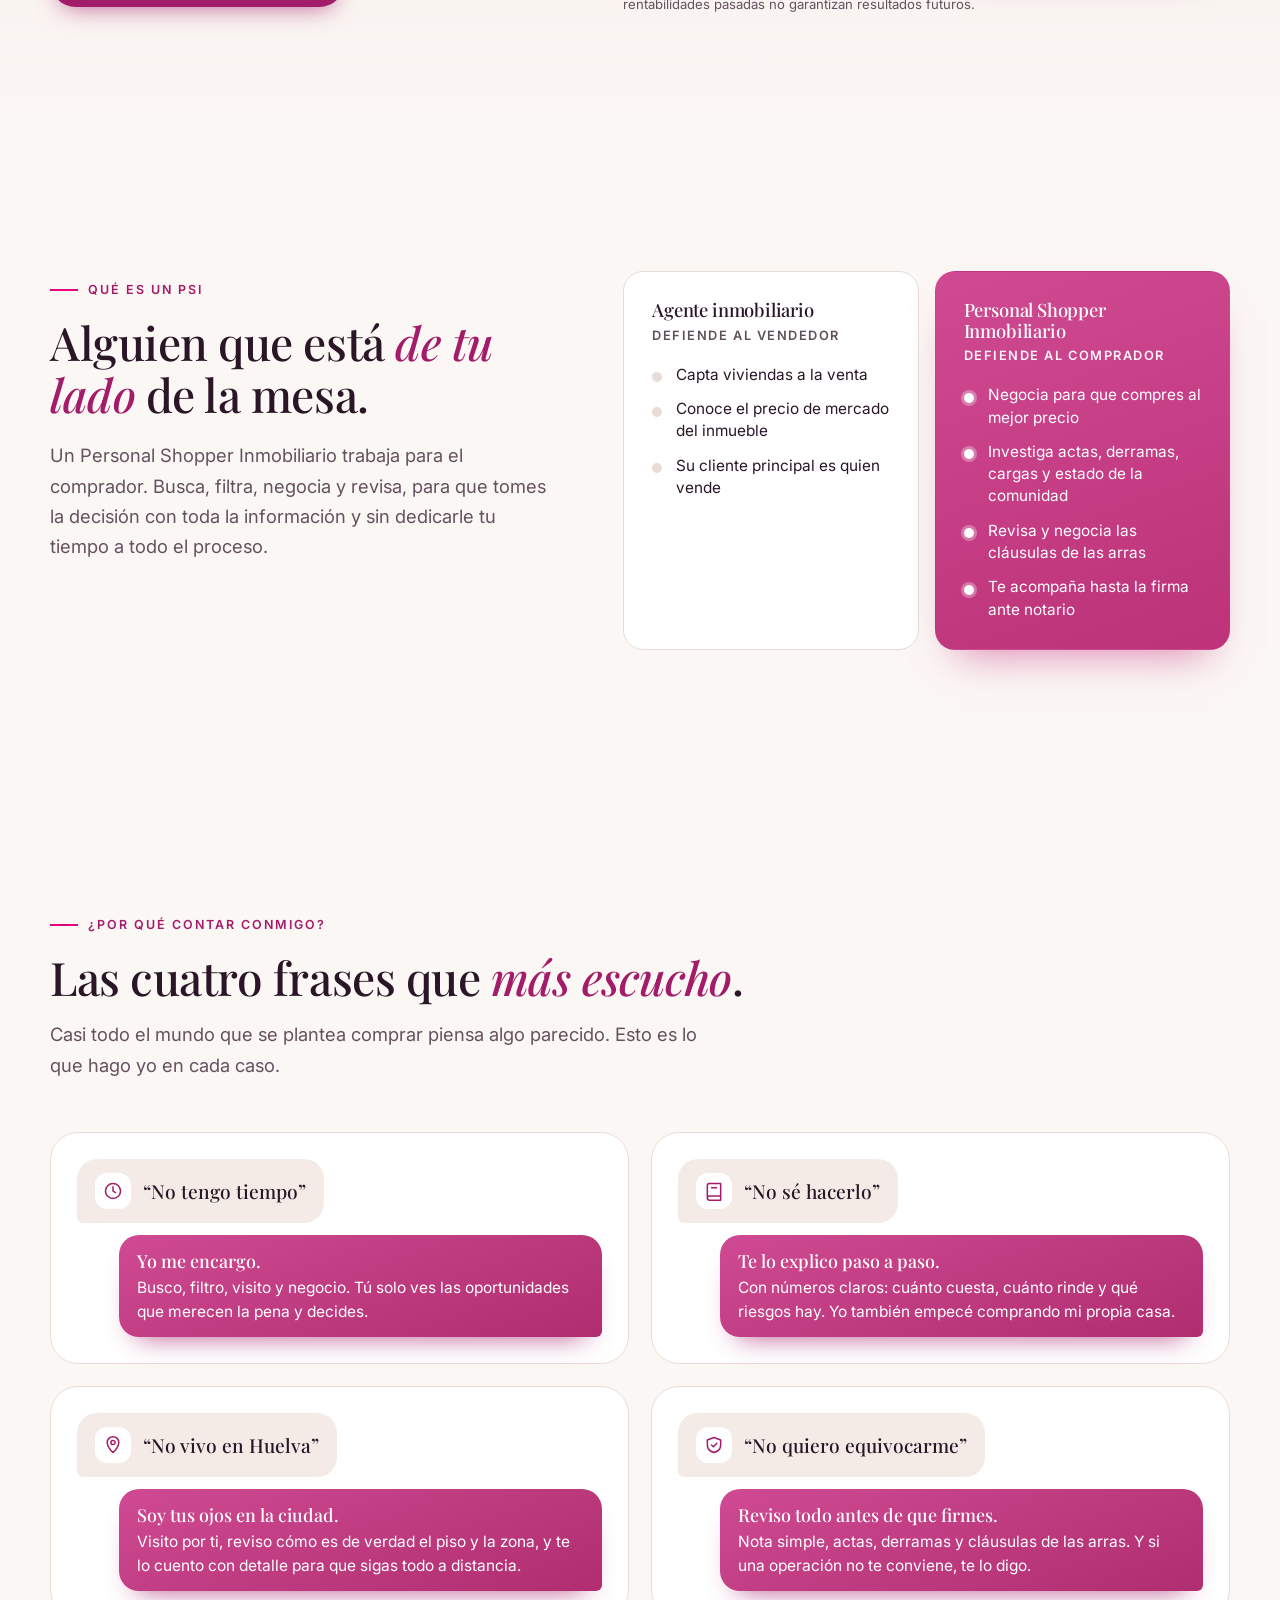
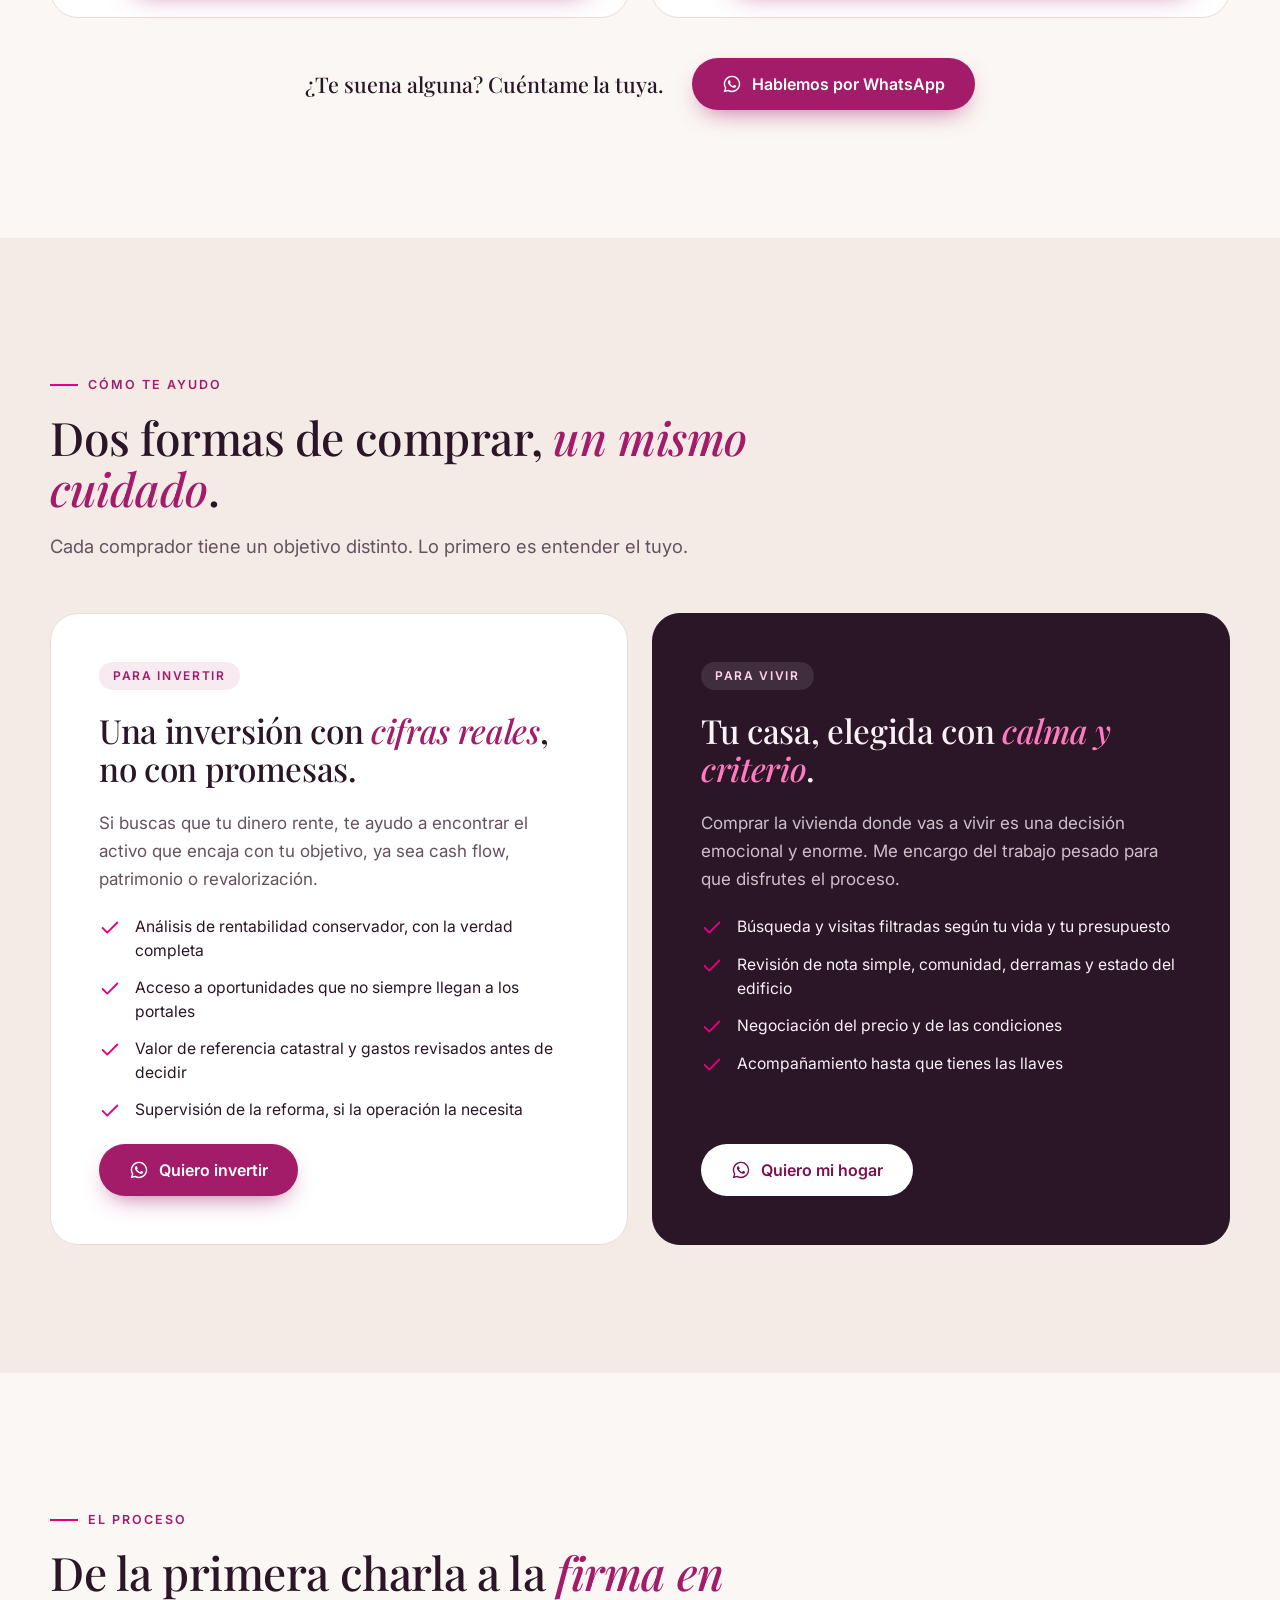
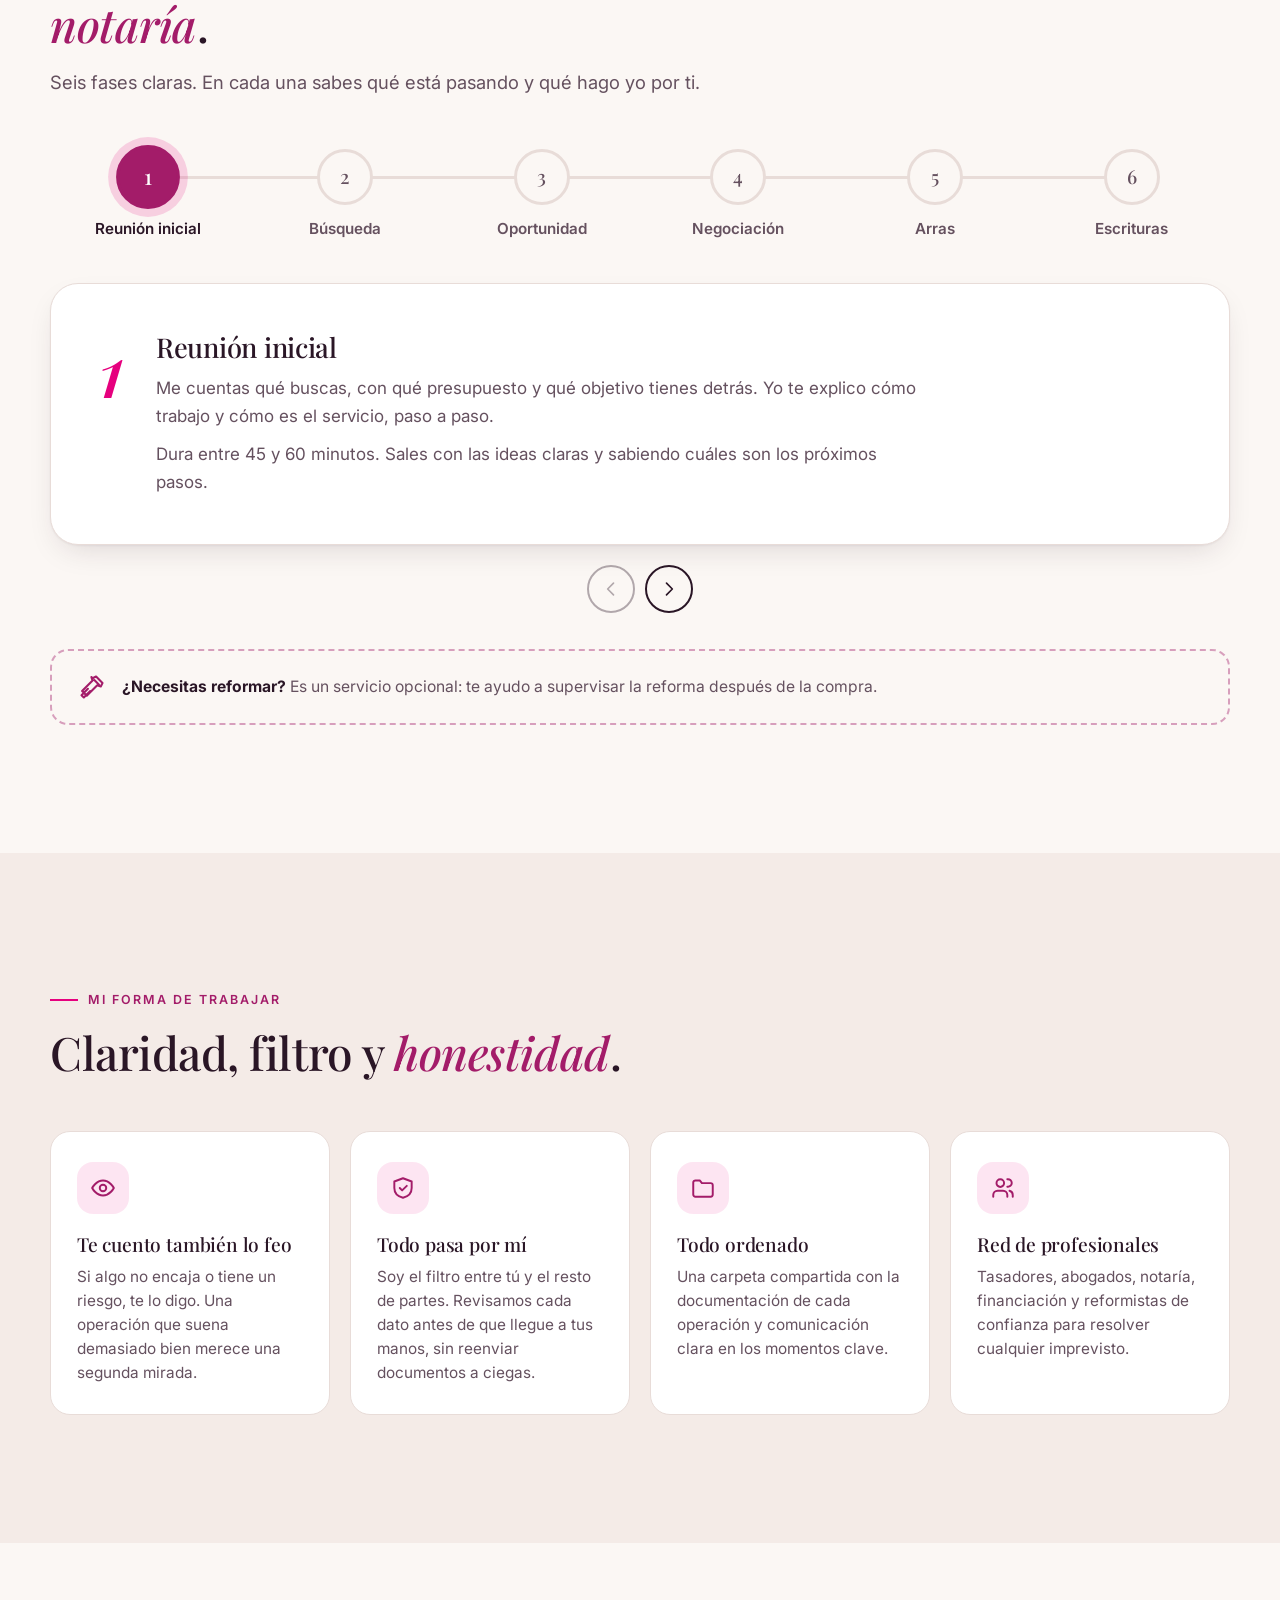
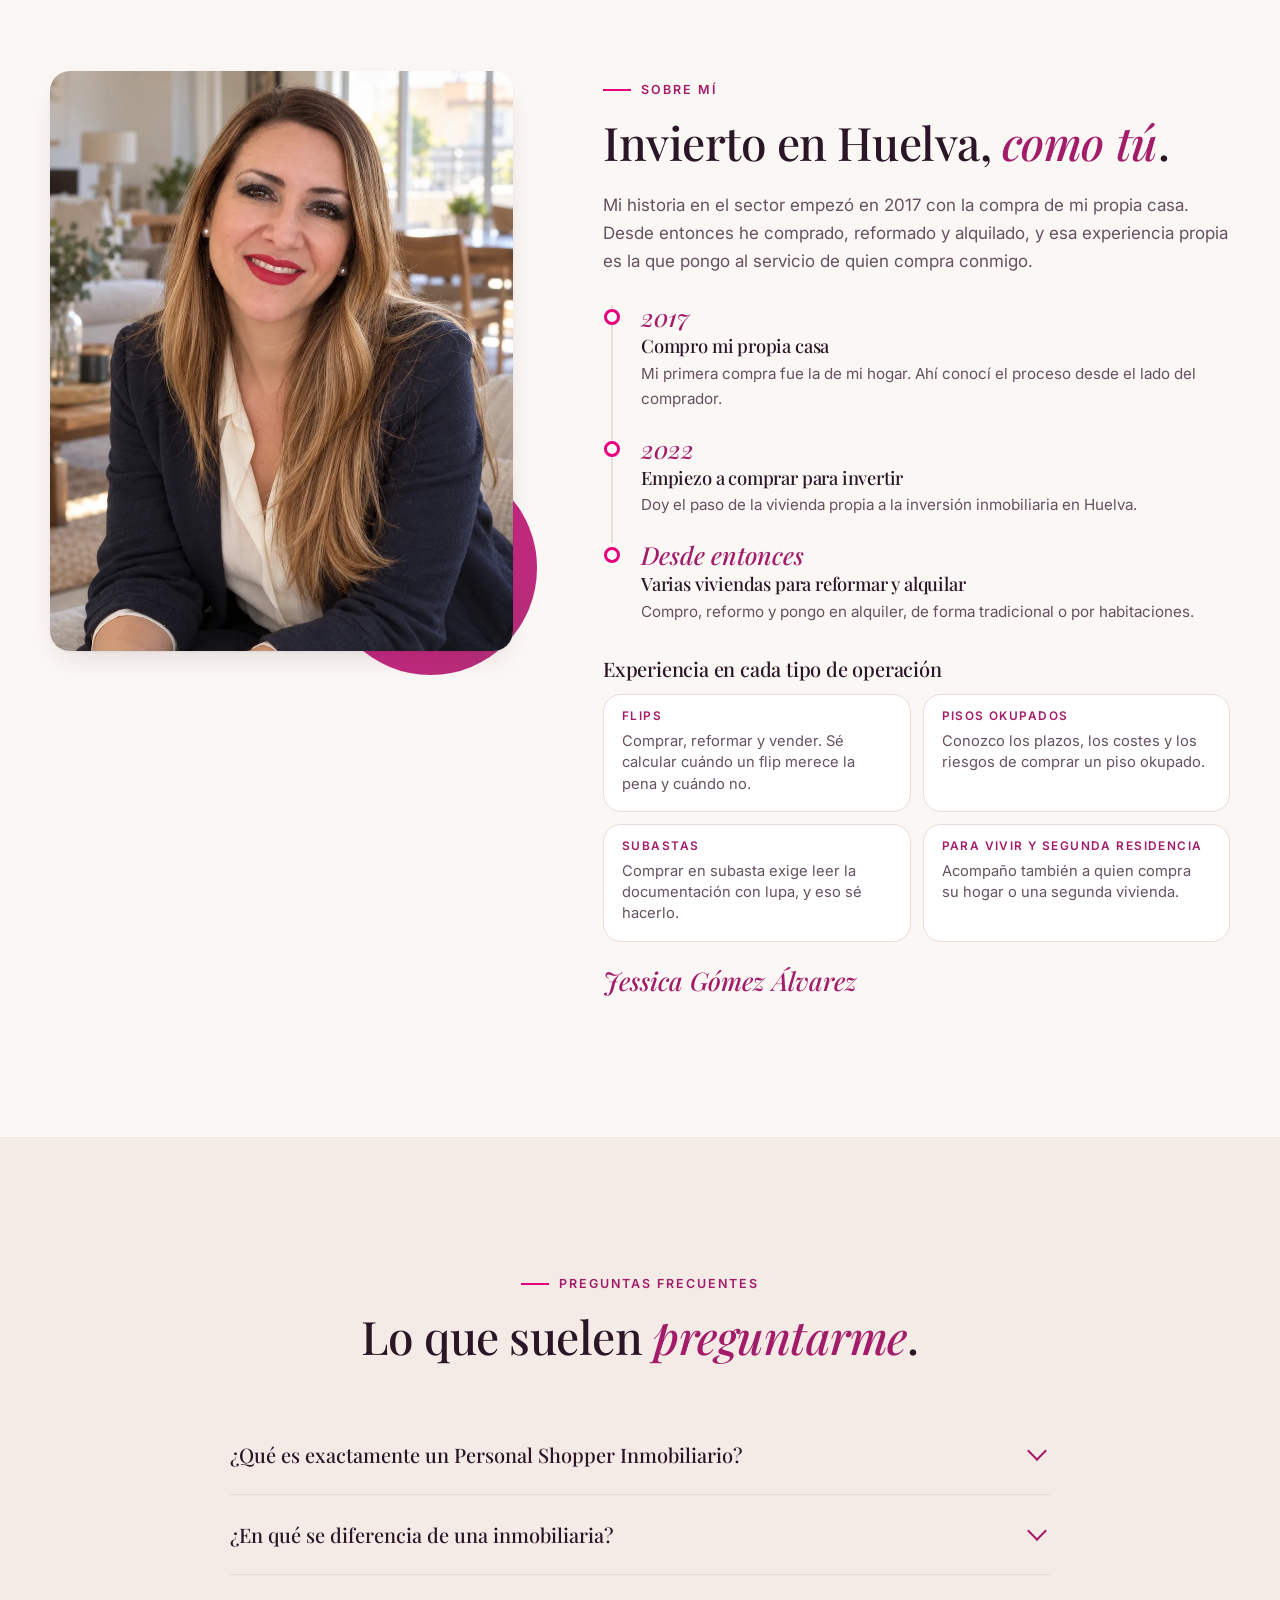
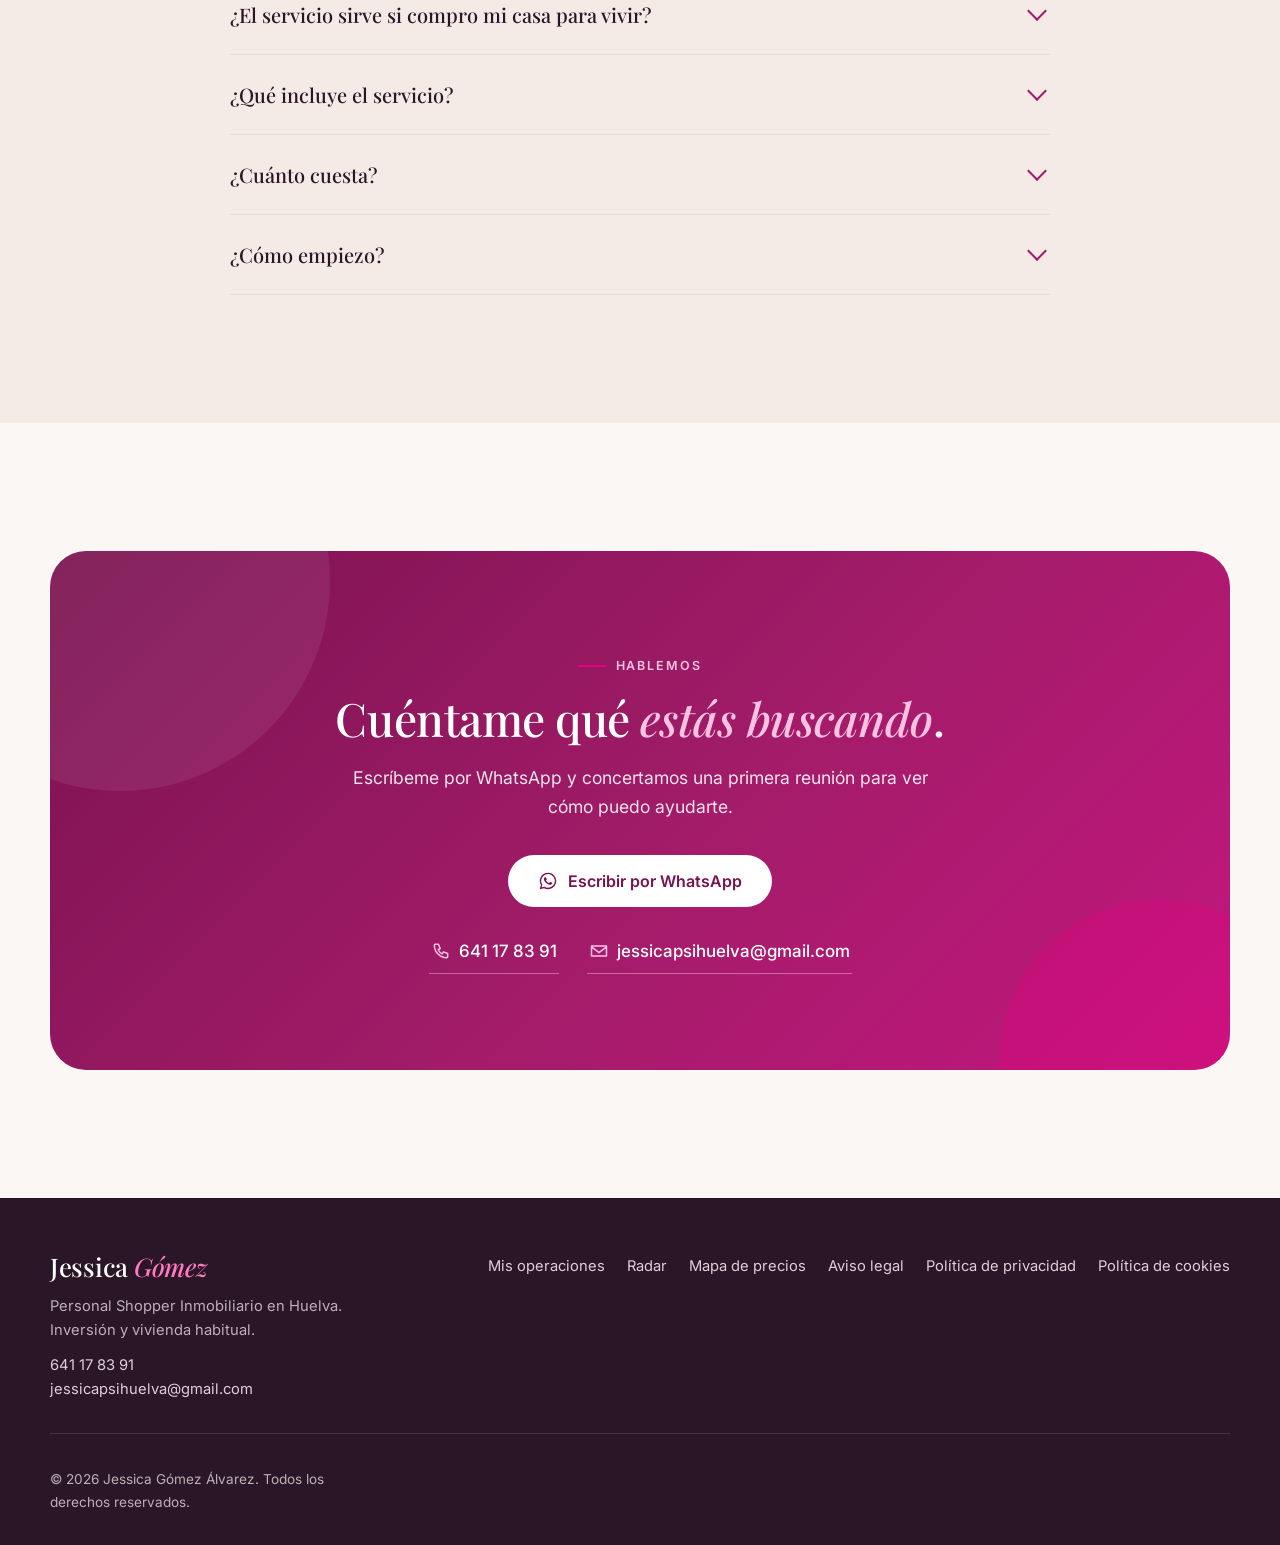
==== commit e9319fa1: "feat: fotos de calles y retrato nuevo, mapa y radar solo con las zonas de trabajo - Retrato jessica-" ====
--- a/index.html
+++ b/index.html
@@ -13,8 +13,8 @@
 <link rel="preconnect" href="https://fonts.googleapis.com">
 <link rel="preconnect" href="https://fonts.gstatic.com" crossorigin>
 <link rel="stylesheet" href="https://fonts.googleapis.com/css2?family=Inter:wght@400;500;600&family=Playfair+Display:ital,wght@0,400;0,500;0,600;1,400;1,500&display=swap">
-<link rel="stylesheet" href="styles.css?v=20261021">
-<link rel="stylesheet" href="home.css?v=20261021">
+<link rel="stylesheet" href="styles.css?v=20261022">
+<link rel="stylesheet" href="home.css?v=20261022">
 <script>document.documentElement.className = "js";</script>
 </head>
 <body>
@@ -97,7 +97,7 @@
 
     <div class="portrait reveal" style="--d:.2s">
       <div class="portrait-frame">
-        <img src="assets/img/jessica-hero.webp" width="1000" height="1436" alt="Jessica, Personal Shopper Inmobiliario en Huelva, sonriendo con blazer verde" fetchpriority="high">
+        <img src="assets/img/jessica-hero.webp?v=2" width="1000" height="1436" alt="Jessica, Personal Shopper Inmobiliario en Huelva, sonriendo, con blazer azul marino y blusa blanca" fetchpriority="high">
       </div>
       <div class="badge">
         <span class="badge-icon"><svg aria-hidden="true"><use href="#i-pin"/></svg></span>
@@ -363,7 +363,7 @@
   <div class="wrap about-grid">
     <div class="about-photo reveal">
       <div class="frame">
-        <img src="assets/img/jessica-sobre.webp" width="900" height="1170" alt="Retrato de Jessica sonriendo" loading="lazy">
+        <img src="assets/img/jessica-sobre.webp?v=2" width="900" height="1170" alt="Retrato de Jessica sonriendo" loading="lazy">
       </div>
     </div>
     <div>
@@ -481,6 +481,6 @@
   <svg aria-hidden="true"><use href="#i-wa"/></svg>
 </a>
 
-<script defer src="main.js?v=20261021"></script>
+<script defer src="main.js?v=20261022"></script>
 </body>
 </html>
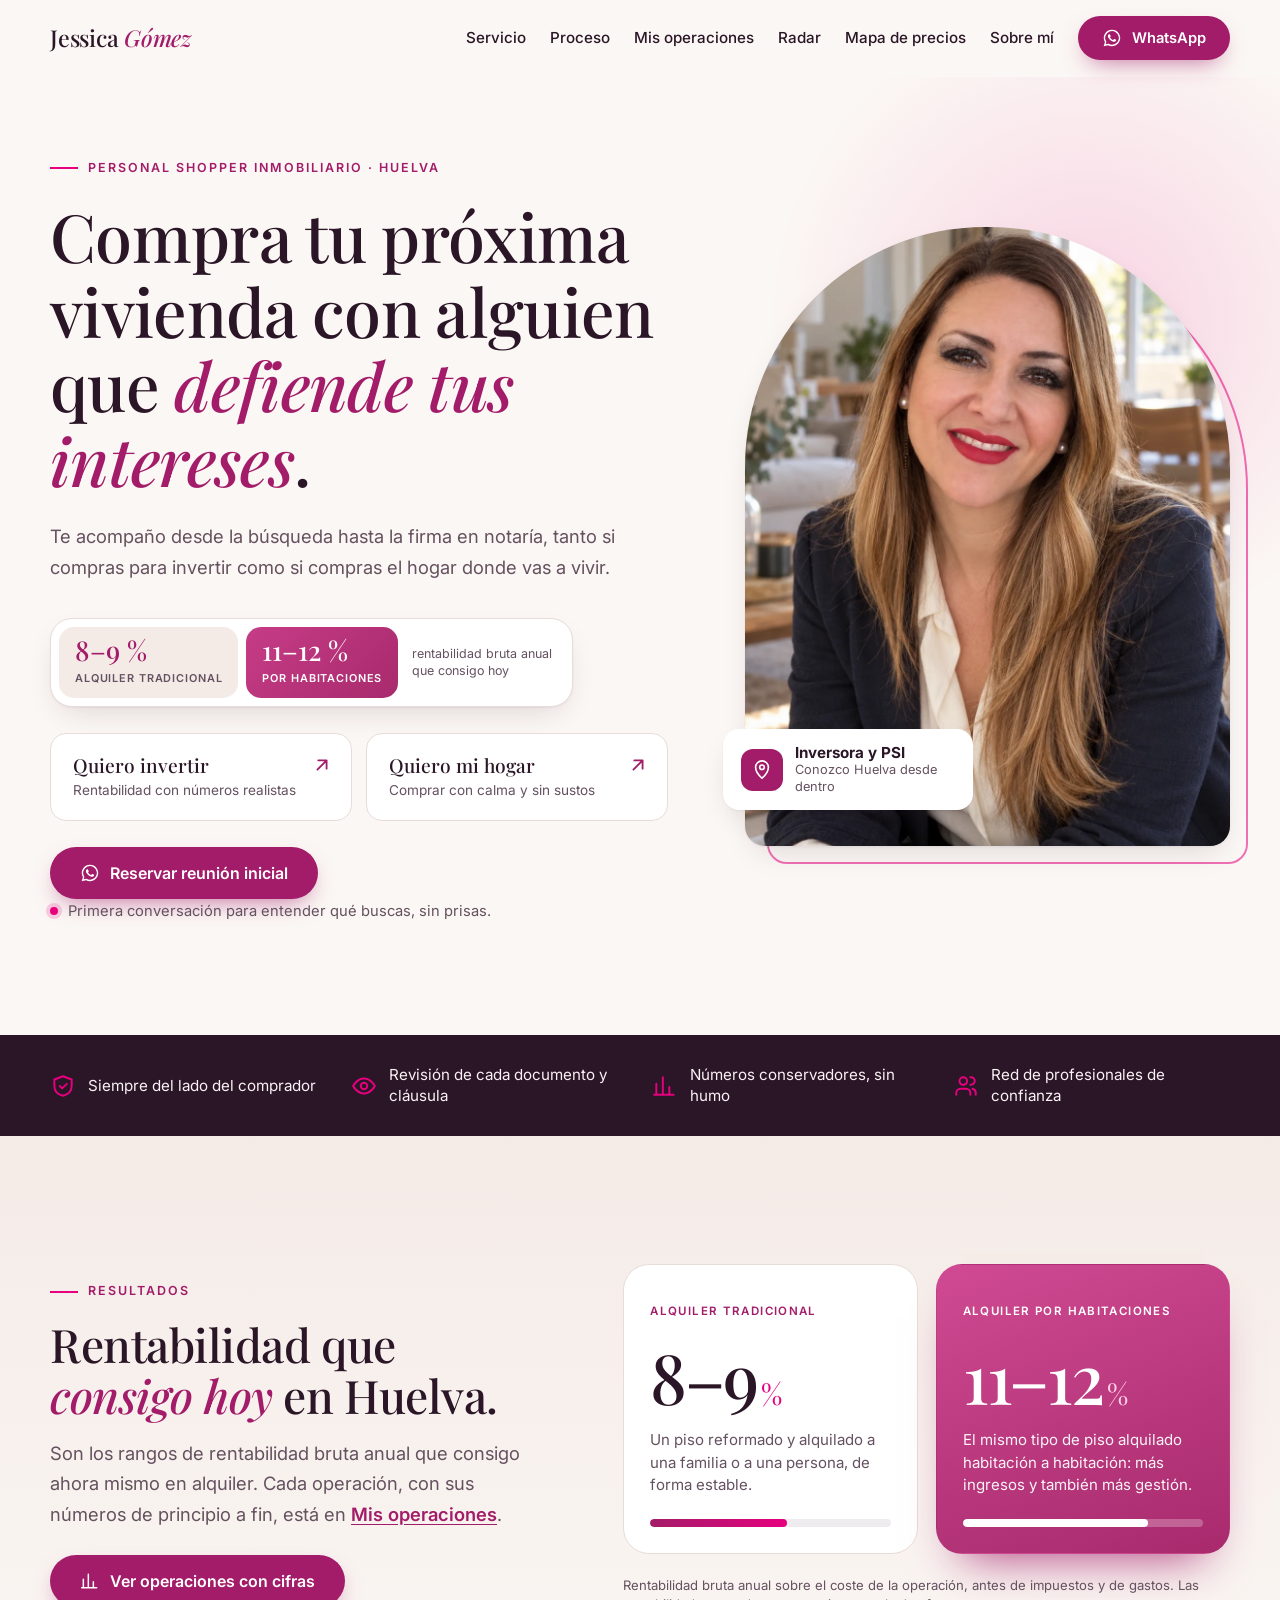
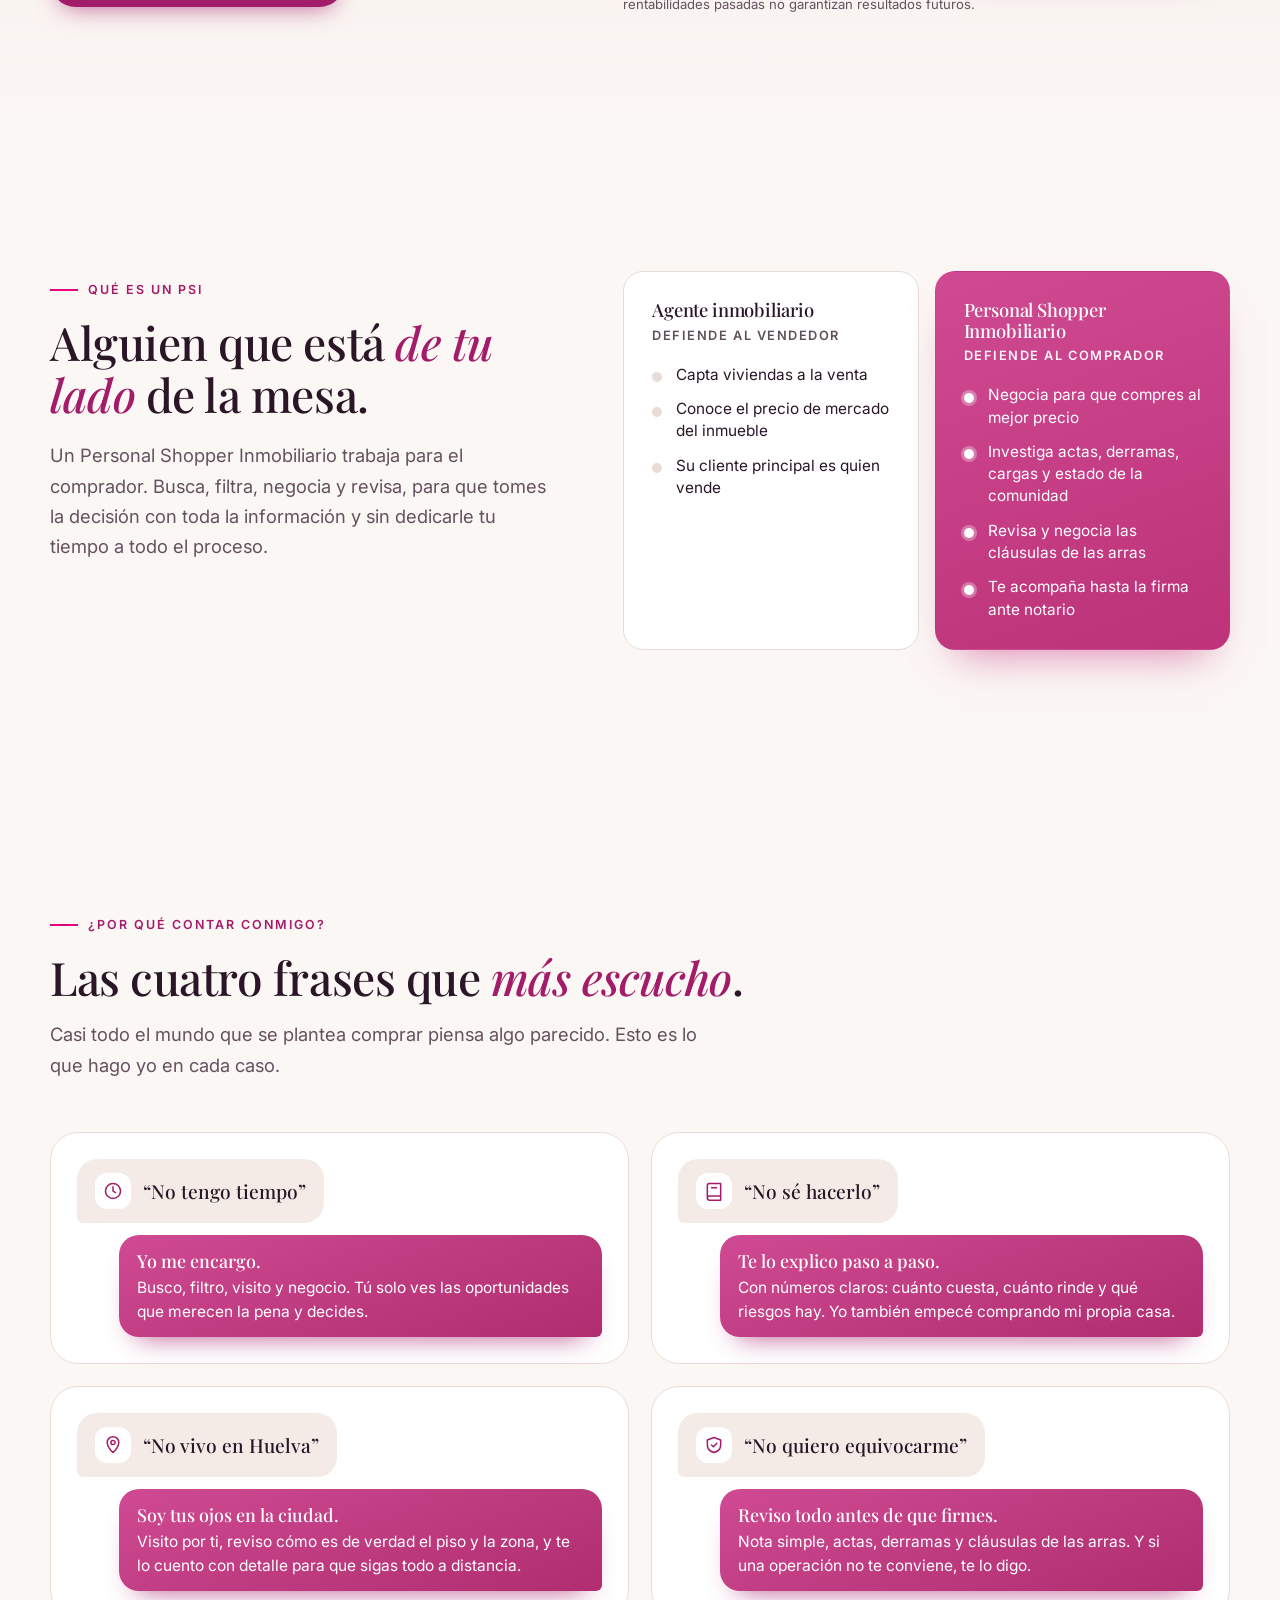
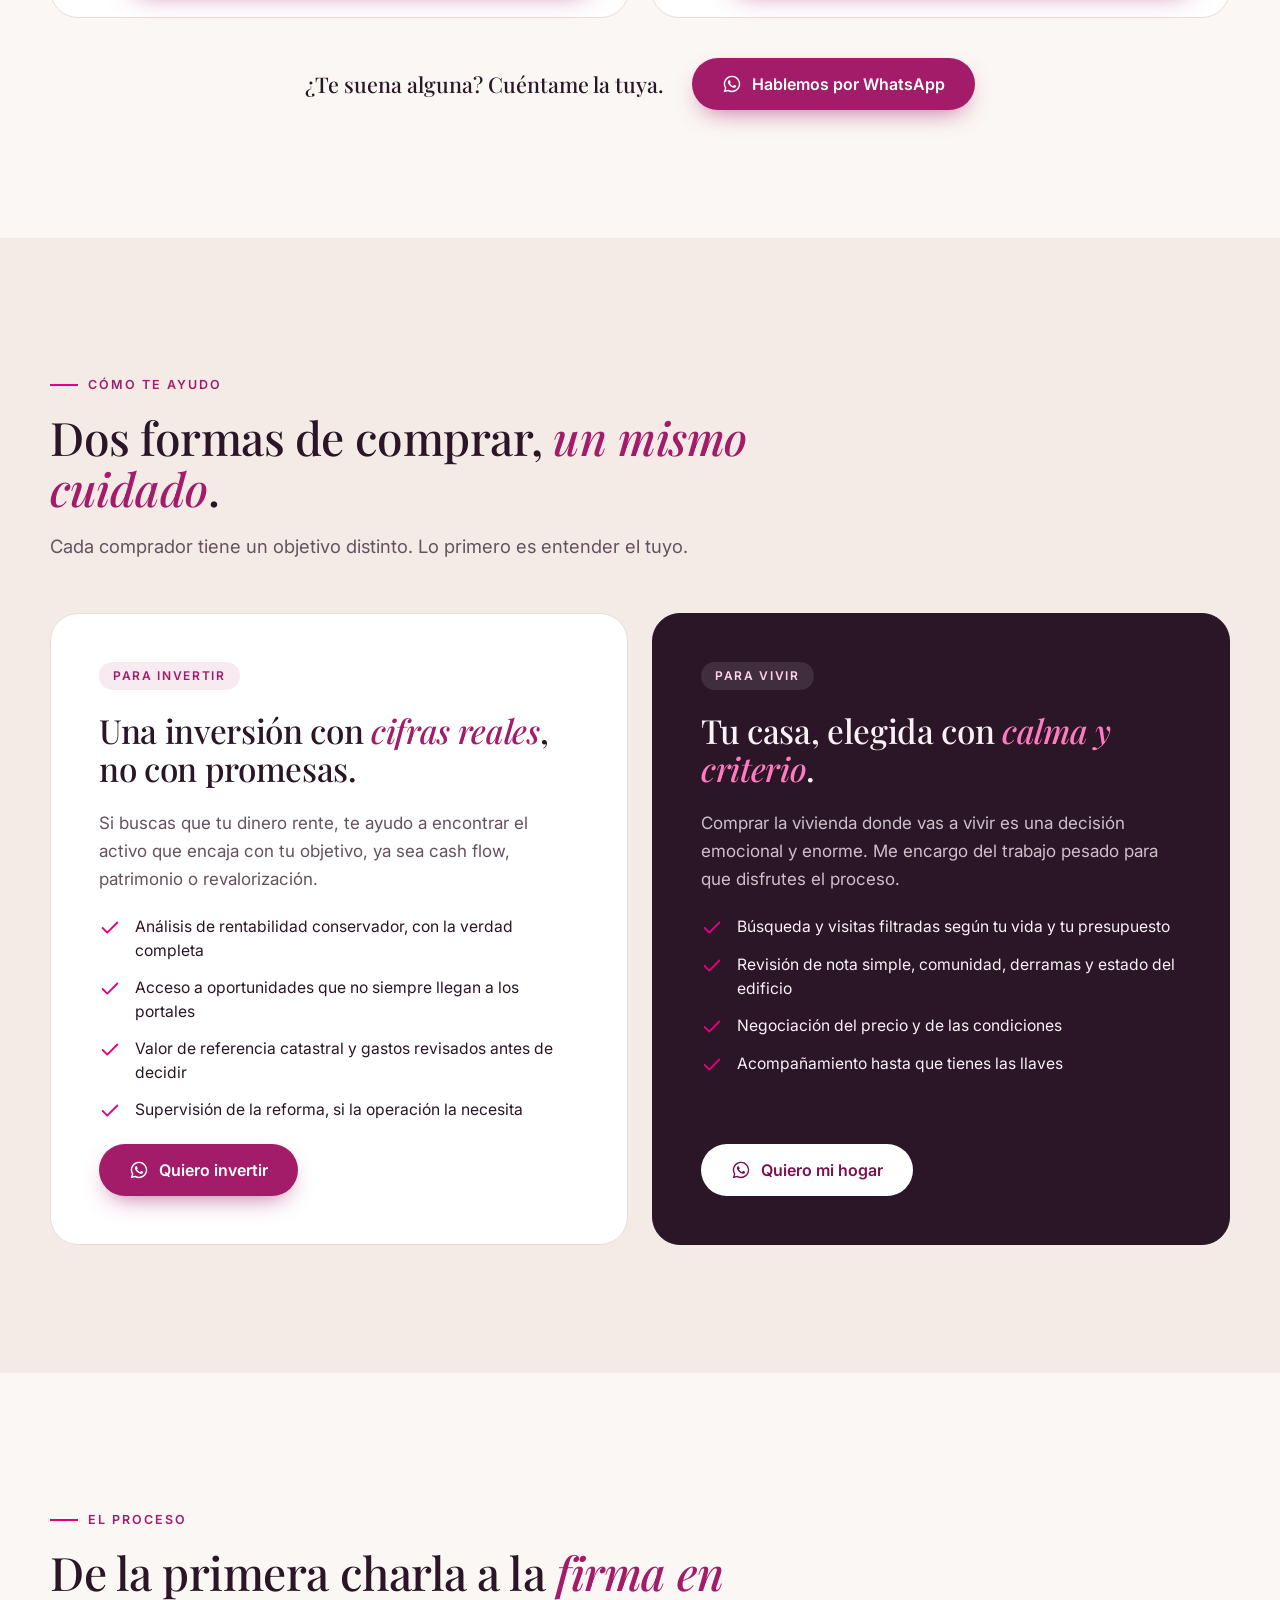
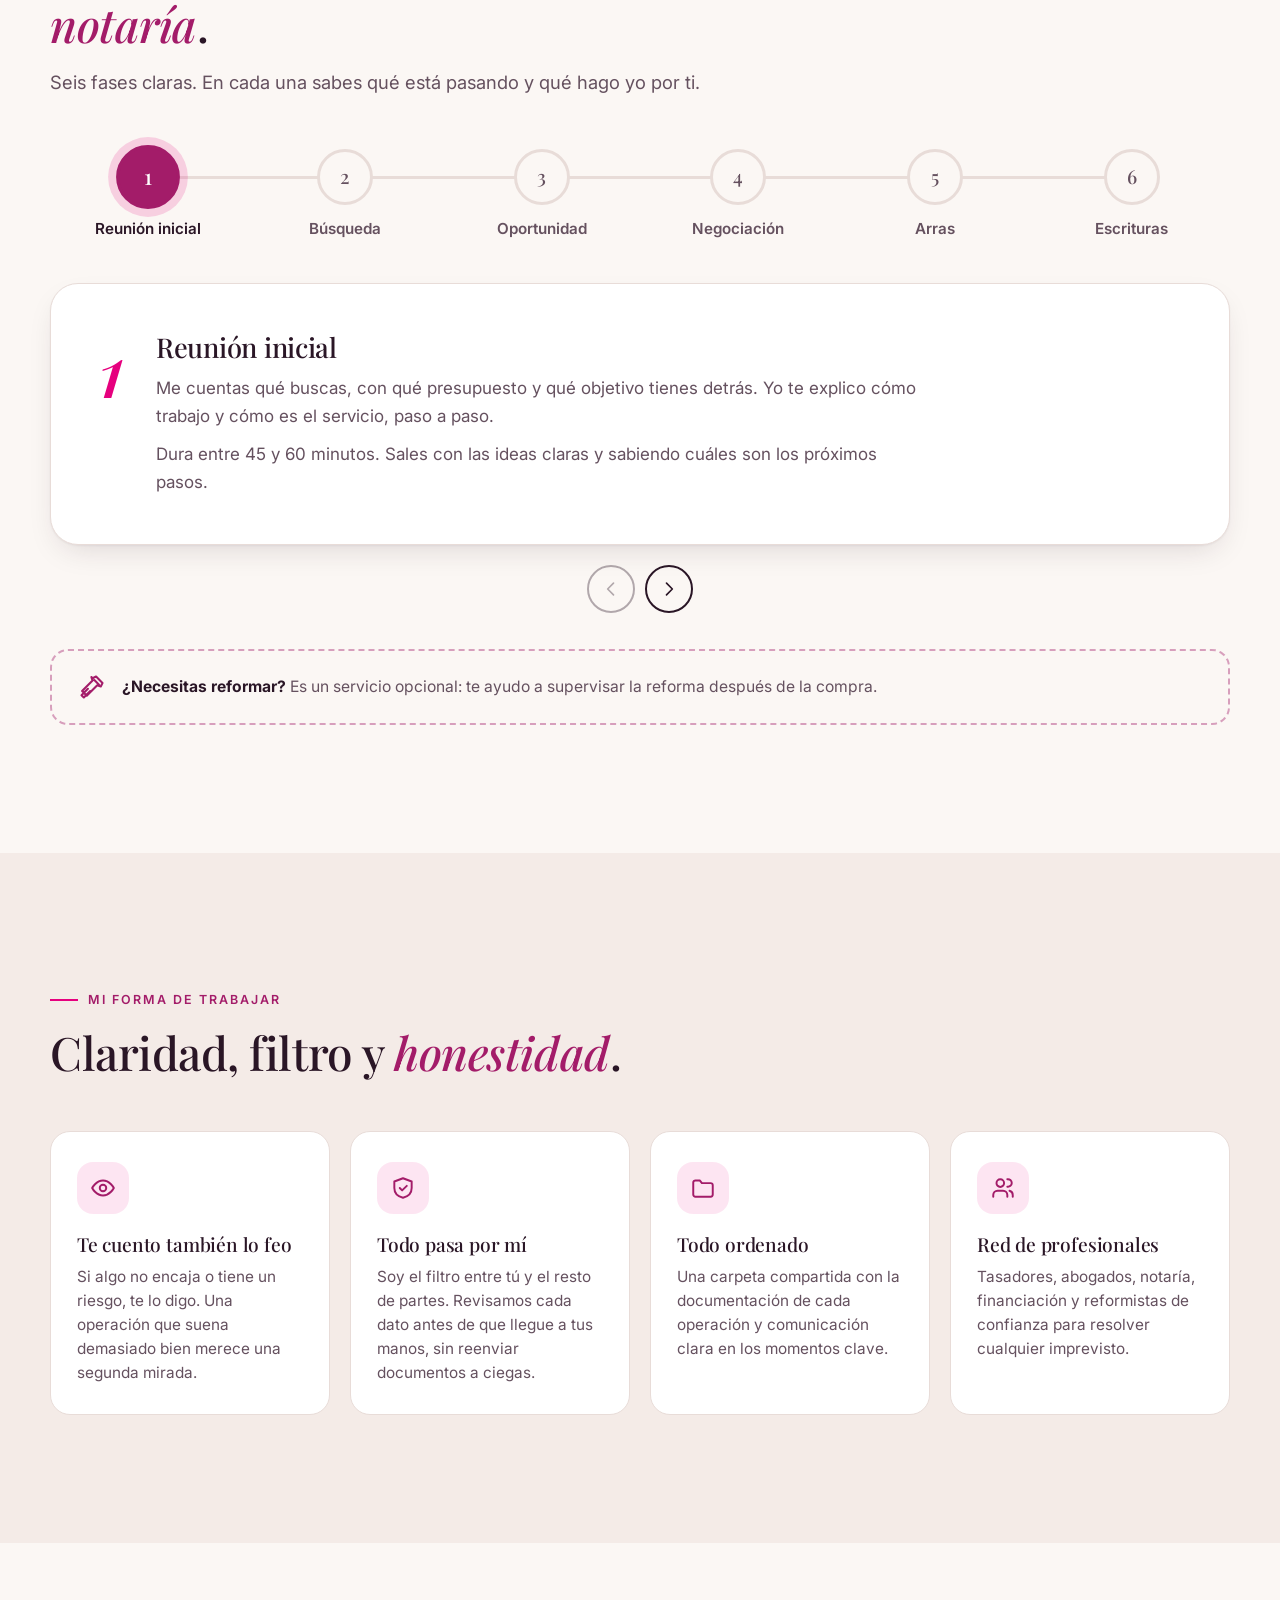
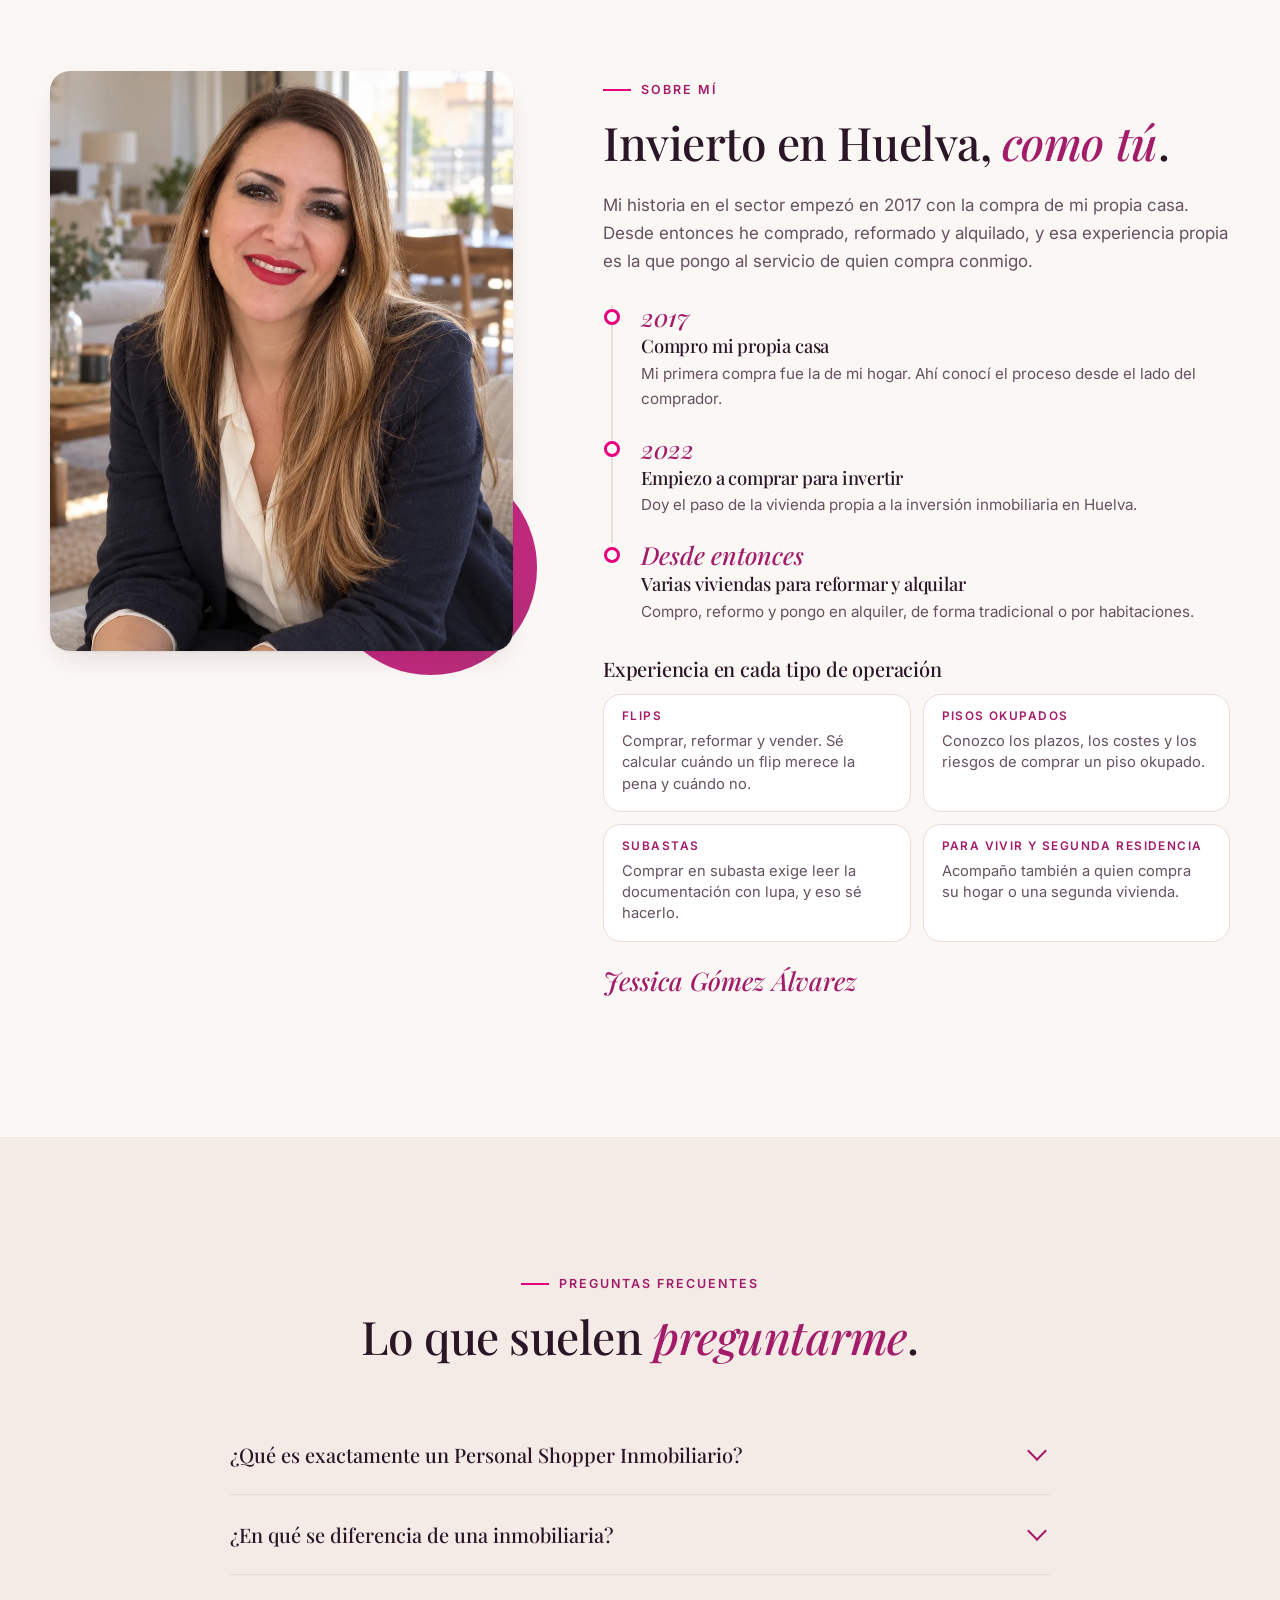
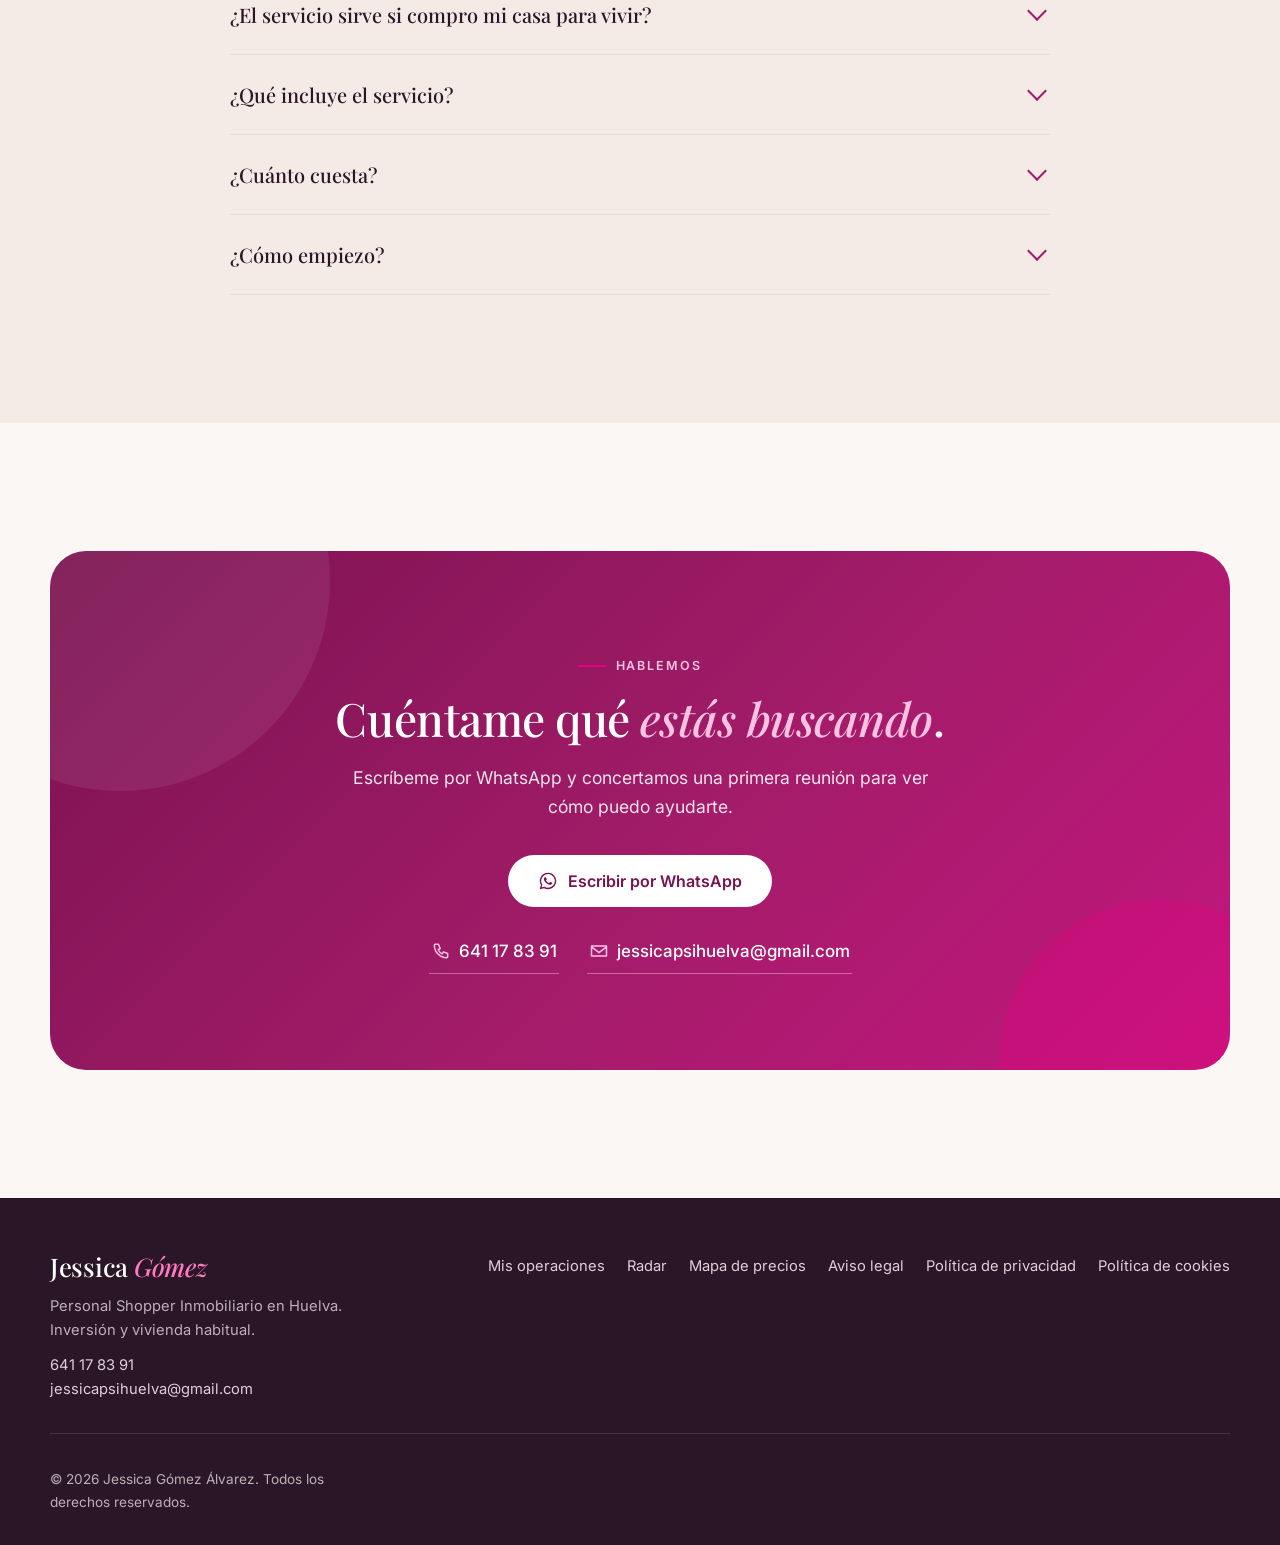
==== commit c6cce0a2: "fix: el logo vuelve arriba del todo, menú con un solo apartado activo y precios orientativos - id="t" ====
--- a/index.html
+++ b/index.html
@@ -13,8 +13,8 @@
 <link rel="preconnect" href="https://fonts.googleapis.com">
 <link rel="preconnect" href="https://fonts.gstatic.com" crossorigin>
 <link rel="stylesheet" href="https://fonts.googleapis.com/css2?family=Inter:wght@400;500;600&family=Playfair+Display:ital,wght@0,400;0,500;0,600;1,400;1,500&display=swap">
-<link rel="stylesheet" href="styles.css?v=20261022">
-<link rel="stylesheet" href="home.css?v=20261022">
+<link rel="stylesheet" href="styles.css?v=20261025">
+<link rel="stylesheet" href="home.css?v=20261025">
 <script>document.documentElement.className = "js";</script>
 </head>
 <body>
@@ -40,17 +40,18 @@
   <symbol id="i-right" viewBox="0 0 24 24"><path fill="none" stroke="currentColor" stroke-width="2" stroke-linecap="round" stroke-linejoin="round" d="m9 5 7 7-7 7"/></symbol>
 </svg>
 
-<header class="header" id="top">
+<span id="top"></span>
+<header class="header">
   <div class="wrap">
     <a class="brand" href="#top" aria-label="Jessica Gómez, inicio">Jessica <span>Gómez</span></a>
     <button class="burger" aria-label="Abrir menú" aria-expanded="false" aria-controls="nav"><span></span><span></span><span></span></button>
     <nav class="nav" id="nav" aria-label="Principal">
-      <a href="index.html#caminos" aria-current="page">Servicio</a>
-      <a href="index.html#proceso" aria-current="page">Proceso</a>
+      <a href="index.html#caminos">Servicio</a>
+      <a href="index.html#proceso">Proceso</a>
       <a href="operaciones.html">Mis operaciones</a>
       <a href="radar.html">Radar</a>
       <a href="mapa.html">Mapa de precios</a>
-      <a href="index.html#sobre-mi" aria-current="page">Sobre mí</a>
+      <a href="index.html#sobre-mi">Sobre mí</a>
       <a class="btn btn-primary" href="https://wa.me/34641178391?text=Hola%20Jessica%2C%20me%20gustar%C3%ADa%20reservar%20una%20reuni%C3%B3n%20inicial." target="_blank" rel="noopener">
         <svg aria-hidden="true"><use href="#i-wa"/></svg>WhatsApp
       </a>
@@ -481,6 +482,6 @@
   <svg aria-hidden="true"><use href="#i-wa"/></svg>
 </a>
 
-<script defer src="main.js?v=20261022"></script>
+<script defer src="main.js?v=20261025"></script>
 </body>
 </html>
